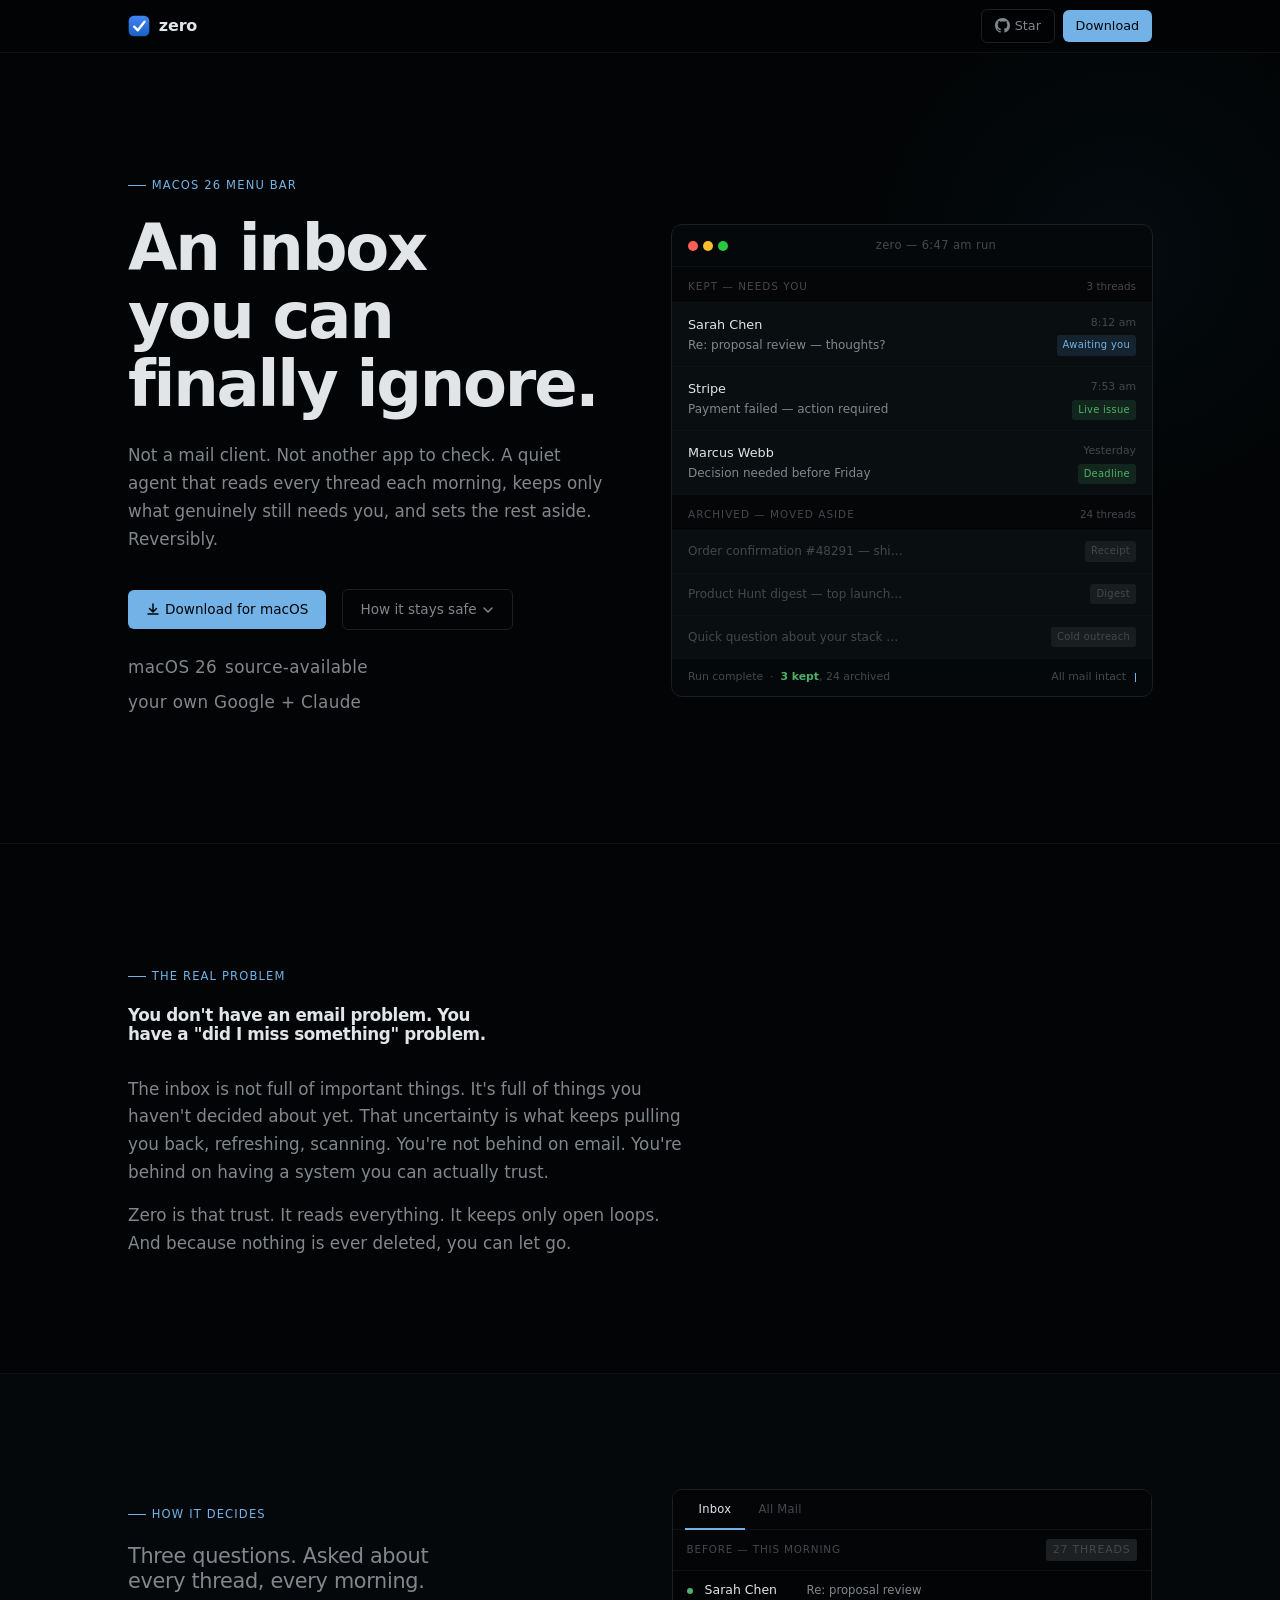
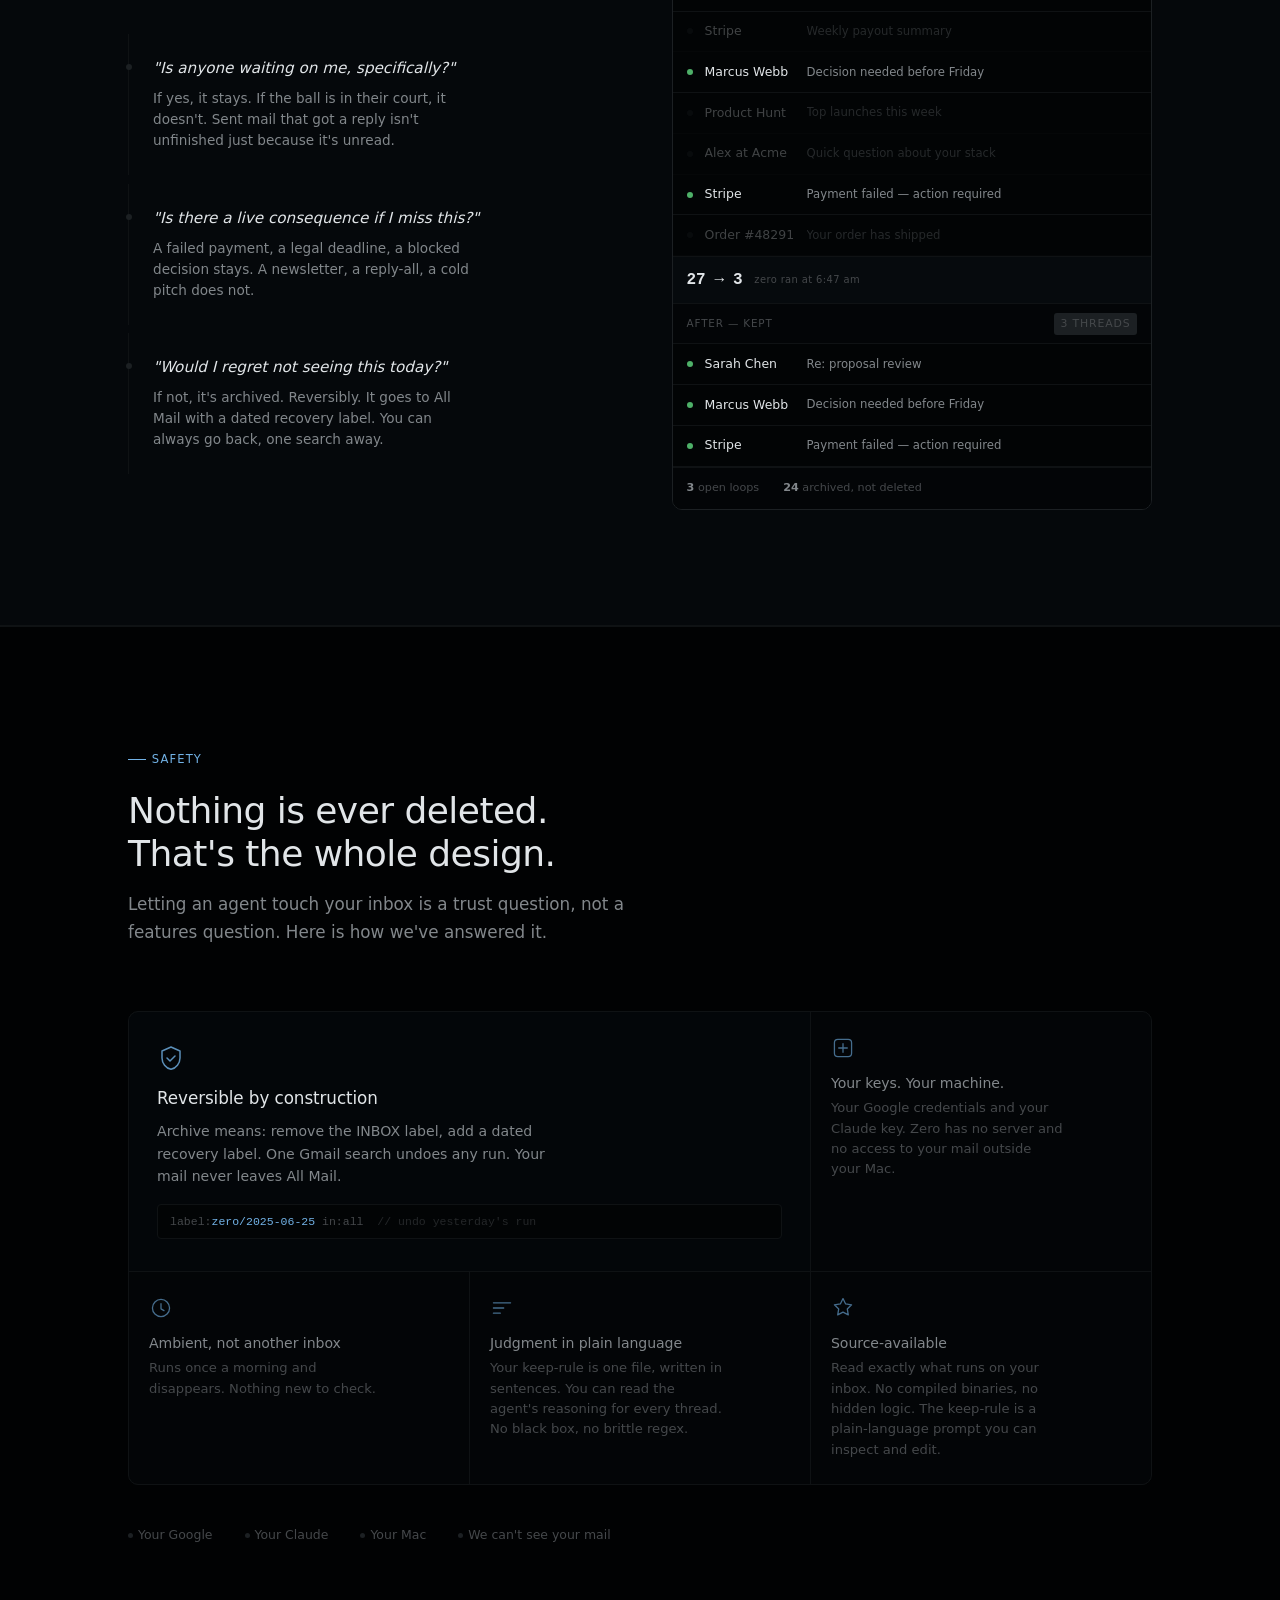
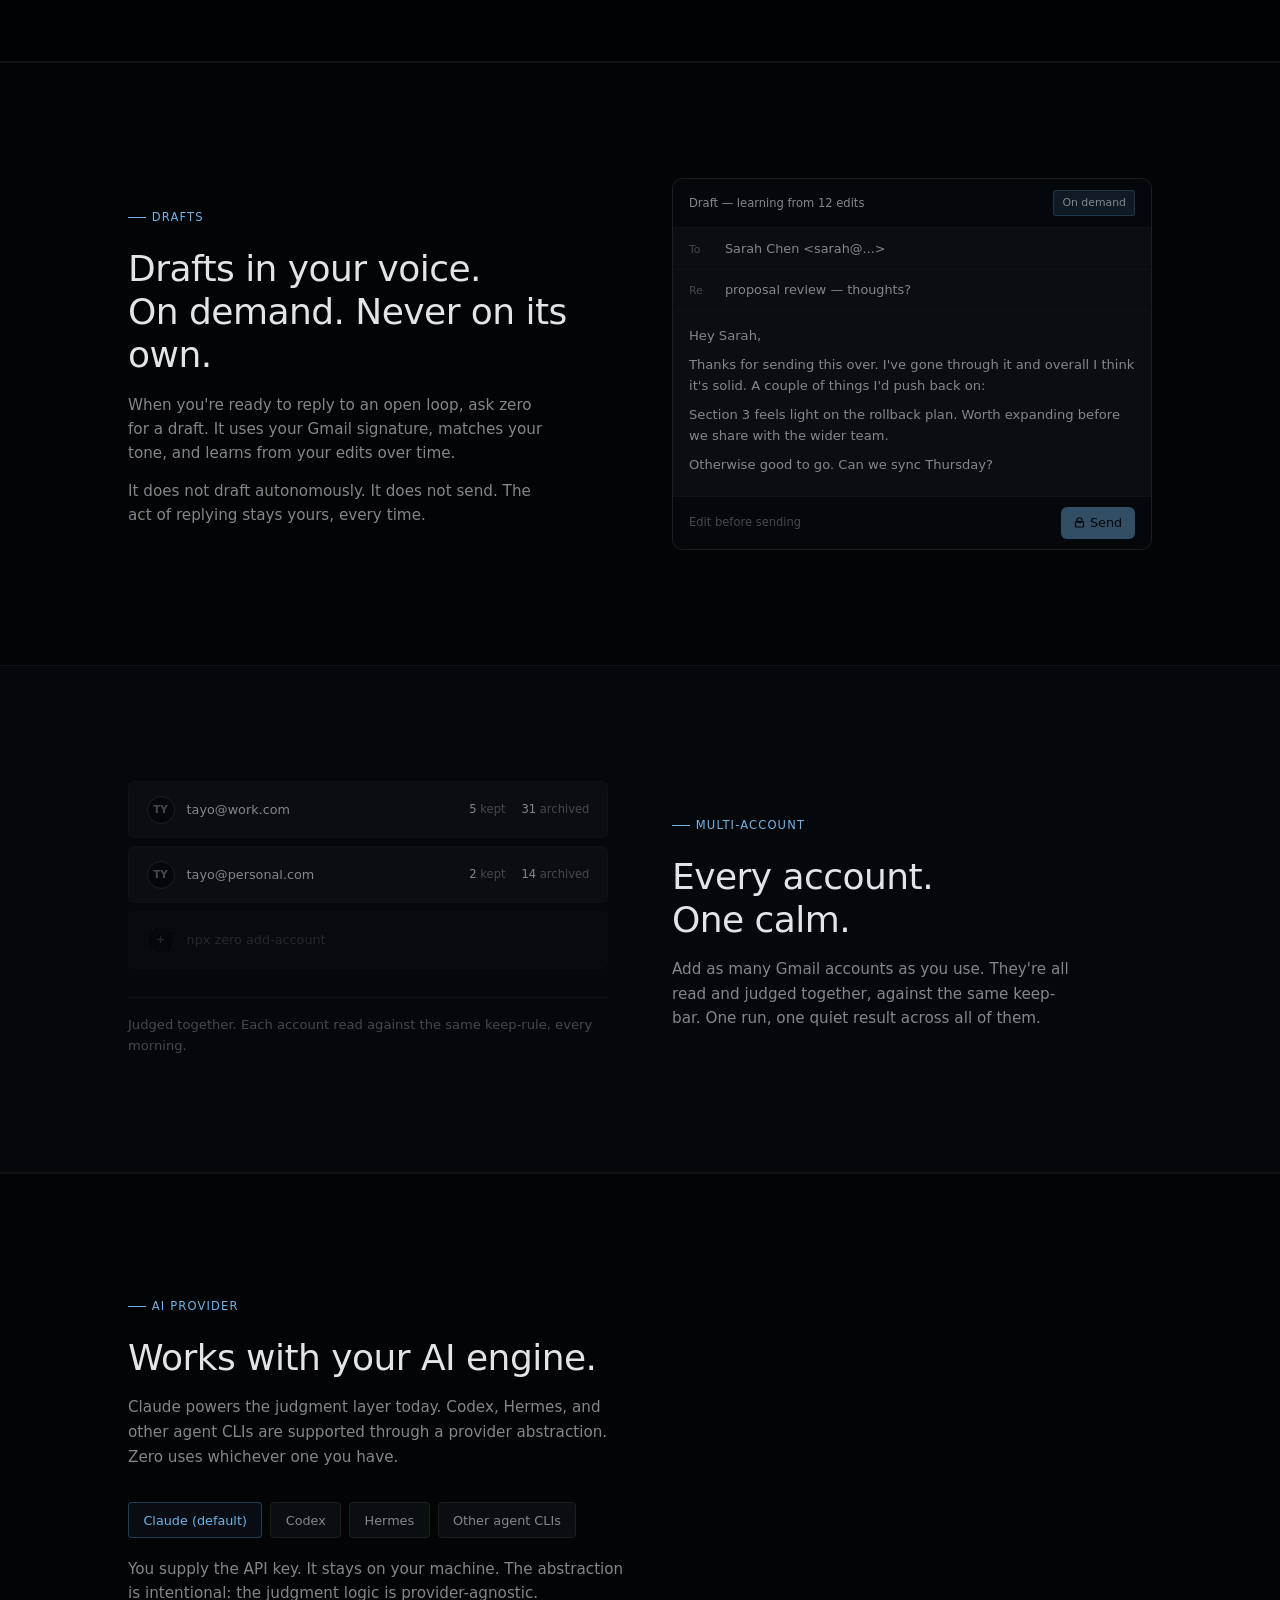
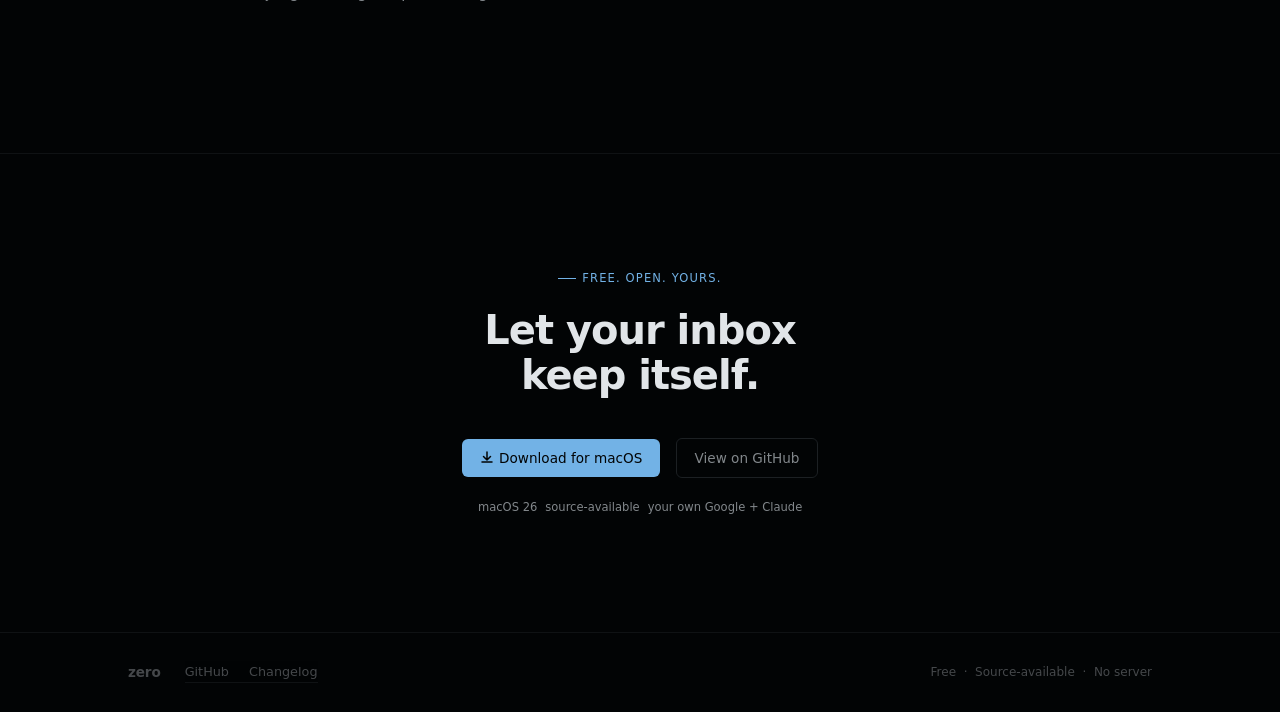
==== landing/index.html @ 578cdd52 "fix(landing): fold source-available into the trust grid" ====
<!DOCTYPE html>
<html lang="en">
<head>
<meta charset="UTF-8">
<meta name="viewport" content="width=device-width, initial-scale=1.0">
<title>zero - an inbox you can finally ignore</title>
<meta name="description" content="A quiet macOS menu-bar app that reads every Gmail thread, keeps only what still needs you, and archives the rest reversibly. Nothing is ever deleted. Runs locally on your own Google and Claude keys.">
<link rel="canonical" href="https://zero.headless.com/">
<meta name="theme-color" content="#0b0d0f">
<meta name="color-scheme" content="dark">
<meta property="og:type" content="website">
<meta property="og:site_name" content="zero">
<meta property="og:title" content="zero - an inbox you can finally ignore">
<meta property="og:description" content="Keep your inbox at only what still needs you, across every account. Reads every thread, archives the rest reversibly, never deletes. Private by design.">
<meta property="og:url" content="https://zero.headless.com/">
<meta property="og:image" content="https://zero.headless.com/og.png">
<meta property="og:image:width" content="1200">
<meta property="og:image:height" content="630">
<meta property="og:image:alt" content="zero - an inbox you can finally ignore">
<meta name="twitter:card" content="summary_large_image">
<meta name="twitter:title" content="zero - an inbox you can finally ignore">
<meta name="twitter:description" content="Keep your inbox at only what still needs you. A quiet macOS menu-bar app, private by design: runs on your own Google and Claude keys.">
<meta name="twitter:image" content="https://zero.headless.com/og.png">
<link rel="icon" href="data:image/svg+xml,%3Csvg xmlns='http://www.w3.org/2000/svg' viewBox='0 0 64 64'%3E%3Crect x='2' y='2' width='60' height='60' rx='15' fill='%234285F4'/%3E%3Cpath d='M18 34L28.5 44.5L48 19.5' fill='none' stroke='%23ffffff' stroke-width='7' stroke-linecap='round' stroke-linejoin='round'/%3E%3C/svg%3E">
<style>
/* ─── tokens ──────────────────────────────────────────────────────── */
:root {
  --bg:             oklch(10% 0.008 240);
  --bg-alt:         oklch(13% 0.010 242);
  --surface:        oklch(16% 0.010 240);
  --surface-hi:     oklch(19% 0.011 240);
  --border:         oklch(24% 0.009 240);
  --border-dim:     oklch(18% 0.007 240);
  --text:           oklch(92% 0.006 240);
  --text-sub:       oklch(62% 0.008 240);
  --text-muted:     oklch(40% 0.006 240);
  --accent:         oklch(74% 0.10 244);
  --accent-glow:    oklch(60% 0.09 244);
  --green:          oklch(68% 0.14 150);
  --amber:          oklch(74% 0.14 60);
  --red-dim:        oklch(55% 0.10 20);
  --radius:         6px;
  --radius-lg:      10px;
  --max:            1120px;
}

/* ─── reset ───────────────────────────────────────────────────────── */
*, *::before, *::after { box-sizing: border-box; margin: 0; padding: 0; }
html { font-size: 16px; scroll-behavior: smooth; }
body {
  background: var(--bg);
  color: var(--text);
  font-family: -apple-system, BlinkMacSystemFont, "Segoe UI", system-ui, sans-serif;
  font-size: 1rem;
  line-height: 1.65;
  -webkit-font-smoothing: antialiased;
  overflow-x: hidden;
}
img, svg { max-width: 100%; display: block; }
a { color: var(--accent); text-decoration: none; }
a:hover { text-decoration: underline; }
a:focus-visible { outline: 2px solid var(--accent); outline-offset: 3px; border-radius: 2px; }

/* ─── type scale ──────────────────────────────────────────────────── */
.display {
  font-family: -apple-system, BlinkMacSystemFont, "SF Pro Display", "Segoe UI", system-ui, sans-serif;
  font-weight: 600;
  font-size: clamp(2.4rem, 5.5vw, 4rem);
  line-height: 1.06;
  letter-spacing: -0.035em;
  text-wrap: balance;
  color: var(--text);
}
.display-sm {
  font-family: -apple-system, BlinkMacSystemFont, "SF Pro Display", "Segoe UI", system-ui, sans-serif;
  font-weight: 600;
  font-size: clamp(1.75rem, 3.5vw, 2.5rem);
  line-height: 1.12;
  letter-spacing: -0.025em;
  text-wrap: balance;
}
h2 {
  font-size: clamp(1.6rem, 3vw, 2.25rem);
  font-weight: 500;
  line-height: 1.2;
  text-wrap: balance;
  letter-spacing: -0.015em;
  color: var(--text);
}
h3 {
  font-size: 1.05rem;
  font-weight: 500;
  line-height: 1.3;
  letter-spacing: -0.005em;
}
.label {
  font-size: 0.72rem;
  font-weight: 500;
  letter-spacing: 0.10em;
  text-transform: uppercase;
  color: var(--text-muted);
}
.eyebrow {
  display: inline-flex;
  align-items: center;
  gap: 0.5em;
  font-size: 0.72rem;
  font-weight: 500;
  letter-spacing: 0.10em;
  text-transform: uppercase;
  color: var(--accent);
  margin-bottom: 1.25rem;
}
.eyebrow::before {
  content: '';
  display: inline-block;
  width: 18px;
  height: 1px;
  background: var(--accent);
}
code, .mono {
  font-family: ui-monospace, "SF Mono", Menlo, Consolas, monospace;
  font-size: 0.85em;
}

/* ─── layout primitives ───────────────────────────────────────────── */
.container {
  width: 100%;
  max-width: var(--max);
  margin: 0 auto;
  padding: 0 clamp(1.25rem, 4vw, 3rem);
}
section { padding: clamp(5rem, 9vw, 7.5rem) 0; }
.divider {
  width: 100%;
  height: 1px;
  background: var(--border-dim);
}

/* ─── animations ──────────────────────────────────────────────────── */
@keyframes fadeUp {
  from { opacity: 0; transform: translateY(18px); }
  to   { opacity: 1; transform: translateY(0); }
}
@keyframes blink {
  0%, 100% { opacity: 1; }
  50% { opacity: 0; }
}
.reveal { opacity: 1; }
.js-active .reveal {
  opacity: 0;
  transform: translate3d(0, 12px, 0);
  transition: opacity 0.8s cubic-bezier(0.22, 1, 0.36, 1),
              transform 0.8s cubic-bezier(0.22, 1, 0.36, 1);
  will-change: opacity, transform;
}
.js-active .reveal.visible {
  opacity: 1;
  transform: translate3d(0, 0, 0);
}
@media (prefers-reduced-motion: reduce) {
  .reveal, * { animation: none !important; transition: none !important; }
  .reveal { opacity: 1 !important; transform: none !important; }
}

/* ─── nav ─────────────────────────────────────────────────────────── */
nav {
  position: sticky;
  top: 0;
  z-index: 100;
  background: oklch(10% 0.008 240 / 0.85);
  backdrop-filter: blur(12px);
  -webkit-backdrop-filter: blur(12px);
  border-bottom: 1px solid var(--border-dim);
}
.nav-inner {
  display: flex;
  align-items: center;
  justify-content: space-between;
  gap: 1.5rem;
  height: 52px;
}
.wordmark {
  display: flex;
  align-items: center;
  gap: 0.55rem;
  font-size: 1rem;
  font-weight: 600;
  color: var(--text);
  letter-spacing: -0.01em;
  text-decoration: none;
}
.wordmark:hover { text-decoration: none; }
.wordmark-glyph {
  width: 22px;
  height: 22px;
  display: flex;
  align-items: center;
  justify-content: center;
}
.nav-links {
  display: flex;
  align-items: center;
  gap: 0.5rem;
}
.btn {
  display: inline-flex;
  align-items: center;
  gap: 0.4em;
  padding: 0.5rem 1.1rem;
  border-radius: var(--radius);
  font-size: 0.85rem;
  font-weight: 500;
  cursor: pointer;
  transition: background 0.15s, color 0.15s, border-color 0.15s;
  white-space: nowrap;
  text-decoration: none;
}
.btn:hover { text-decoration: none; }
.btn-primary {
  background: var(--accent);
  color: oklch(10% 0.008 240);
  border: none;
}
.btn-primary:hover { background: oklch(72% 0.09 244); }
.btn-ghost {
  background: transparent;
  color: var(--text-sub);
  border: 1px solid var(--border);
}
.btn-ghost:hover { border-color: var(--border); color: var(--text); background: var(--surface); }
.btn-sm { padding: 0.35rem 0.8rem; font-size: 0.8rem; }
.gh-star { gap: 0.4em; }
.gh-star svg { flex-shrink: 0; }
.gh-star .gh-count {
  font-variant-numeric: tabular-nums;
  font-weight: 600;
  color: var(--text);
  padding-left: 0.5em;
  border-left: 1px solid var(--border);
}

/* ─── hero ────────────────────────────────────────────────────────── */
#hero {
  padding: clamp(5rem, 9vw, 7.5rem) 0 clamp(4rem, 7vw, 6rem);
  position: relative;
  overflow: hidden;
}
#hero::before {
  content: '';
  position: absolute;
  top: -80px;
  right: -120px;
  width: 560px;
  height: 560px;
  background: radial-gradient(ellipse at center, oklch(35% 0.07 244 / 0.12) 0%, transparent 65%);
  pointer-events: none;
}
.hero-grid {
  display: grid;
  grid-template-columns: 1fr 1fr;
  gap: clamp(3rem, 5vw, 5rem);
  align-items: center;
}
@media (max-width: 780px) {
  .hero-grid { grid-template-columns: 1fr; }
  .hero-copy p, .hero-req { max-width: 100%; }
}
.hero-copy { max-width: 540px; }
.hero-copy .display { margin-bottom: 1.5rem; }
.hero-copy p {
  font-size: 1.05rem;
  color: var(--text-sub);
  max-width: 46ch;
  margin-bottom: 2.25rem;
}
.hero-cta-row {
  display: flex;
  align-items: center;
  gap: 1rem;
  flex-wrap: wrap;
  margin-bottom: 1.5rem;
}
.hero-req {
  display: flex;
  flex-wrap: wrap;
  gap: .5rem;
  font-size: 0.72rem;
  color: var(--text-muted);
  letter-spacing: 0.02em;
}
.hero-req span { color: var(--text-sub); }

/* ─── app panel mock ──────────────────────────────────────────────── */
.panel-wrap {
  position: relative;
}
.panel-wrap::after {
  content: '';
  position: absolute;
  inset: -1px;
  border-radius: calc(var(--radius-lg) + 1px);
  border: 1px solid var(--border);
  pointer-events: none;
}
.app-panel {
  background: var(--surface);
  border-radius: var(--radius-lg);
  overflow: hidden;
  font-size: 0.82rem;
}
.panel-titlebar {
  display: flex;
  align-items: center;
  gap: 0.5rem;
  padding: 0.7rem 1rem;
  border-bottom: 1px solid var(--border-dim);
  background: var(--bg-alt);
}
.traffic-lights {
  display: flex;
  gap: 5px;
}
.tl {
  width: 10px;
  height: 10px;
  border-radius: 50%;
  background: var(--border);
}
.tl-r { background: #FF5F57; }
.tl-y { background: #FFBD2E; }
.tl-g { background: #28C840; }
.panel-title {
  font-size: 0.72rem;
  color: var(--text-muted);
  margin: 0 auto;
  letter-spacing: 0.03em;
}
.panel-body { padding: 0; }
.panel-section-header {
  padding: 0.65rem 1rem 0.45rem;
  display: flex;
  justify-content: space-between;
  align-items: center;
  border-bottom: 1px solid var(--border-dim);
  background: oklch(12% 0.009 240);
}
.panel-section-header .label { color: var(--text-muted); font-size: 0.65rem; }
.panel-count {
  font-size: 0.65rem;
  color: var(--text-muted);
  font-variant-numeric: tabular-nums;
}
.thread-row {
  display: grid;
  grid-template-columns: 1fr auto;
  align-items: start;
  gap: 0.5rem;
  padding: 0.65rem 1rem;
  border-bottom: 1px solid var(--border-dim);
  transition: background 0.1s;
}
.thread-row:last-child { border-bottom: none; }
.thread-row:hover { background: var(--surface-hi); }
.thread-from {
  font-weight: 500;
  color: var(--text);
  font-size: 0.8rem;
  white-space: nowrap;
  overflow: hidden;
  text-overflow: ellipsis;
  max-width: 160px;
}
.thread-subject {
  font-size: 0.75rem;
  color: var(--text-sub);
  white-space: nowrap;
  overflow: hidden;
  text-overflow: ellipsis;
  max-width: 220px;
  margin-top: 1px;
}
.thread-meta {
  display: flex;
  flex-direction: column;
  align-items: flex-end;
  gap: 4px;
}
.thread-time {
  font-size: 0.68rem;
  color: var(--text-muted);
  font-variant-numeric: tabular-nums;
  white-space: nowrap;
}
.tag {
  display: inline-flex;
  align-items: center;
  padding: 2px 6px;
  border-radius: 3px;
  font-size: 0.62rem;
  font-weight: 500;
  letter-spacing: 0.03em;
  white-space: nowrap;
}
.tag-keep  { background: oklch(68% 0.14 150 / 0.15); color: var(--green); }
.tag-arch  { background: oklch(40% 0.006 240 / 0.25); color: var(--text-muted); }
.tag-reply { background: oklch(60% 0.09 244 / 0.18); color: var(--accent); }
.panel-footer {
  padding: 0.6rem 1rem;
  background: var(--bg-alt);
  border-top: 1px solid var(--border-dim);
  display: flex;
  align-items: center;
  justify-content: space-between;
}
.panel-footer-text {
  font-size: 0.68rem;
  color: var(--text-muted);
}
.panel-footer-text strong { color: var(--green); }
.cursor {
  display: inline-block;
  width: 1px;
  height: 0.85em;
  background: var(--accent);
  margin-left: 2px;
  animation: blink 1.1s step-end infinite;
  vertical-align: middle;
}

/* ─── problem section ─────────────────────────────────────────────── */
#problem {
  border-top: 1px solid var(--border-dim);
}
.problem-inner {
  max-width: 640px;
}
.problem-inner .display-sm {
  margin-bottom: 2rem;
  color: var(--text);
}
.problem-inner p {
  color: var(--text-sub);
  font-size: 1.05rem;
  max-width: 52ch;
}
.problem-inner p + p { margin-top: 1rem; }

/* ─── how it works ────────────────────────────────────────────────── */
#howitworks {
  background: var(--bg-alt);
  border-top: 1px solid var(--border-dim);
  border-bottom: 1px solid var(--border-dim);
}
.howitworks-grid {
  display: grid;
  grid-template-columns: 1fr 1fr;
  gap: clamp(3rem, 5vw, 5rem);
  align-items: start;
}
@media (max-width: 780px) {
  .howitworks-grid { grid-template-columns: 1fr; }
}
.questions-col { padding-top: 0.5rem; }
.questions-col h2 {
  font-size: clamp(1.1rem, 1.8vw, 1.3rem);
  margin-bottom: 2.5rem;
  color: var(--text-sub);
  font-weight: 400;
}
.question-item {
  position: relative;
  padding: 1.5rem 0 1.5rem 1.5rem;
  border-left: 1px solid var(--border-dim);
  margin-bottom: 0.5rem;
}
.question-item::before {
  content: '';
  position: absolute;
  left: -3.5px;
  top: 1.85rem;
  width: 6px;
  height: 6px;
  border-radius: 50%;
  background: var(--border);
  transition: background 0.2s;
}
.question-item:hover::before { background: var(--accent); }
.question-q {
  font-size: 0.95rem;
  font-weight: 500;
  color: var(--text);
  margin-bottom: 0.6rem;
  font-family: -apple-system, BlinkMacSystemFont, "SF Pro Display", "Segoe UI", system-ui, sans-serif;
  font-style: italic;
  line-height: 1.35;
}
.question-a {
  font-size: 0.85rem;
  color: var(--text-sub);
  max-width: 38ch;
  line-height: 1.55;
}
.inbox-col { position: sticky; top: 80px; }
.inbox-visual {
  background: var(--bg);
  border-radius: var(--radius-lg);
  border: 1px solid var(--border);
  overflow: hidden;
}
.inbox-tab-row {
  display: flex;
  border-bottom: 1px solid var(--border-dim);
  background: oklch(11% 0.009 240);
  padding: 0 0.75rem;
}
.inbox-tab {
  padding: 0.6rem 0.85rem;
  font-size: 0.72rem;
  font-weight: 500;
  color: var(--text-muted);
  border-bottom: 2px solid transparent;
  margin-bottom: -1px;
  letter-spacing: 0.02em;
}
.inbox-tab.active {
  color: var(--text);
  border-bottom-color: var(--accent);
}
.inbox-before, .inbox-after {
  padding: 0;
}
.inbox-state-label {
  padding: 0.55rem 0.85rem;
  font-size: 0.65rem;
  letter-spacing: 0.08em;
  text-transform: uppercase;
  color: var(--text-muted);
  border-bottom: 1px solid var(--border-dim);
  background: oklch(11% 0.009 240);
  display: flex;
  justify-content: space-between;
  align-items: center;
}
.inbox-row {
  display: flex;
  align-items: center;
  gap: 0.75rem;
  padding: 0.6rem 0.85rem;
  border-bottom: 1px solid var(--border-dim);
  font-size: 0.78rem;
}
.inbox-row:last-child { border-bottom: none; }
.inbox-row.dim { opacity: 0.28; }
.inbox-dot {
  width: 6px;
  height: 6px;
  border-radius: 50%;
  flex-shrink: 0;
}
.inbox-dot-keep  { background: var(--green); }
.inbox-dot-arch  { background: var(--border); }
.inbox-from {
  font-weight: 500;
  color: var(--text);
  min-width: 90px;
  white-space: nowrap;
  overflow: hidden;
  text-overflow: ellipsis;
}
.inbox-subj {
  color: var(--text-sub);
  font-size: 0.73rem;
  white-space: nowrap;
  overflow: hidden;
  text-overflow: ellipsis;
  flex: 1;
}
.inbox-row.arch-row { text-decoration: none; }
.inbox-row.arch-row .inbox-from,
.inbox-row.arch-row .inbox-subj { color: var(--text-muted); }
.inbox-stat-row {
  padding: 0.7rem 0.85rem;
  display: flex;
  gap: 1.5rem;
  border-top: 1px solid var(--border-dim);
  background: oklch(11% 0.009 240);
}
.inbox-stat { font-size: 0.7rem; color: var(--text-muted); }
.inbox-stat strong { color: var(--text-sub); font-variant-numeric: tabular-nums; }
.delta-label {
  font-size: 0.68rem;
  color: var(--text-muted);
  background: oklch(24% 0.009 240);
  padding: 2px 7px;
  border-radius: 3px;
  font-variant-numeric: tabular-nums;
}

/* ─── before/after transform band ───────────────────────────────── */
.transform-band {
  display: flex;
  align-items: center;
  gap: 0.75rem;
  padding: 0.6rem 0.85rem;
  background: oklch(14% 0.010 242);
  border-top: 1px solid var(--border-dim);
  border-bottom: 1px solid var(--border-dim);
}
.transform-delta {
  font-size: 1rem;
  font-weight: 600;
  font-variant-numeric: tabular-nums;
  color: var(--text);
  letter-spacing: -0.02em;
  font-family: ui-monospace, "SF Mono", Menlo, Consolas, monospace;
}
.transform-label {
  font-size: 0.62rem;
  color: var(--text-muted);
  letter-spacing: 0.04em;
}

/* ─── trust section ───────────────────────────────────────────────── */
#trust {
  background: oklch(8% 0.007 240);
  border-top: 1px solid var(--border-dim);
  border-bottom: 1px solid var(--border-dim);
}
.trust-lead {
  max-width: 640px;
  margin-bottom: clamp(3rem, 5vw, 4.5rem);
}
.trust-lead h2 { margin-bottom: 1rem; }
.trust-lead p { color: var(--text-sub); font-size: 1.05rem; max-width: 52ch; }
.trust-grid {
  display: grid;
  grid-template-columns: 1fr 1fr 1fr;
  grid-template-rows: auto auto;
  gap: 1px;
  background: var(--border-dim);
  border: 1px solid var(--border-dim);
  border-radius: var(--radius-lg);
  overflow: hidden;
}
@media (max-width: 780px) {
  .trust-grid { grid-template-columns: 1fr; }
  .trust-item, .trust-item-hero { grid-column: 1 / -1 !important; }
}
.trust-item {
  background: oklch(11% 0.009 240);
  padding: 1.5rem 1.25rem;
}
.trust-item-hero {
  background: oklch(12% 0.011 242);
  padding: 2rem 1.75rem;
  grid-column: span 2;
}
.trust-item .trust-icon {
  width: 24px;
  height: 24px;
  margin-bottom: 0.85rem;
  color: var(--accent);
  opacity: 0.6;
}
.trust-item-hero .trust-icon {
  width: 28px;
  height: 28px;
  margin-bottom: 1rem;
  color: var(--accent);
  opacity: 0.8;
}
.trust-item h3 { margin-bottom: 0.4rem; font-size: 0.88rem; color: var(--text-sub); }
.trust-item-hero h3 { margin-bottom: 0.65rem; font-size: 1.05rem; color: var(--text); font-weight: 500; }
.trust-item p { font-size: 0.82rem; color: var(--text-muted); line-height: 1.55; max-width: 28ch; }
.trust-item-hero p { font-size: 0.88rem; color: var(--text-sub); line-height: 1.6; max-width: 44ch; }
.trust-recovery-snippet {
  margin-top: 1rem;
  padding: 0.5rem 0.75rem;
  background: var(--bg);
  border: 1px solid var(--border-dim);
  border-radius: 4px;
  font-family: ui-monospace, "SF Mono", Menlo, Consolas, monospace;
  font-size: 0.72rem;
  color: var(--text-muted);
  line-height: 1.5;
}
.trust-recovery-snippet strong { color: var(--accent); font-weight: 400; }

/* ─── credential row ──────────────────────────────────────────────── */
.cred-row {
  margin-top: 2.5rem;
  display: flex;
  align-items: center;
  gap: 2rem;
  flex-wrap: wrap;
}
.cred-pill {
  font-size: 0.78rem;
  color: var(--text-muted);
  display: flex;
  align-items: center;
  gap: 0.4em;
}
.cred-pill .dot { width: 5px; height: 5px; border-radius: 50%; background: var(--border); flex-shrink: 0; }

/* ─── reply section ───────────────────────────────────────────────── */
#reply {
  border-top: 1px solid var(--border-dim);
}
.reply-grid {
  display: grid;
  grid-template-columns: 1fr 1fr;
  gap: clamp(3rem, 5vw, 5rem);
  align-items: center;
}
@media (max-width: 780px) {
  .reply-grid { grid-template-columns: 1fr; }
  .reply-visual { order: -1; }
}
.reply-copy h2 { margin-bottom: 1rem; }
.reply-copy p { color: var(--text-sub); font-size: 0.95rem; max-width: 44ch; line-height: 1.6; }
.reply-copy p + p { margin-top: 0.85rem; }
.draft-panel {
  background: var(--surface);
  border: 1px solid var(--border);
  border-radius: var(--radius-lg);
  overflow: hidden;
  font-size: 0.82rem;
}
.draft-header {
  padding: 0.7rem 1rem;
  border-bottom: 1px solid var(--border-dim);
  background: var(--bg-alt);
  font-size: 0.72rem;
  color: var(--text-muted);
  display: flex;
  justify-content: space-between;
  align-items: center;
}
.draft-header span { color: var(--text-sub); }
.draft-field {
  padding: 0.6rem 1rem;
  border-bottom: 1px solid var(--border-dim);
  display: flex;
  gap: 0.5rem;
  align-items: baseline;
}
.draft-field-label { font-size: 0.68rem; color: var(--text-muted); width: 28px; flex-shrink: 0; }
.draft-field-value { font-size: 0.8rem; color: var(--text-sub); }
.draft-body {
  padding: 0.85rem 1rem;
  font-size: 0.82rem;
  color: var(--text-sub);
  line-height: 1.6;
  min-height: 100px;
}
.draft-body p { margin-bottom: 0.5rem; }
.draft-footer {
  padding: 0.6rem 1rem;
  border-top: 1px solid var(--border-dim);
  background: var(--bg-alt);
  display: flex;
  align-items: center;
  justify-content: space-between;
}
.draft-demand-chip {
  font-size: 0.68rem;
  background: oklch(60% 0.09 244 / 0.15);
  color: var(--accent);
  padding: 3px 8px;
  border-radius: 3px;
  border: 1px solid oklch(60% 0.09 244 / 0.25);
}
.draft-send-held {
  cursor: default;
  opacity: 0.75;
  background: oklch(74% 0.10 244 / 0.55);
  position: relative;
}

/* ─── multi-account section ───────────────────────────────────────── */
#multiaccount {
  border-top: 1px solid var(--border-dim);
  background: var(--bg-alt);
  border-bottom: 1px solid var(--border-dim);
}
.multi-grid {
  display: grid;
  grid-template-columns: 1fr 1fr;
  gap: clamp(3rem, 5vw, 5rem);
  align-items: center;
}
@media (max-width: 780px) {
  .multi-grid { grid-template-columns: 1fr; }
}
.multi-copy h2 { margin-bottom: 1rem; }
.multi-copy p { color: var(--text-sub); font-size: 0.95rem; max-width: 42ch; line-height: 1.6; }
.account-list {
  display: flex;
  flex-direction: column;
  gap: 0.5rem;
}
.account-card {
  background: var(--surface);
  border: 1px solid var(--border-dim);
  border-radius: var(--radius);
  padding: 0.85rem 1.1rem;
  display: flex;
  align-items: center;
  justify-content: space-between;
  gap: 1rem;
}
.account-info { display: flex; align-items: center; gap: 0.75rem; }
.account-avatar {
  width: 28px;
  height: 28px;
  border-radius: 50%;
  background: var(--bg-alt);
  border: 1px solid var(--border);
  display: flex;
  align-items: center;
  justify-content: center;
  font-size: 0.65rem;
  font-weight: 600;
  color: var(--text-muted);
  flex-shrink: 0;
}
.account-email { font-size: 0.8rem; color: var(--text-sub); }
.account-stats { display: flex; gap: 1rem; }
.acct-stat { font-size: 0.72rem; color: var(--text-muted); font-variant-numeric: tabular-nums; }
.acct-stat .num { color: var(--text-sub); }
.multi-note {
  margin-top: 1.25rem;
  font-size: 0.82rem;
  color: var(--text-muted);
  padding-top: 1rem;
  border-top: 1px solid var(--border-dim);
}

/* ─── AI engine section ───────────────────────────────────────────── */
#aiengine {
  border-top: 1px solid var(--border-dim);
}
.aiengine-inner {
  max-width: 680px;
}
.aiengine-inner h2 { margin-bottom: 1rem; }
.aiengine-inner > p { color: var(--text-sub); font-size: 0.95rem; max-width: 52ch; margin-bottom: 2rem; }
.engine-chips {
  display: flex;
  flex-wrap: wrap;
  gap: 0.5rem;
}
.engine-chip {
  padding: 0.4rem 0.9rem;
  border-radius: 4px;
  font-size: 0.8rem;
  font-weight: 500;
  border: 1px solid var(--border);
  color: var(--text-sub);
  background: var(--surface);
}
.engine-chip.active {
  border-color: oklch(60% 0.09 244 / 0.4);
  color: var(--accent);
  background: oklch(60% 0.09 244 / 0.08);
}
.engine-note {
  margin-top: 1.25rem;
  font-size: 0.82rem;
  color: var(--text-muted);
  max-width: 48ch;
  line-height: 1.55;
}

/* ─── final CTA ───────────────────────────────────────────────────── */
#cta {
  border-top: 1px solid var(--border-dim);
  text-align: center;
}
.cta-inner {
  max-width: 560px;
  margin: 0 auto;
  display: flex;
  flex-direction: column;
  align-items: center;
  gap: 0;
}
.cta-inner .display-sm { margin-bottom: 2.5rem; }
.cta-actions {
  display: flex;
  align-items: center;
  gap: 1rem;
  flex-wrap: wrap;
  justify-content: center;
  margin-bottom: 1.25rem;
}
.cta-req {
  display: flex;
  flex-wrap: wrap;
  gap: .5rem;
  font-size: 0.72rem;
  color: var(--text-muted);
  justify-content: center;
}
.cta-req span { color: var(--text-sub); }

/* ─── footer ──────────────────────────────────────────────────────── */
footer {
  border-top: 1px solid var(--border-dim);
  padding: 1.75rem 0;
}
.footer-inner {
  display: flex;
  align-items: center;
  justify-content: space-between;
  flex-wrap: wrap;
  gap: 1rem;
}
.footer-left {
  display: flex;
  align-items: center;
  gap: 1.5rem;
}
.footer-wordmark {
  font-size: 0.85rem;
  font-weight: 600;
  color: var(--text-muted);
  letter-spacing: -0.01em;
}
.footer-links {
  display: flex;
  gap: 1.25rem;
}
.footer-links a {
  font-size: 0.8rem;
  color: var(--text-muted);
}
.footer-links a:hover { color: var(--text-sub); }
.footer-right {
  font-size: 0.75rem;
  color: var(--text-muted);
}

/* ─── no-JS fallback ─────────────────────────────────────────────── */
@media (scripting: none) {
  .reveal { opacity: 1 !important; animation: none !important; }
}
</style>
<script>document.documentElement.classList.add('js-active');</script>
</head>
<body>

<!-- ═══ NAV ═══════════════════════════════════════════════════════════ -->
<nav>
  <div class="container">
    <div class="nav-inner">
      <a href="#" class="wordmark">
        <span class="wordmark-glyph" aria-hidden="true">
          <svg width="22" height="22" viewBox="0 0 64 64" aria-hidden="true">
            <defs><linearGradient id="zmark" x1="0" y1="0" x2="0" y2="1">
              <stop offset="0" stop-color="#4285F4"/><stop offset="1" stop-color="#1761C2"/>
            </linearGradient></defs>
            <rect x="2" y="2" width="60" height="60" rx="15" fill="url(#zmark)"/>
            <path d="M18 34L28.5 44.5L48 19.5" fill="none" stroke="#ffffff" stroke-width="7" stroke-linecap="round" stroke-linejoin="round"/>
          </svg>
        </span>
        zero
      </a>
      <div class="nav-links">
        <a href="https://github.com/drewling/zero" target="_blank" rel="noopener" class="btn btn-ghost btn-sm gh-star" aria-label="Star zero on GitHub">
          <svg width="15" height="15" viewBox="0 0 16 16" fill="currentColor" aria-hidden="true"><path d="M8 0C3.58 0 0 3.58 0 8c0 3.54 2.29 6.53 5.47 7.59.4.07.55-.17.55-.38 0-.19-.01-.82-.01-1.49-2.01.37-2.53-.49-2.69-.94-.09-.23-.48-.94-.82-1.13-.28-.15-.68-.52-.01-.53.63-.01 1.08.58 1.23.82.72 1.21 1.87.87 2.33.66.07-.52.28-.87.51-1.07-1.78-.2-3.64-.89-3.64-3.95 0-.87.31-1.59.82-2.15-.08-.2-.36-1.02.08-2.12 0 0 .67-.21 2.2.82.64-.18 1.32-.27 2-.27.68 0 1.36.09 2 .27 1.53-1.04 2.2-.82 2.2-.82.44 1.1.16 1.92.08 2.12.51.56.82 1.27.82 2.15 0 3.07-1.87 3.75-3.65 3.95.29.25.54.73.54 1.48 0 1.07-.01 1.93-.01 2.2 0 .21.15.46.55.38A8.01 8.01 0 0016 8c0-4.42-3.58-8-8-8z"/></svg>
          <span>Star</span>
          <span class="gh-count" id="ghStars" hidden></span>
        </a>
        <a href="#cta" class="btn btn-primary btn-sm">Download</a>
      </div>
    </div>
  </div>
</nav>

<!-- ═══ HERO ════════════════════════════════════════════════════════════ -->
<section id="hero">
  <div class="container">
    <div class="hero-grid">
      <div class="hero-copy reveal" style="transition-delay:0.05s">
        <div class="eyebrow">macOS 26 menu bar</div>
        <h1 class="display">An inbox you can finally ignore.</h1>
        <p>Not a mail client. Not another app to check. A quiet agent that reads every thread each morning, keeps only what genuinely still needs you, and sets the rest aside. Reversibly.</p>
        <div class="hero-cta-row">
          <a href="https://github.com/drewling/zero/releases/latest" class="btn btn-primary">
            <svg width="14" height="14" viewBox="0 0 14 14" fill="none" aria-hidden="true"><path d="M7 1v8M3.5 5.5 7 9l3.5-3.5M2 11h10" stroke="currentColor" stroke-width="1.5" stroke-linecap="round" stroke-linejoin="round"/></svg>
            Download for macOS
          </a>
          <a href="#trust" class="btn btn-ghost">How it stays safe <svg width="12" height="12" viewBox="0 0 12 12" fill="none" aria-hidden="true" style="flex-shrink:0"><path d="M2 4l4 4 4-4" stroke="currentColor" stroke-width="1.5" stroke-linecap="round" stroke-linejoin="round"/></svg></a>
        </div>
        <p class="hero-req"><span>macOS 26</span><span>source-available</span><span>your own Google + Claude</span></p>
      </div>

      <div class="panel-wrap reveal" style="transition-delay:0.18s">
        <div class="app-panel">
          <div class="panel-titlebar">
            <div class="traffic-lights" aria-hidden="true">
              <div class="tl tl-r"></div>
              <div class="tl tl-y"></div>
              <div class="tl tl-g"></div>
            </div>
            <div class="panel-title">zero &mdash; 6:47 am run</div>
          </div>
          <div class="panel-body">
            <div class="panel-section-header">
              <span class="label">Kept &mdash; needs you</span>
              <span class="panel-count">3 threads</span>
            </div>
            <div class="thread-row">
              <div>
                <div class="thread-from">Sarah Chen</div>
                <div class="thread-subject">Re: proposal review &mdash; thoughts?</div>
              </div>
              <div class="thread-meta">
                <span class="thread-time">8:12 am</span>
                <span class="tag tag-reply">Awaiting you</span>
              </div>
            </div>
            <div class="thread-row">
              <div>
                <div class="thread-from">Stripe</div>
                <div class="thread-subject">Payment failed &mdash; action required</div>
              </div>
              <div class="thread-meta">
                <span class="thread-time">7:53 am</span>
                <span class="tag tag-keep">Live issue</span>
              </div>
            </div>
            <div class="thread-row">
              <div>
                <div class="thread-from">Marcus Webb</div>
                <div class="thread-subject">Decision needed before Friday</div>
              </div>
              <div class="thread-meta">
                <span class="thread-time">Yesterday</span>
                <span class="tag tag-keep">Deadline</span>
              </div>
            </div>
            <div class="panel-section-header" style="margin-top:0">
              <span class="label">Archived &mdash; moved aside</span>
              <span class="panel-count">24 threads</span>
            </div>
            <div class="thread-row">
              <div>
                <div class="thread-subject" style="color:var(--text-muted)">Order confirmation #48291 &mdash; shipped</div>
              </div>
              <div class="thread-meta">
                <span class="tag tag-arch">Receipt</span>
              </div>
            </div>
            <div class="thread-row">
              <div>
                <div class="thread-subject" style="color:var(--text-muted)">Product Hunt digest &mdash; top launches this week</div>
              </div>
              <div class="thread-meta">
                <span class="tag tag-arch">Digest</span>
              </div>
            </div>
            <div class="thread-row">
              <div>
                <div class="thread-subject" style="color:var(--text-muted)">Quick question about your stack &mdash; Alex at Acme</div>
              </div>
              <div class="thread-meta">
                <span class="tag tag-arch">Cold outreach</span>
              </div>
            </div>
          </div>
          <div class="panel-footer">
            <span class="panel-footer-text">Run complete &nbsp;&middot;&nbsp; <strong>3 kept</strong>, 24 archived</span>
            <span class="panel-footer-text">All mail intact &nbsp;<span class="cursor" aria-hidden="true"></span></span>
          </div>
        </div>
      </div>
    </div>
  </div>
</section>

<!-- ═══ PROBLEM ═════════════════════════════════════════════════════════ -->
<section id="problem">
  <div class="container">
    <div class="problem-inner reveal">
      <div class="eyebrow">The real problem</div>
      <p class="display-sm">You don't have an email problem. You have a "did I miss something" problem.</p>
      <p>The inbox is not full of important things. It's full of things you haven't decided about yet. That uncertainty is what keeps pulling you back, refreshing, scanning. You're not behind on email. You're behind on having a system you can actually trust.</p>
      <p>Zero is that trust. It reads everything. It keeps only open loops. And because nothing is ever deleted, you can let go.</p>
    </div>
  </div>
</section>

<!-- ═══ HOW IT WORKS ════════════════════════════════════════════════════ -->
<section id="howitworks">
  <div class="container">
    <div class="howitworks-grid">
      <div class="questions-col">
        <div class="eyebrow reveal">How it decides</div>
        <h2 class="reveal questions-col-h2">Three questions. Asked about every thread, every morning.</h2>

        <div class="question-item reveal" style="transition-delay:0.05s">
          <div class="question-q">"Is anyone waiting on me, specifically?"</div>
          <div class="question-a">If yes, it stays. If the ball is in their court, it doesn't. Sent mail that got a reply isn't unfinished just because it's unread.</div>
        </div>
        <div class="question-item reveal" style="transition-delay:0.10s">
          <div class="question-q">"Is there a live consequence if I miss this?"</div>
          <div class="question-a">A failed payment, a legal deadline, a blocked decision stays. A newsletter, a reply-all, a cold pitch does not.</div>
        </div>
        <div class="question-item reveal" style="transition-delay:0.15s">
          <div class="question-q">"Would I regret not seeing this today?"</div>
          <div class="question-a">If not, it's archived. Reversibly. It goes to All Mail with a dated recovery label. You can always go back, one search away.</div>
        </div>
      </div>

      <div class="inbox-col reveal" style="transition-delay:0.1s">
        <div class="inbox-visual">
          <div class="inbox-tab-row">
            <div class="inbox-tab active">Inbox</div>
            <div class="inbox-tab">All Mail</div>
          </div>

          <div class="inbox-state-label">
            <span>Before &mdash; this morning</span>
            <span class="delta-label">27 threads</span>
          </div>
          <div class="inbox-row">
            <div class="inbox-dot inbox-dot-keep"></div>
            <span class="inbox-from">Sarah Chen</span>
            <span class="inbox-subj">Re: proposal review</span>
          </div>
          <div class="inbox-row dim">
            <div class="inbox-dot inbox-dot-arch"></div>
            <span class="inbox-from">Stripe</span>
            <span class="inbox-subj">Weekly payout summary</span>
          </div>
          <div class="inbox-row">
            <div class="inbox-dot inbox-dot-keep"></div>
            <span class="inbox-from">Marcus Webb</span>
            <span class="inbox-subj">Decision needed before Friday</span>
          </div>
          <div class="inbox-row dim">
            <div class="inbox-dot inbox-dot-arch"></div>
            <span class="inbox-from">Product Hunt</span>
            <span class="inbox-subj">Top launches this week</span>
          </div>
          <div class="inbox-row dim">
            <div class="inbox-dot inbox-dot-arch"></div>
            <span class="inbox-from">Alex at Acme</span>
            <span class="inbox-subj">Quick question about your stack</span>
          </div>
          <div class="inbox-row">
            <div class="inbox-dot inbox-dot-keep"></div>
            <span class="inbox-from">Stripe</span>
            <span class="inbox-subj">Payment failed &mdash; action required</span>
          </div>
          <div class="inbox-row dim">
            <div class="inbox-dot inbox-dot-arch"></div>
            <span class="inbox-from">Order #48291</span>
            <span class="inbox-subj">Your order has shipped</span>
          </div>

          <div class="transform-band">
            <span class="transform-delta">27 &rarr; 3</span>
            <span class="transform-label">zero ran at 6:47 am</span>
          </div>

          <div class="inbox-state-label">
            <span>After &mdash; kept</span>
            <span class="delta-label">3 threads</span>
          </div>
          <div class="inbox-row">
            <div class="inbox-dot inbox-dot-keep"></div>
            <span class="inbox-from">Sarah Chen</span>
            <span class="inbox-subj">Re: proposal review</span>
          </div>
          <div class="inbox-row">
            <div class="inbox-dot inbox-dot-keep"></div>
            <span class="inbox-from">Marcus Webb</span>
            <span class="inbox-subj">Decision needed before Friday</span>
          </div>
          <div class="inbox-row">
            <div class="inbox-dot inbox-dot-keep"></div>
            <span class="inbox-from">Stripe</span>
            <span class="inbox-subj">Payment failed &mdash; action required</span>
          </div>
          <div class="inbox-stat-row">
            <div class="inbox-stat"><strong>3</strong> open loops</div>
            <div class="inbox-stat"><strong>24</strong> archived, not deleted</div>
          </div>
        </div>
      </div>
    </div>
  </div>
</section>

<!-- ═══ TRUST ════════════════════════════════════════════════════════════ -->
<section id="trust">
  <div class="container">
    <div class="trust-lead reveal">
      <div class="eyebrow">Safety</div>
      <h2>Nothing is ever deleted.<br>That's the whole design.</h2>
      <p>Letting an agent touch your inbox is a trust question, not a features question. Here is how we've answered it.</p>
    </div>

    <div class="trust-grid reveal" style="transition-delay:0.1s">
      <div class="trust-item trust-item-hero">
        <svg class="trust-icon" viewBox="0 0 28 28" fill="none" aria-hidden="true">
          <path d="M14 3L5 7v7c0 5.25 3.85 10.15 9 11.35C19.15 24.15 23 19.25 23 14V7l-9-4z" stroke="currentColor" stroke-width="1.5" stroke-linejoin="round"/>
          <path d="M10 14l3 3 5-5" stroke="currentColor" stroke-width="1.5" stroke-linecap="round" stroke-linejoin="round"/>
        </svg>
        <h3>Reversible by construction</h3>
        <p>Archive means: remove the INBOX label, add a dated recovery label. One Gmail search undoes any run. Your mail never leaves All Mail.</p>
        <div class="trust-recovery-snippet">label:<strong>zero/2025-06-25</strong> in:all&nbsp;&nbsp;<span style="opacity:0.5">// undo yesterday's run</span></div>
      </div>
      <div class="trust-item">
        <svg class="trust-icon" viewBox="0 0 28 28" fill="none" aria-hidden="true">
          <rect x="4" y="4" width="20" height="20" rx="4" stroke="currentColor" stroke-width="1.5"/>
          <path d="M9 14h10M14 9v10" stroke="currentColor" stroke-width="1.5" stroke-linecap="round"/>
        </svg>
        <h3>Your keys. Your machine.</h3>
        <p>Your Google credentials and your Claude key. Zero has no server and no access to your mail outside your Mac.</p>
      </div>
      <div class="trust-item">
        <svg class="trust-icon" viewBox="0 0 28 28" fill="none" aria-hidden="true">
          <circle cx="14" cy="14" r="10" stroke="currentColor" stroke-width="1.5"/>
          <path d="M14 9v6l3.5 2" stroke="currentColor" stroke-width="1.5" stroke-linecap="round" stroke-linejoin="round"/>
        </svg>
        <h3>Ambient, not another inbox</h3>
        <p>Runs once a morning and disappears. Nothing new to check.</p>
      </div>
      <div class="trust-item">
        <svg class="trust-icon" viewBox="0 0 28 28" fill="none" aria-hidden="true">
          <path d="M4 8h20M4 14h12M4 20h8" stroke="currentColor" stroke-width="1.5" stroke-linecap="round"/>
        </svg>
        <h3>Judgment in plain language</h3>
        <p>Your keep-rule is one file, written in sentences. You can read the agent's reasoning for every thread. No black box, no brittle regex.</p>
      </div>
      <div class="trust-item">
        <svg class="trust-icon" viewBox="0 0 28 28" fill="none" aria-hidden="true">
          <path d="M14 3l3.09 6.26L24 10.27l-5 4.87 1.18 6.88L14 18.77l-6.18 3.25L9 15.14l-5-4.87 6.91-1.01L14 3z" stroke="currentColor" stroke-width="1.5" stroke-linejoin="round"/>
        </svg>
        <h3>Source-available</h3>
        <p>Read exactly what runs on your inbox. No compiled binaries, no hidden logic. The keep-rule is a plain-language prompt you can inspect and edit.</p>
      </div>
    </div>

    <div class="cred-row reveal" style="transition-delay:0.2s">
      <span class="cred-pill"><span class="dot"></span>Your Google</span>
      <span class="cred-pill"><span class="dot"></span>Your Claude</span>
      <span class="cred-pill"><span class="dot"></span>Your Mac</span>
      <span class="cred-pill"><span class="dot"></span>We can't see your mail</span>
    </div>
  </div>
</section>

<!-- ═══ REPLY ════════════════════════════════════════════════════════════ -->
<section id="reply">
  <div class="container">
    <div class="reply-grid">
      <div class="reply-copy reveal">
        <div class="eyebrow">Drafts</div>
        <h2>Drafts in your voice.<br>On demand. Never on its own.</h2>
        <p>When you're ready to reply to an open loop, ask zero for a draft. It uses your Gmail signature, matches your tone, and learns from your edits over time.</p>
        <p>It does not draft autonomously. It does not send. The act of replying stays yours, every time.</p>
      </div>
      <div class="reply-visual reveal" style="transition-delay:0.1s">
        <div class="draft-panel">
          <div class="draft-header">
            <span>Draft &mdash; learning from 12 edits</span>
            <span class="draft-demand-chip">On demand</span>
          </div>
          <div class="draft-field">
            <span class="draft-field-label">To</span>
            <span class="draft-field-value">Sarah Chen &lt;sarah@...&gt;</span>
          </div>
          <div class="draft-field">
            <span class="draft-field-label">Re</span>
            <span class="draft-field-value">proposal review &mdash; thoughts?</span>
          </div>
          <div class="draft-body">
            <p>Hey Sarah,</p>
            <p>Thanks for sending this over. I've gone through it and overall I think it's solid. A couple of things I'd push back on:</p>
            <p>Section 3 feels light on the rollback plan. Worth expanding before we share with the wider team.</p>
            <p>Otherwise good to go. Can we sync Thursday?</p>
          </div>
          <div class="draft-footer">
            <span style="font-size:0.72rem;color:var(--text-muted)">Edit before sending</span>
            <span class="btn btn-primary btn-sm draft-send-held" aria-label="Ready to send after your review">
              <svg width="11" height="11" viewBox="0 0 11 11" fill="none" aria-hidden="true"><rect x="3" y="1" width="5" height="4.5" rx="1.5" stroke="currentColor" stroke-width="1.2"/><rect x="1.5" y="4.5" width="8" height="5.5" rx="1" stroke="currentColor" stroke-width="1.2"/></svg>
              Send
            </span>
          </div>
        </div>
      </div>
    </div>
  </div>
</section>

<!-- ═══ MULTI-ACCOUNT ════════════════════════════════════════════════════ -->
<section id="multiaccount">
  <div class="container">
    <div class="multi-grid">
      <div>
        <div class="account-list reveal">
          <div class="account-card">
            <div class="account-info">
              <div class="account-avatar">TY</div>
              <span class="account-email">tayo@work.com</span>
            </div>
            <div class="account-stats">
              <span class="acct-stat"><span class="num">5</span> kept</span>
              <span class="acct-stat"><span class="num">31</span> archived</span>
            </div>
          </div>
          <div class="account-card">
            <div class="account-info">
              <div class="account-avatar">TY</div>
              <span class="account-email">tayo@personal.com</span>
            </div>
            <div class="account-stats">
              <span class="acct-stat"><span class="num">2</span> kept</span>
              <span class="acct-stat"><span class="num">14</span> archived</span>
            </div>
          </div>
          <div class="account-card" style="border-style:dashed;opacity:0.5">
            <div class="account-info">
              <div class="account-avatar" style="border-style:dashed">+</div>
              <span class="account-email" style="color:var(--text-muted)">npx zero add-account</span>
            </div>
          </div>
          <div class="multi-note">Judged together. Each account read against the same keep-rule, every morning.</div>
        </div>
      </div>
      <div class="multi-copy reveal" style="transition-delay:0.1s">
        <div class="eyebrow">Multi-account</div>
        <h2>Every account.<br>One calm.</h2>
        <p>Add as many Gmail accounts as you use. They're all read and judged together, against the same keep-bar. One run, one quiet result across all of them.</p>
      </div>
    </div>
  </div>
</section>

<!-- ═══ AI ENGINE ════════════════════════════════════════════════════════ -->
<section id="aiengine">
  <div class="container">
    <div class="aiengine-inner reveal">
      <div class="eyebrow">AI provider</div>
      <h2>Works with your AI engine.</h2>
      <p>Claude powers the judgment layer today. Codex, Hermes, and other agent CLIs are supported through a provider abstraction. Zero uses whichever one you have.</p>
      <div class="engine-chips">
        <div class="engine-chip active">Claude (default)</div>
        <div class="engine-chip">Codex</div>
        <div class="engine-chip">Hermes</div>
        <div class="engine-chip">Other agent CLIs</div>
      </div>
      <p class="engine-note">You supply the API key. It stays on your machine. The abstraction is intentional: the judgment logic is provider-agnostic.</p>
    </div>
  </div>
</section>

<!-- ═══ FINAL CTA ════════════════════════════════════════════════════════ -->
<section id="cta">
  <div class="container">
    <div class="cta-inner">
      <div class="eyebrow" style="justify-content:center">Free. Open. Yours.</div>
      <p class="display-sm reveal">Let your inbox keep itself.</p>
      <div class="cta-actions reveal" style="transition-delay:0.05s">
        <a href="https://github.com/drewling/zero/releases/latest" class="btn btn-primary">
          <svg width="14" height="14" viewBox="0 0 14 14" fill="none" aria-hidden="true"><path d="M7 1v8M3.5 5.5 7 9l3.5-3.5M2 11h10" stroke="currentColor" stroke-width="1.5" stroke-linecap="round" stroke-linejoin="round"/></svg>
          Download for macOS
        </a>
        <a href="https://github.com/drewling/zero" class="btn btn-ghost">View on GitHub</a>
      </div>
      <p class="cta-req reveal" style="transition-delay:0.1s"><span>macOS 26</span><span>source-available</span><span>your own Google + Claude</span></p>
    </div>
  </div>
</section>

<!-- ═══ FOOTER ═══════════════════════════════════════════════════════════ -->
<footer>
  <div class="container">
    <div class="footer-inner">
      <div class="footer-left">
        <span class="footer-wordmark">zero</span>
        <nav class="footer-links" aria-label="Footer links">
          <a href="https://github.com/drewling/zero">GitHub</a>
          <a href="https://github.com/drewling/zero/blob/master/CHANGELOG.md">Changelog</a>
        </nav>
      </div>
      <span class="footer-right">Free &nbsp;&middot;&nbsp; Source-available &nbsp;&middot;&nbsp; No server</span>
    </div>
  </div>
</footer>

<script>
// Scroll-triggered reveal -- no library, no bounce
(function () {
  const els = document.querySelectorAll('.reveal');
  if (!window.IntersectionObserver) {
    els.forEach(el => el.classList.add('visible'));
    return;
  }
  const obs = new IntersectionObserver(
    (entries) => {
      entries.forEach(entry => {
        if (entry.isIntersecting) {
          entry.target.classList.add('visible');
          obs.unobserve(entry.target);   // reveal once; never re-trigger
        }
      });
    },
    // Trigger as the element begins to enter from the bottom, so it eases in
    // smoothly while scrolling rather than popping after it's already on screen.
    { threshold: 0, rootMargin: '0px 0px -12% 0px' }
  );
  els.forEach(el => obs.observe(el));
})();

// Live GitHub star count — populate the nav button if the API answers; the button
// still works (and just reads "Star") if the request is rate-limited or fails.
(function () {
  const el = document.getElementById('ghStars');
  if (!el || !window.fetch) return;
  fetch('https://api.github.com/repos/drewling/zero', { headers: { Accept: 'application/vnd.github+json' } })
    .then(r => r.ok ? r.json() : null)
    .then(d => {
      const n = d && d.stargazers_count;
      if (typeof n !== 'number' || n < 1) return;   // hide a lonely "0" at launch
      el.textContent = n >= 1000 ? (n / 1000).toFixed(n >= 10000 ? 0 : 1).replace(/\.0$/, '') + 'k' : String(n);
      el.hidden = false;
    })
    .catch(() => {});
})();
</script>
</body>
</html>
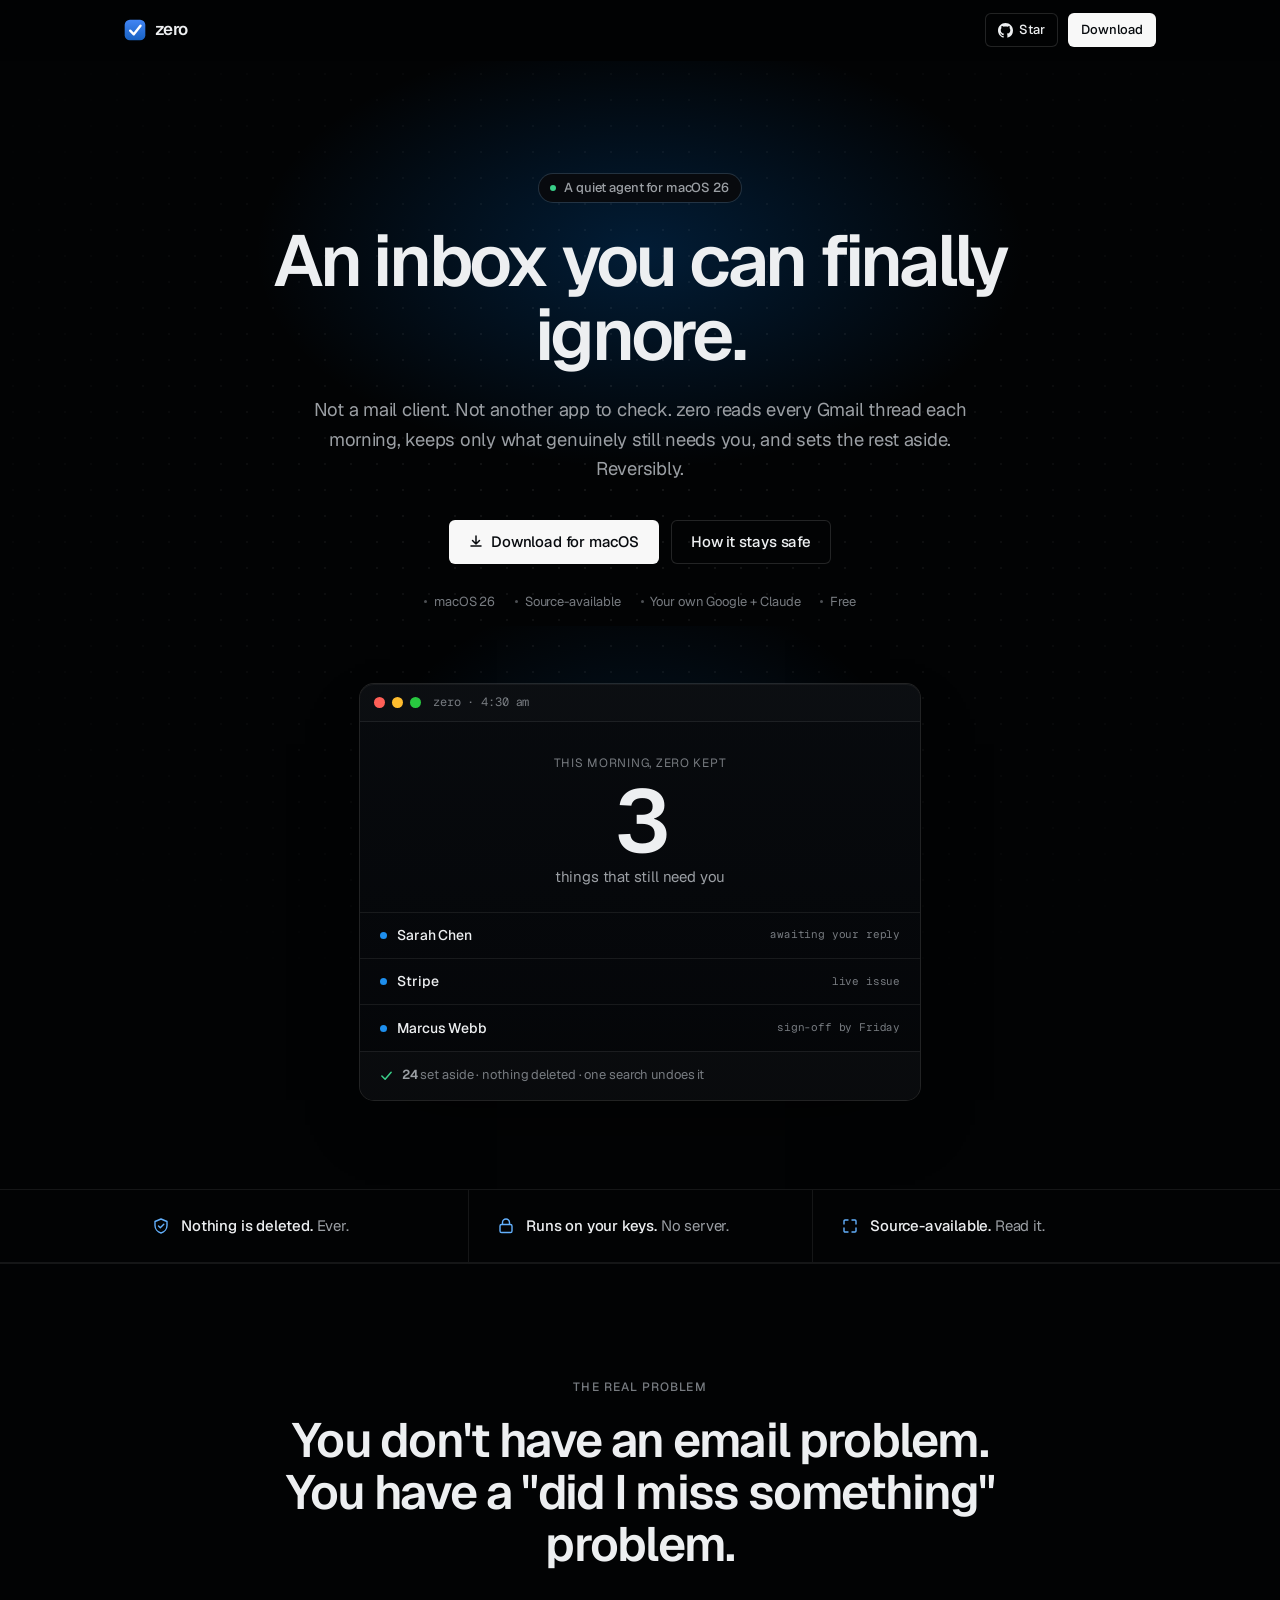
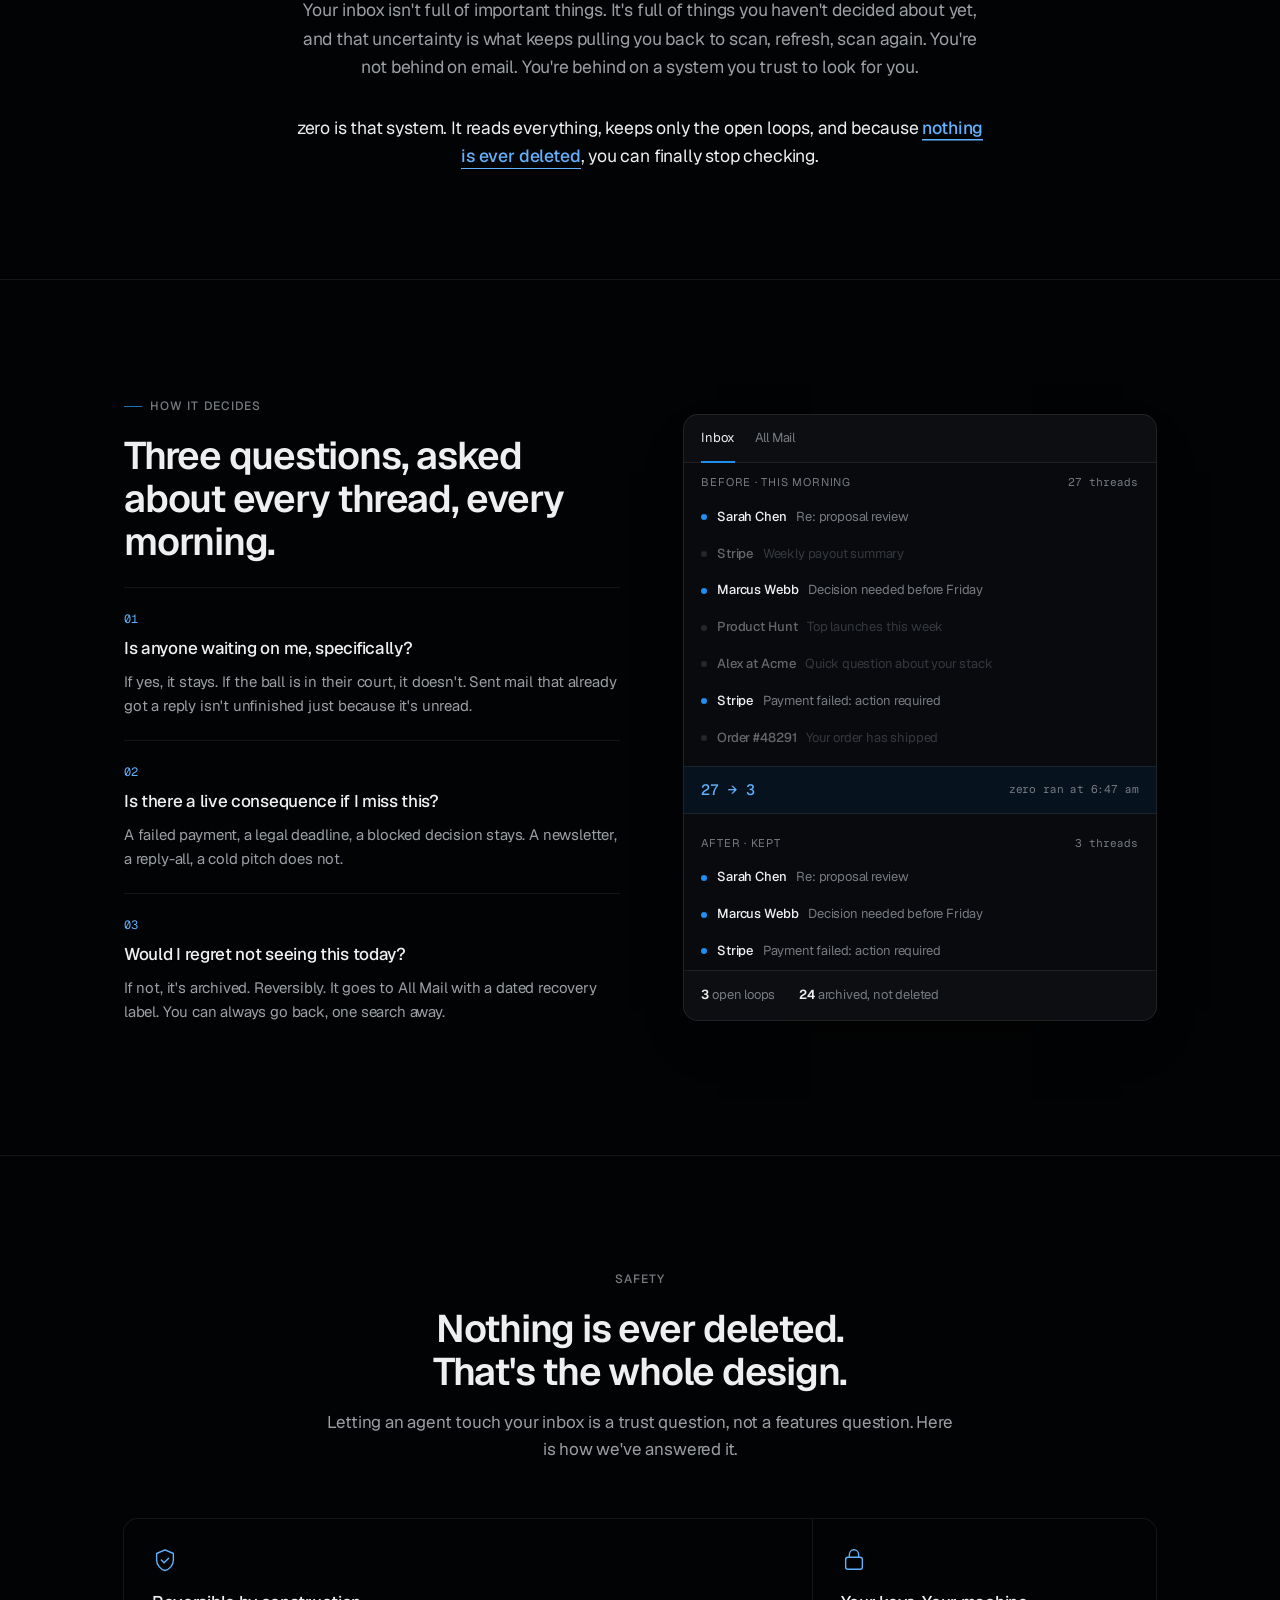
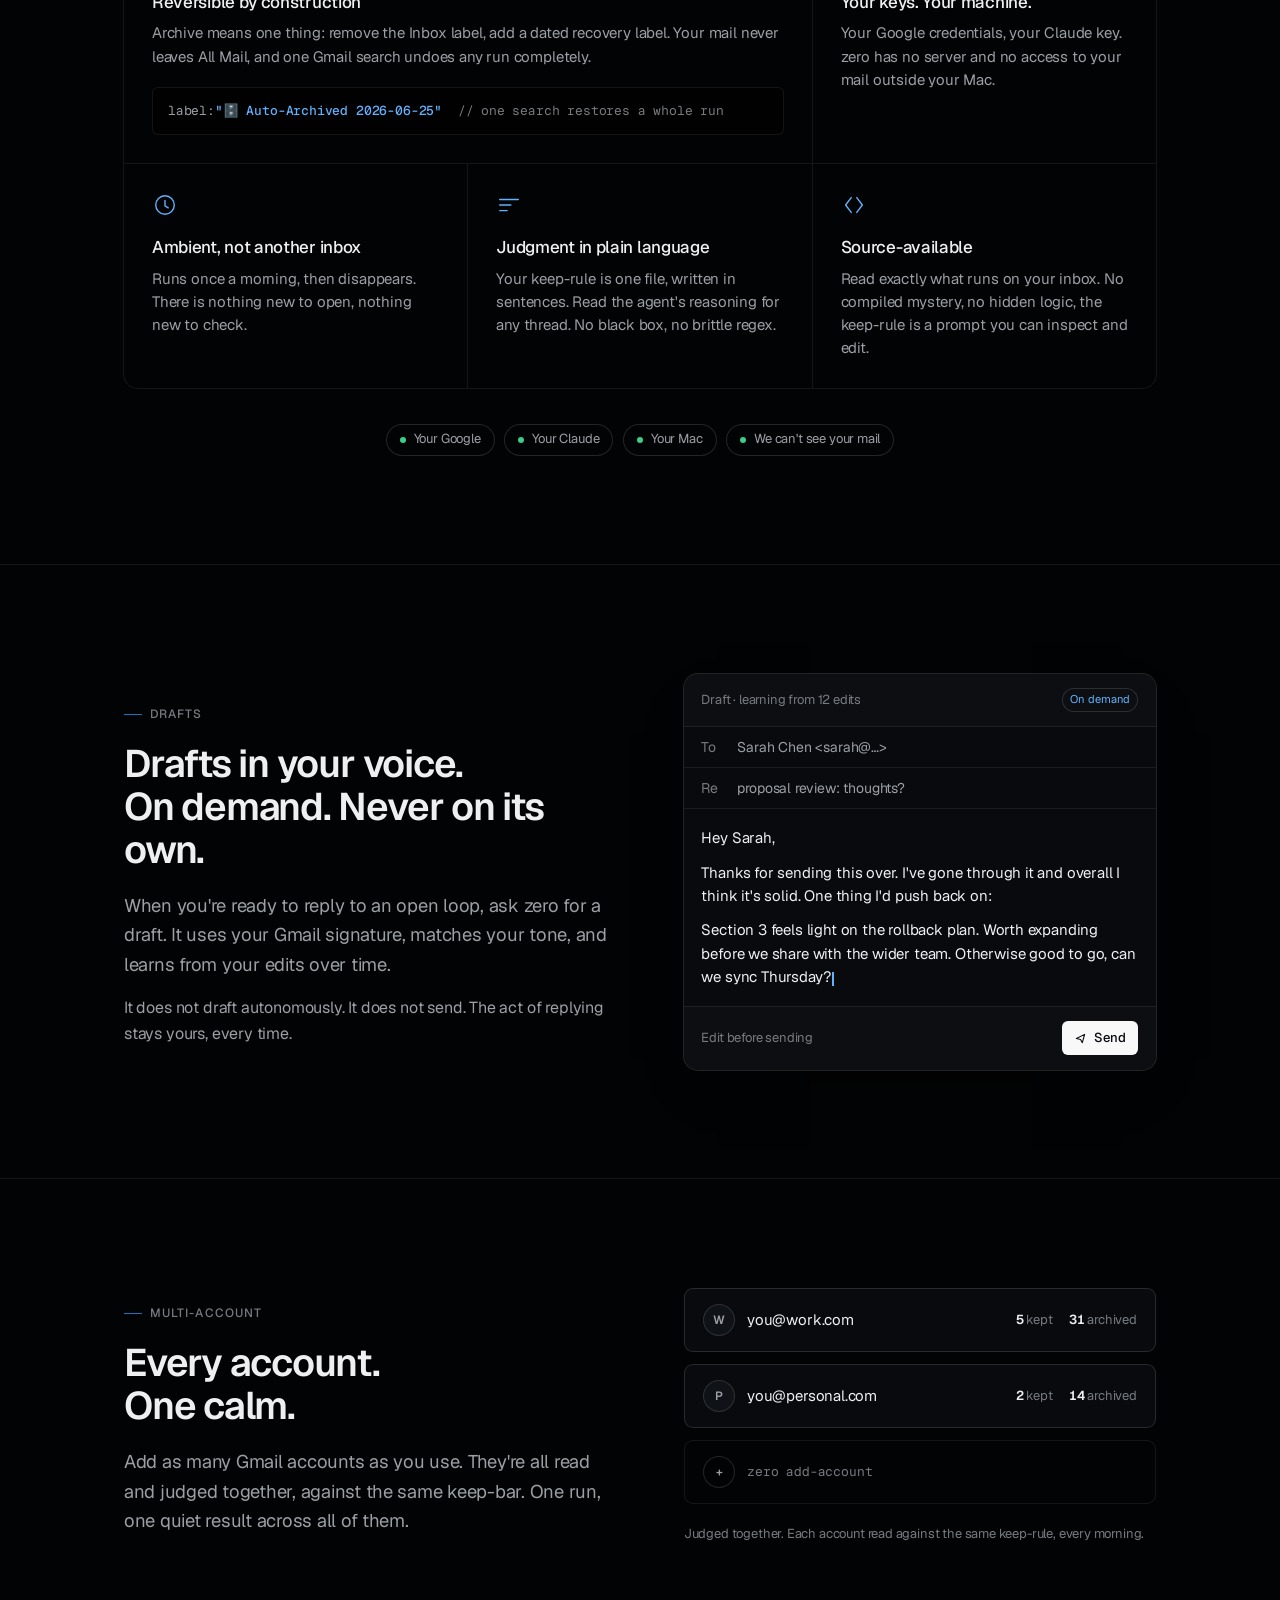
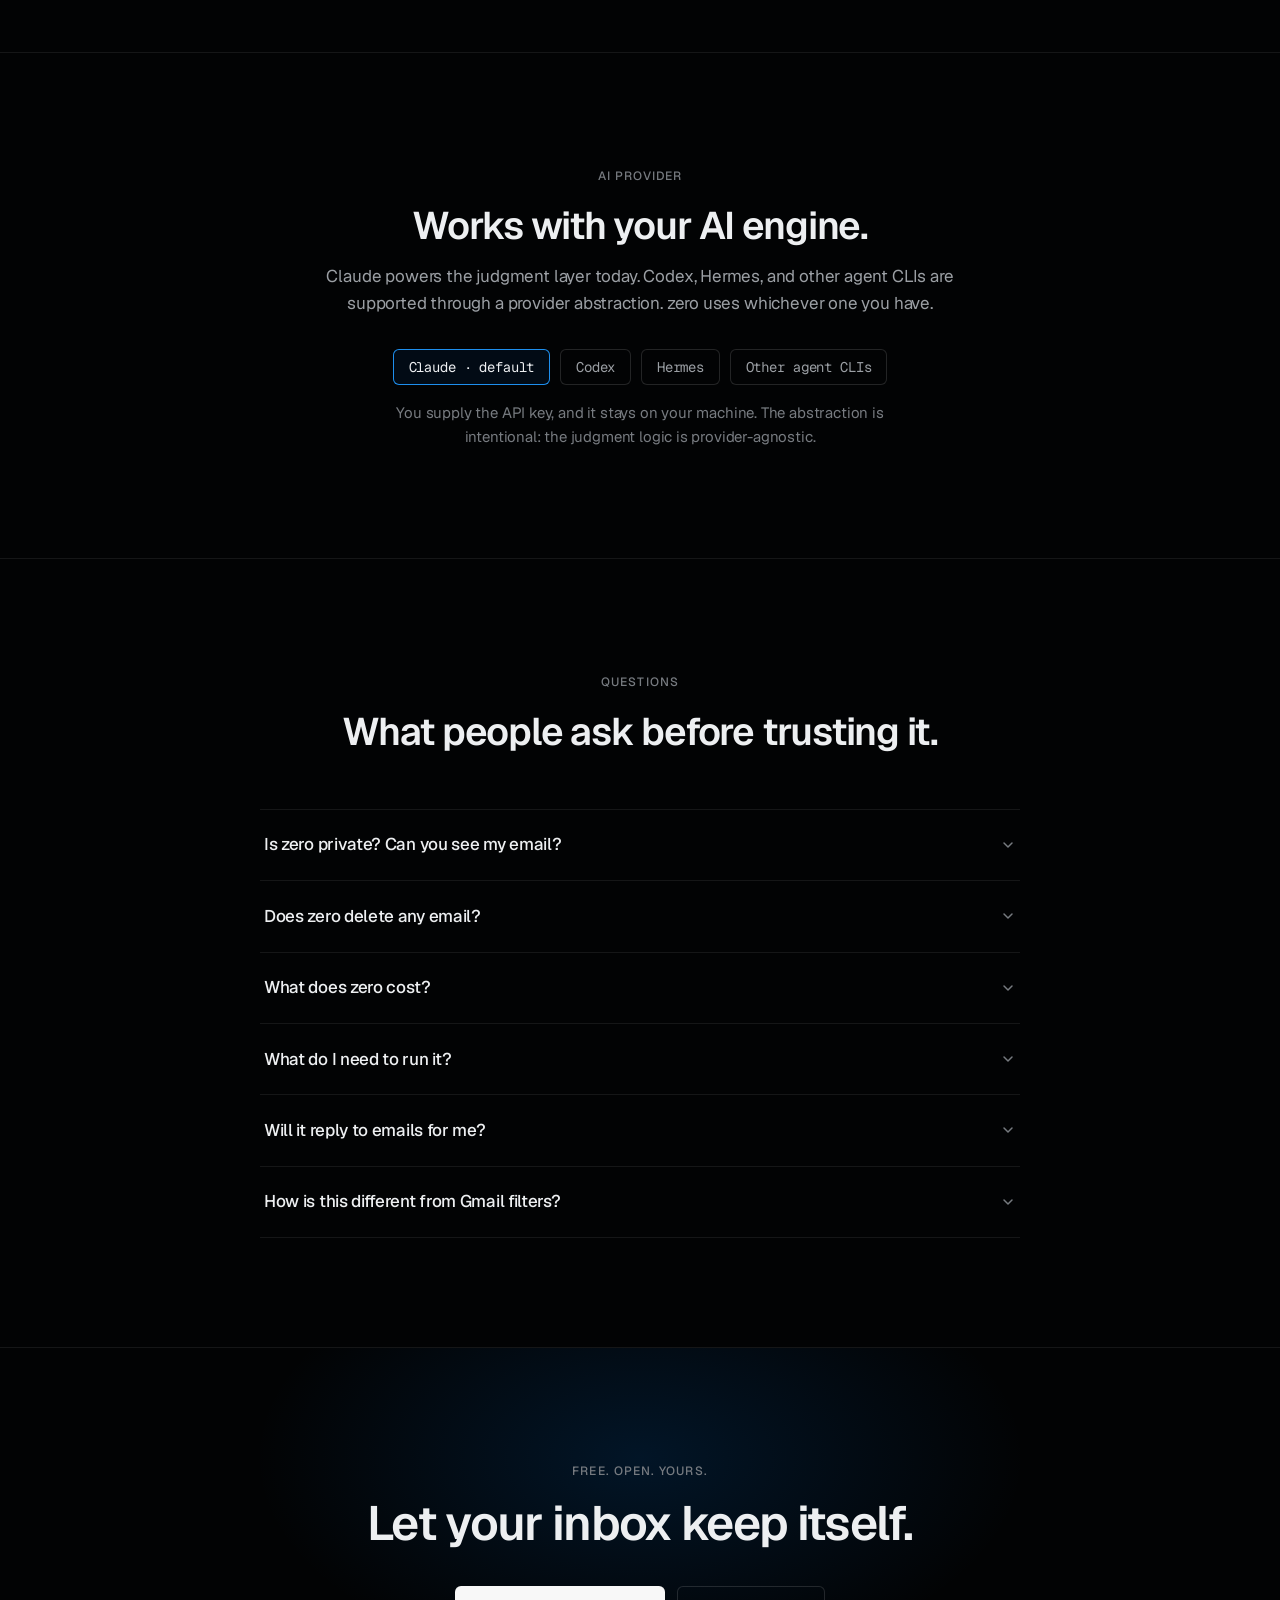
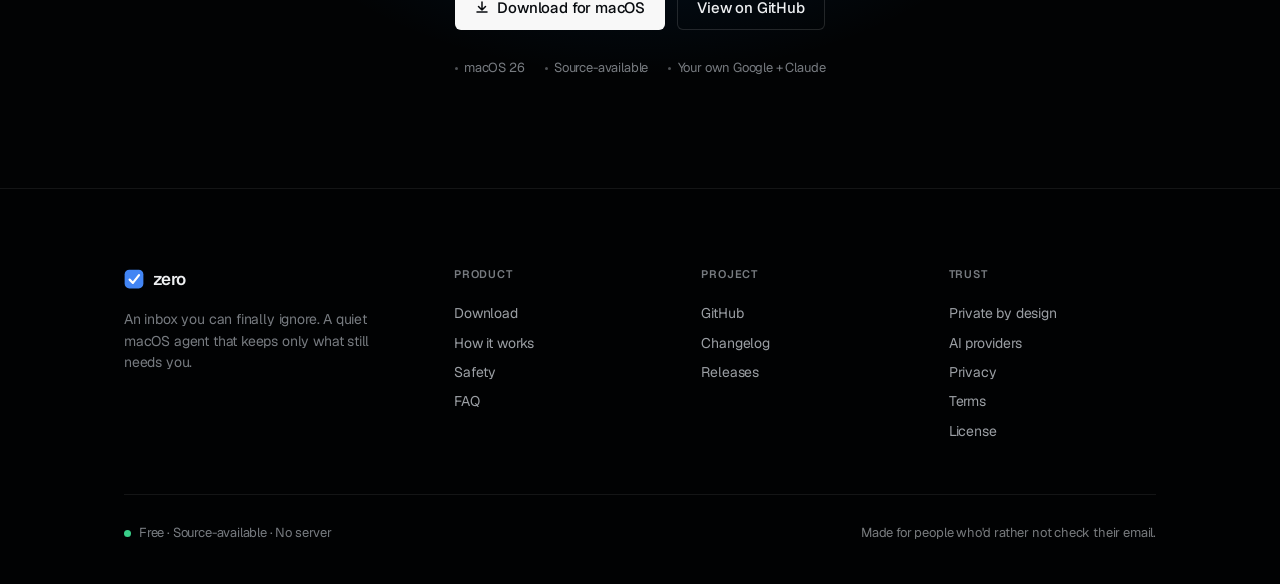
==== commit 3af6b3b1: "feat(landing): add privacy policy + terms pages (Google OAuth verification)" ====
--- a/landing/index.html
+++ b/landing/index.html
@@ -3,949 +3,729 @@
 <head>
 <meta charset="UTF-8">
 <meta name="viewport" content="width=device-width, initial-scale=1.0">
-<title>zero - an inbox you can finally ignore</title>
-<meta name="description" content="A quiet macOS menu-bar app that reads every Gmail thread, keeps only what still needs you, and archives the rest reversibly. Nothing is ever deleted. Runs locally on your own Google and Claude keys.">
+<title>zero — an inbox you can finally ignore</title>
+<meta name="description" content="zero is a quiet macOS menu-bar app that reads every Gmail thread each morning, keeps only what still needs you, and archives the rest reversibly. Nothing is ever deleted. Runs locally on your own Google and Claude keys.">
 <link rel="canonical" href="https://zero.headless.com/">
-<meta name="theme-color" content="#0b0d0f">
+<meta name="theme-color" content="#0a0b0d">
 <meta name="color-scheme" content="dark">
+<link rel="sitemap" type="application/xml" href="/sitemap.xml">
+
+<!-- Open Graph -->
 <meta property="og:type" content="website">
 <meta property="og:site_name" content="zero">
-<meta property="og:title" content="zero - an inbox you can finally ignore">
+<meta property="og:title" content="zero — an inbox you can finally ignore">
 <meta property="og:description" content="Keep your inbox at only what still needs you, across every account. Reads every thread, archives the rest reversibly, never deletes. Private by design.">
 <meta property="og:url" content="https://zero.headless.com/">
 <meta property="og:image" content="https://zero.headless.com/og.png">
 <meta property="og:image:width" content="1200">
 <meta property="og:image:height" content="630">
-<meta property="og:image:alt" content="zero - an inbox you can finally ignore">
+<meta property="og:image:alt" content="zero — an inbox you can finally ignore">
+
+<!-- Twitter -->
 <meta name="twitter:card" content="summary_large_image">
-<meta name="twitter:title" content="zero - an inbox you can finally ignore">
+<meta name="twitter:title" content="zero — an inbox you can finally ignore">
 <meta name="twitter:description" content="Keep your inbox at only what still needs you. A quiet macOS menu-bar app, private by design: runs on your own Google and Claude keys.">
 <meta name="twitter:image" content="https://zero.headless.com/og.png">
+
+<!-- Favicon (inline SVG, the macOS app mark) -->
 <link rel="icon" href="data:image/svg+xml,%3Csvg xmlns='http://www.w3.org/2000/svg' viewBox='0 0 64 64'%3E%3Crect x='2' y='2' width='60' height='60' rx='15' fill='%234285F4'/%3E%3Cpath d='M18 34L28.5 44.5L48 19.5' fill='none' stroke='%23ffffff' stroke-width='7' stroke-linecap='round' stroke-linejoin='round'/%3E%3C/svg%3E">
+
+<!-- Structured data: what the product IS, in machine-readable form (SEO + AI answer-engines) -->
+<script type="application/ld+json">
+{
+  "@context": "https://schema.org",
+  "@graph": [
+    {
+      "@type": "SoftwareApplication",
+      "@id": "https://zero.headless.com/#app",
+      "name": "zero",
+      "applicationCategory": "ProductivityApplication",
+      "applicationSubCategory": "Email",
+      "operatingSystem": "macOS 26",
+      "description": "A quiet macOS menu-bar app that reads every Gmail thread each morning, keeps only what still needs you, and archives the rest reversibly. Nothing is ever deleted. Runs locally on your own Google and Claude credentials.",
+      "url": "https://zero.headless.com/",
+      "downloadUrl": "https://github.com/drewling/zero/releases/latest",
+      "softwareHelp": "https://github.com/drewling/zero",
+      "isAccessibleForFree": true,
+      "offers": {
+        "@type": "Offer",
+        "price": "0",
+        "priceCurrency": "USD"
+      },
+      "featureList": [
+        "Reads every Gmail thread and judges it the way you would",
+        "Keeps only threads that still need you, archives the rest reversibly",
+        "Never deletes mail; every run is undone with one Gmail search",
+        "Runs locally on your own Google and Claude API keys",
+        "Drafts replies in your voice on demand, never sends on its own",
+        "Works across multiple Gmail accounts against one keep-rule"
+      ],
+      "publisher": { "@id": "https://zero.headless.com/#org" }
+    },
+    {
+      "@type": "Organization",
+      "@id": "https://zero.headless.com/#org",
+      "name": "drewling",
+      "url": "https://zero.headless.com/",
+      "sameAs": ["https://github.com/drewling/zero"]
+    },
+    {
+      "@type": "WebSite",
+      "@id": "https://zero.headless.com/#website",
+      "url": "https://zero.headless.com/",
+      "name": "zero",
+      "publisher": { "@id": "https://zero.headless.com/#org" }
+    },
+    {
+      "@type": "FAQPage",
+      "@id": "https://zero.headless.com/#faq",
+      "mainEntity": [
+        {
+          "@type": "Question",
+          "name": "Is zero private? Can you see my email?",
+          "acceptedAnswer": {
+            "@type": "Answer",
+            "text": "No. zero runs entirely on your own Mac using your own Google and Claude credentials. There is no zero server and no account to create, so your mail is never sent to us."
+          }
+        },
+        {
+          "@type": "Question",
+          "name": "Does zero delete any email?",
+          "acceptedAnswer": {
+            "@type": "Answer",
+            "text": "Never. Archiving removes the Inbox label and adds a dated recovery label; every message stays in All Mail. One Gmail search restores an entire run."
+          }
+        },
+        {
+          "@type": "Question",
+          "name": "What does zero cost?",
+          "acceptedAnswer": {
+            "@type": "Answer",
+            "text": "zero is free and source-available. You pay only for your own Claude API usage, which for a typical inbox is a few cents a day."
+          }
+        },
+        {
+          "@type": "Question",
+          "name": "What do I need to run it?",
+          "acceptedAnswer": {
+            "@type": "Answer",
+            "text": "macOS 26, a Google account with your own API credentials, and a Claude API key. Other agent CLIs such as Codex and Hermes are also supported."
+          }
+        },
+        {
+          "@type": "Question",
+          "name": "Will it reply to emails for me?",
+          "acceptedAnswer": {
+            "@type": "Answer",
+            "text": "Only when you ask. zero drafts in your voice on demand and never sends on its own. The act of replying always stays your decision."
+          }
+        },
+        {
+          "@type": "Question",
+          "name": "How is this different from Gmail filters?",
+          "acceptedAnswer": {
+            "@type": "Answer",
+            "text": "Filters match keywords. zero reads each thread and judges it the way you would: is anyone waiting on you, is there a live consequence, would you regret missing it today. The keep-rule is written in plain language, not regex."
+          }
+        }
+      ]
+    }
+  ]
+}
+</script>
+
 <style>
-/* ─── tokens ──────────────────────────────────────────────────────── */
+/* Geist typeface — SIL Open Font License 1.1.
+   Copyright (c) 2023 Vercel, Inc. — github.com/vercel/geist-font */
+/*
+ * Geist — Vercel's typeface
+ * License: SIL Open Font License 1.1 (OFL-1.1)
+ * Source: https://github.com/vercel/geist-font
+ * Subsetted to Latin + common symbols (U+0000-00FF, punctuation, arrows, checkmarks)
+ * Variable font — use font-weight: 100 900 for the full range
+ *
+ * Attribution: This Font Software is licensed under the SIL Open Font License,
+ * Version 1.1. Copyright (c) 2023 Vercel, Inc. (support@vercel.com).
+ */
+
+/* Geist Sans — variable, upright */
+@font-face {
+  font-family: 'Geist';
+  src: url([data-uri]) format('woff2');
+  font-weight: 100 900;
+  font-style: normal;
+  font-display: swap;
+}
+
+/* Geist Mono — variable, upright */
+@font-face {
+  font-family: 'Geist Mono';
+  src: url([data-uri]) format('woff2');
+  font-weight: 100 900;
+  font-style: normal;
+  font-display: swap;
+}
+
+/* ─── Reset ─────────────────────────────────────────────────────────── */
+*, *::before, *::after { box-sizing: border-box; margin: 0; padding: 0; }
+html {
+  -webkit-text-size-adjust: 100%;
+  scroll-behavior: smooth;
+  scroll-padding-top: 80px;
+}
+@media (prefers-reduced-motion: reduce) { html { scroll-behavior: auto; } }
+img, svg { display: block; max-width: 100%; }
+a { color: inherit; text-decoration: none; }
+button { font: inherit; color: inherit; cursor: pointer; background: none; border: none; }
+:where(a, button, summary, [tabindex]):focus-visible {
+  outline: 2px solid var(--accent-2);
+  outline-offset: 2px;
+  border-radius: var(--r);
+}
+.faq-q:focus-visible { outline-offset: -2px; }
+
+/* ─── Tokens ────────────────────────────────────────────────────────── */
 :root {
-  --bg:             oklch(10% 0.008 240);
-  --bg-alt:         oklch(13% 0.010 242);
-  --surface:        oklch(16% 0.010 240);
-  --surface-hi:     oklch(19% 0.011 240);
-  --border:         oklch(24% 0.009 240);
-  --border-dim:     oklch(18% 0.007 240);
-  --text:           oklch(92% 0.006 240);
-  --text-sub:       oklch(62% 0.008 240);
-  --text-muted:     oklch(40% 0.006 240);
-  --accent:         oklch(74% 0.10 244);
-  --accent-glow:    oklch(60% 0.09 244);
-  --green:          oklch(68% 0.14 150);
-  --amber:          oklch(74% 0.14 60);
-  --red-dim:        oklch(55% 0.10 20);
-  --radius:         6px;
-  --radius-lg:      10px;
-  --max:            1120px;
-}
-
-/* ─── reset ───────────────────────────────────────────────────────── */
-*, *::before, *::after { box-sizing: border-box; margin: 0; padding: 0; }
-html { font-size: 16px; scroll-behavior: smooth; }
+  /* graphite canvas, faintly cooled toward blue — coherent with the app */
+  --bg:           oklch(9.5%  0.006 255);
+  --bg-2:         oklch(12%   0.008 255);
+  --surface:      oklch(14.5% 0.009 255);
+  --surface-2:    oklch(18%   0.010 255);
+  --hairline:     oklch(100% 0 0 / 0.075);
+  --hairline-2:   oklch(100% 0 0 / 0.13);
+  --text:         oklch(95%   0.004 255);
+  --text-2:       oklch(70%   0.009 255);
+  --text-3:       oklch(58%   0.009 255);   /* >=4.5:1 on --bg (WCAG AA) */
+  --text-caption: oklch(58%   0.007 255);   /* AA-safe caption text */
+  --text-4:       oklch(43%   0.007 255);   /* decorative only: dots, dividers */
+  --accent:       oklch(64%   0.17  250);
+  --accent-2:     oklch(74%   0.135 250);
+  --accent-glow:  oklch(58%   0.19  255);
+  --green:        oklch(76%   0.16  158);
+  --amber:        oklch(80%   0.13  72);
+  --white:        oklch(98%   0     0);
+  --white-dim:    oklch(90%   0     0);
+
+  --r:    6px;
+  --r-md: 9px;
+  --r-lg: 14px;
+  --r-xl: 18px;
+  --max:  1080px;
+  --ease: cubic-bezier(0.16, 1, 0.3, 1);
+
+  --font: 'Geist', -apple-system, BlinkMacSystemFont, 'Segoe UI', system-ui, sans-serif;
+  --mono: 'Geist Mono', ui-monospace, 'SF Mono', Menlo, monospace;
+}
+
+/* ─── Base ──────────────────────────────────────────────────────────── */
 body {
+  font-family: var(--font);
   background: var(--bg);
   color: var(--text);
-  font-family: -apple-system, BlinkMacSystemFont, "Segoe UI", system-ui, sans-serif;
-  font-size: 1rem;
-  line-height: 1.65;
+  font-size: 16px;
+  line-height: 1.6;
+  font-weight: 400;
+  letter-spacing: -0.011em;
   -webkit-font-smoothing: antialiased;
+  -moz-osx-font-smoothing: grayscale;
+  font-feature-settings: 'ss01', 'cv01', 'cv03';
+  text-rendering: optimizeLegibility;
   overflow-x: hidden;
 }
-img, svg { max-width: 100%; display: block; }
-a { color: var(--accent); text-decoration: none; }
-a:hover { text-decoration: underline; }
-a:focus-visible { outline: 2px solid var(--accent); outline-offset: 3px; border-radius: 2px; }
-
-/* ─── type scale ──────────────────────────────────────────────────── */
+
+/* ─── Layout primitives ─────────────────────────────────────────────── */
+.container { width: 100%; max-width: var(--max); margin-inline: auto; padding-inline: 24px; }
+section { position: relative; padding: clamp(4.5rem, 8.5vw, 7.5rem) 0; }
+.section-divider { border-top: 1px solid var(--hairline); }
+
+/* ─── Typography ────────────────────────────────────────────────────── */
 .display {
-  font-family: -apple-system, BlinkMacSystemFont, "SF Pro Display", "Segoe UI", system-ui, sans-serif;
+  font-size: clamp(2.7rem, 6.4vw, 4.5rem);
   font-weight: 600;
-  font-size: clamp(2.4rem, 5.5vw, 4rem);
-  line-height: 1.06;
+  line-height: 1.02;
+  letter-spacing: -0.045em;
+  color: var(--text);
+}
+.display-sm {
+  font-size: clamp(2rem, 4.4vw, 3rem);
+  font-weight: 600;
+  line-height: 1.08;
   letter-spacing: -0.035em;
-  text-wrap: balance;
   color: var(--text);
 }
-.display-sm {
-  font-family: -apple-system, BlinkMacSystemFont, "SF Pro Display", "Segoe UI", system-ui, sans-serif;
+h2 {
+  font-size: clamp(1.7rem, 3.4vw, 2.4rem);
   font-weight: 600;
-  font-size: clamp(1.75rem, 3.5vw, 2.5rem);
   line-height: 1.12;
-  letter-spacing: -0.025em;
-  text-wrap: balance;
-}
-h2 {
-  font-size: clamp(1.6rem, 3vw, 2.25rem);
+  letter-spacing: -0.032em;
+  color: var(--text);
+}
+h3 {
+  font-size: 1.0625rem;
   font-weight: 500;
-  line-height: 1.2;
-  text-wrap: balance;
-  letter-spacing: -0.015em;
+  line-height: 1.35;
+  letter-spacing: -0.018em;
   color: var(--text);
 }
-h3 {
-  font-size: 1.05rem;
-  font-weight: 500;
-  line-height: 1.3;
-  letter-spacing: -0.005em;
-}
-.label {
-  font-size: 0.72rem;
-  font-weight: 500;
-  letter-spacing: 0.10em;
-  text-transform: uppercase;
-  color: var(--text-muted);
-}
+p { color: var(--text-2); }
+.lead { font-size: 1.15rem; line-height: 1.6; color: var(--text-2); letter-spacing: -0.014em; }
+
 .eyebrow {
   display: inline-flex;
   align-items: center;
-  gap: 0.5em;
-  font-size: 0.72rem;
+  gap: 0.5rem;
+  font-size: 0.75rem;
   font-weight: 500;
-  letter-spacing: 0.10em;
+  letter-spacing: 0.09em;
   text-transform: uppercase;
-  color: var(--accent);
-  margin-bottom: 1.25rem;
+  color: var(--text-3);
+  margin-bottom: 1.1rem;
 }
 .eyebrow::before {
-  content: '';
-  display: inline-block;
+  content: "";
   width: 18px;
   height: 1px;
   background: var(--accent);
-}
-code, .mono {
-  font-family: ui-monospace, "SF Mono", Menlo, Consolas, monospace;
-  font-size: 0.85em;
-}
-
-/* ─── layout primitives ───────────────────────────────────────────── */
-.container {
-  width: 100%;
-  max-width: var(--max);
-  margin: 0 auto;
-  padding: 0 clamp(1.25rem, 4vw, 3rem);
-}
-section { padding: clamp(5rem, 9vw, 7.5rem) 0; }
-.divider {
-  width: 100%;
-  height: 1px;
-  background: var(--border-dim);
-}
-
-/* ─── animations ──────────────────────────────────────────────────── */
-@keyframes fadeUp {
-  from { opacity: 0; transform: translateY(18px); }
-  to   { opacity: 1; transform: translateY(0); }
-}
-@keyframes blink {
-  0%, 100% { opacity: 1; }
-  50% { opacity: 0; }
-}
-.reveal { opacity: 1; }
-.js-active .reveal {
-  opacity: 0;
-  transform: translate3d(0, 12px, 0);
-  transition: opacity 0.8s cubic-bezier(0.22, 1, 0.36, 1),
-              transform 0.8s cubic-bezier(0.22, 1, 0.36, 1);
-  will-change: opacity, transform;
-}
-.js-active .reveal.visible {
-  opacity: 1;
-  transform: translate3d(0, 0, 0);
-}
-@media (prefers-reduced-motion: reduce) {
-  .reveal, * { animation: none !important; transition: none !important; }
-  .reveal { opacity: 1 !important; transform: none !important; }
-}
-
-/* ─── nav ─────────────────────────────────────────────────────────── */
-nav {
-  position: sticky;
-  top: 0;
-  z-index: 100;
-  background: oklch(10% 0.008 240 / 0.85);
-  backdrop-filter: blur(12px);
-  -webkit-backdrop-filter: blur(12px);
-  border-bottom: 1px solid var(--border-dim);
-}
-.nav-inner {
-  display: flex;
-  align-items: center;
-  justify-content: space-between;
-  gap: 1.5rem;
-  height: 52px;
-}
-.wordmark {
-  display: flex;
-  align-items: center;
-  gap: 0.55rem;
-  font-size: 1rem;
-  font-weight: 600;
-  color: var(--text);
-  letter-spacing: -0.01em;
-  text-decoration: none;
-}
-.wordmark:hover { text-decoration: none; }
-.wordmark-glyph {
-  width: 22px;
-  height: 22px;
-  display: flex;
-  align-items: center;
-  justify-content: center;
-}
-.nav-links {
-  display: flex;
+  opacity: 0.8;
+}
+.eyebrow.center { justify-content: center; }
+.eyebrow.center::before { display: none; }
+
+/* New-style status pill */
+.pill {
+  display: inline-flex;
   align-items: center;
   gap: 0.5rem;
-}
+  height: 28px;
+  padding: 0 12px 0 11px;
+  border-radius: 999px;
+  background: var(--surface);
+  box-shadow: 0 0 0 1px var(--hairline-2);
+  font-size: 0.8125rem;
+  font-weight: 500;
+  letter-spacing: -0.01em;
+  color: var(--text-2);
+}
+.pill .pill-dot {
+  width: 6px; height: 6px; border-radius: 50%;
+  background: var(--green);
+  box-shadow: 0 0 0 0 oklch(76% 0.16 158 / 0.5);
+  animation: pulse 3s var(--ease) infinite;
+}
+.pill strong { color: var(--text); font-weight: 600; }
+
+/* ─── Buttons ───────────────────────────────────────────────────────── */
 .btn {
-  display: inline-flex;
-  align-items: center;
-  gap: 0.4em;
-  padding: 0.5rem 1.1rem;
-  border-radius: var(--radius);
-  font-size: 0.85rem;
-  font-weight: 500;
-  cursor: pointer;
-  transition: background 0.15s, color 0.15s, border-color 0.15s;
+  display: inline-flex; align-items: center; justify-content: center; gap: 0.5rem;
+  height: 44px; padding: 0 20px;
+  border-radius: var(--r);
+  font-size: 0.9375rem; font-weight: 500; letter-spacing: -0.012em;
   white-space: nowrap;
-  text-decoration: none;
-}
-.btn:hover { text-decoration: none; }
-.btn-primary {
-  background: var(--accent);
-  color: oklch(10% 0.008 240);
-  border: none;
-}
-.btn-primary:hover { background: oklch(72% 0.09 244); }
-.btn-ghost {
-  background: transparent;
-  color: var(--text-sub);
-  border: 1px solid var(--border);
-}
-.btn-ghost:hover { border-color: var(--border); color: var(--text); background: var(--surface); }
-.btn-sm { padding: 0.35rem 0.8rem; font-size: 0.8rem; }
-.gh-star { gap: 0.4em; }
-.gh-star svg { flex-shrink: 0; }
-.gh-star .gh-count {
-  font-variant-numeric: tabular-nums;
-  font-weight: 600;
-  color: var(--text);
-  padding-left: 0.5em;
-  border-left: 1px solid var(--border);
-}
-
-/* ─── hero ────────────────────────────────────────────────────────── */
-#hero {
-  padding: clamp(5rem, 9vw, 7.5rem) 0 clamp(4rem, 7vw, 6rem);
+  transition: background .15s var(--ease), box-shadow .15s var(--ease), transform .15s var(--ease), color .15s var(--ease), opacity .15s var(--ease);
+}
+.btn:active { transform: translateY(0.5px) scale(0.992); }
+.btn-primary { background: var(--white); color: oklch(15% 0.01 255); }
+.btn-primary:hover { background: var(--white-dim); }
+.btn-secondary { background: transparent; color: var(--text); box-shadow: inset 0 0 0 1px var(--hairline-2); }
+.btn-secondary:hover { background: var(--surface); box-shadow: inset 0 0 0 1px var(--hairline-2), 0 0 0 1px var(--hairline); }
+.btn-sm { height: 34px; padding: 0 13px; font-size: 0.8125rem; border-radius: var(--r); }
+.btn svg { flex-shrink: 0; }
+
+/* ─── Nav ───────────────────────────────────────────────────────────── */
+nav {
+  position: sticky; top: 0; z-index: 100;
+  background: oklch(9.5% 0.006 255 / 0.72);
+  backdrop-filter: saturate(160%) blur(14px);
+  -webkit-backdrop-filter: saturate(160%) blur(14px);
+  border-bottom: 1px solid transparent;
+  transition: border-color .25s var(--ease), background .25s var(--ease);
+}
+nav.scrolled { border-bottom-color: var(--hairline); }
+.nav-inner { display: flex; align-items: center; justify-content: space-between; height: 60px; }
+.wordmark { display: inline-flex; align-items: center; gap: 0.55rem; font-size: 1.0625rem; font-weight: 600; letter-spacing: -0.03em; color: var(--text); }
+.wordmark-glyph { display: inline-flex; }
+.nav-links { display: flex; align-items: center; gap: 0.65rem; }
+.gh-star { gap: 0.4rem; }
+.gh-count { padding-left: 0.45rem; margin-left: 0.1rem; border-left: 1px solid var(--hairline-2); color: var(--text-2); font-variant-numeric: tabular-nums; font-weight: 500; }
+
+/* ─── Background devices (Vercel grid + glow) ───────────────────────── */
+.grid-bg {
+  position: absolute; inset: 0; z-index: 0; pointer-events: none;
+  background-image: radial-gradient(circle at center, var(--hairline-2) 1px, transparent 1px);
+  background-size: 26px 26px;
+  -webkit-mask-image: radial-gradient(ellipse 80% 70% at 50% 35%, #000 0%, transparent 78%);
+          mask-image: radial-gradient(ellipse 80% 70% at 50% 35%, #000 0%, transparent 78%);
+  opacity: 0.6;
+}
+.glow {
+  position: absolute; left: 50%; top: -120px; transform: translateX(-50%);
+  width: min(1100px, 120vw); height: 620px; z-index: 0; pointer-events: none;
+  background: radial-gradient(ellipse 50% 50% at 50% 50%, oklch(58% 0.19 255 / 0.22) 0%, transparent 70%);
+}
+section > .container { position: relative; z-index: 1; }
+
+/* ─── Hero ──────────────────────────────────────────────────────────── */
+#hero { padding-top: clamp(4rem, 9vw, 7rem); padding-bottom: clamp(3.5rem, 7vw, 6rem); text-align: center; overflow: hidden; }
+.hero-inner { max-width: 860px; margin-inline: auto; }
+#hero .display { margin: 1.4rem auto 0; max-width: 16ch; }
+#hero .lead { margin: 1.5rem auto 0; max-width: 56ch; }
+.hero-cta-row { display: flex; flex-wrap: wrap; gap: 0.75rem; justify-content: center; margin-top: 2.25rem; }
+.hero-req {
+  display: flex; flex-wrap: wrap; gap: 1.25rem; justify-content: center;
+  margin-top: 1.75rem; font-size: 0.8125rem; color: var(--text-3); letter-spacing: -0.005em;
+}
+.hero-req span { display: inline-flex; align-items: center; gap: 0.4rem; }
+.hero-req span::before { content: ""; width: 3px; height: 3px; border-radius: 50%; background: var(--text-4); }
+
+/* Hero product panel — "the few that remain" */
+.panel-stage { position: relative; margin: clamp(3rem, 6vw, 4.5rem) auto 0; max-width: 560px; }
+.panel-stage::before {
+  content: ""; position: absolute; inset: -14% -8% -40%; z-index: 0;
+  background: radial-gradient(ellipse 60% 50% at 50% 30%, oklch(58% 0.19 255 / 0.16) 0%, transparent 72%);
+  pointer-events: none;
+}
+.app-panel {
+  position: relative; z-index: 1;
+  background: linear-gradient(180deg, var(--surface) 0%, var(--bg-2) 100%);
+  border-radius: var(--r-lg);
+  box-shadow: 0 0 0 1px var(--hairline-2), 0 30px 70px -30px oklch(0% 0 0 / 0.8), inset 0 1px 0 oklch(100% 0 0 / 0.05);
+  overflow: hidden;
+  text-align: left;
+}
+.panel-titlebar {
+  display: flex; align-items: center; gap: 0.75rem;
+  height: 38px; padding: 0 14px;
+  border-bottom: 1px solid var(--hairline);
+  background: oklch(100% 0 0 / 0.015);
+}
+.traffic-lights { display: flex; gap: 7px; }
+.tl { width: 11px; height: 11px; border-radius: 50%; }
+.tl-r { background: #ff5f57; } .tl-y { background: #febc2e; } .tl-g { background: #28c840; }
+.panel-title { font-family: var(--mono); font-size: 0.75rem; color: var(--text-3); letter-spacing: -0.01em; }
+.kept-headline { padding: 2rem 1.5rem 1.4rem; text-align: center; }
+.kept-eyebrow { font-size: 0.75rem; letter-spacing: 0.06em; text-transform: uppercase; color: var(--text-3); }
+.kept-num {
+  font-size: clamp(4rem, 12vw, 5.5rem); font-weight: 600; line-height: 0.95;
+  letter-spacing: -0.05em; color: var(--text); font-variant-numeric: tabular-nums;
+  margin: 0.4rem 0 0.1rem;
+}
+.kept-num-sub { font-size: 0.9375rem; color: var(--text-2); letter-spacing: -0.012em; }
+.kept-list { border-top: 1px solid var(--hairline); }
+.kept-row {
+  display: grid; grid-template-columns: auto 1fr auto; align-items: center; gap: 0.65rem;
+  padding: 0.72rem 1.25rem;
+  border-bottom: 1px solid var(--hairline);
+}
+.kept-row:last-child { border-bottom: none; }
+.kept-dot { width: 7px; height: 7px; border-radius: 50%; background: var(--accent); }
+.kept-from { font-weight: 500; font-size: 0.875rem; color: var(--text); letter-spacing: -0.012em; }
+.kept-subj { font-size: 0.875rem; color: var(--text-3); overflow: hidden; text-overflow: ellipsis; white-space: nowrap; }
+.kept-reason { font-family: var(--mono); font-size: 0.6875rem; color: var(--text-3); white-space: nowrap; }
+.kept-footer {
+  display: flex; align-items: center; gap: 0.55rem;
+  padding: 0.85rem 1.25rem; background: oklch(100% 0 0 / 0.02);
+  border-top: 1px solid var(--hairline);
+  font-size: 0.8125rem; color: var(--text-3); letter-spacing: -0.008em;
+}
+.kept-footer svg { color: var(--green); }
+.kept-footer strong { color: var(--text-2); font-weight: 600; }
+
+/* ─── Trust strip ───────────────────────────────────────────────────── */
+.trust-strip { border-top: 1px solid var(--hairline); border-bottom: 1px solid var(--hairline); }
+.trust-strip .container { padding-block: 0; }
+.strip-grid { display: grid; grid-template-columns: repeat(3, 1fr); }
+.strip-cell { padding: 1.5rem 1.75rem; display: flex; align-items: center; gap: 0.7rem; font-size: 0.9375rem; color: var(--text-2); letter-spacing: -0.012em; }
+.strip-cell + .strip-cell { border-left: 1px solid var(--hairline); }
+.strip-cell svg { flex-shrink: 0; color: var(--accent-2); }
+.strip-cell strong { color: var(--text); font-weight: 500; }
+
+/* ─── Problem ───────────────────────────────────────────────────────── */
+#problem { text-align: center; }
+.problem-inner { max-width: 760px; margin-inline: auto; }
+#problem .display-sm { margin-bottom: 1.6rem; }
+#problem p { font-size: 1.1rem; line-height: 1.62; max-width: 58ch; margin-inline: auto; }
+.problem-kicker { margin-top: 2rem; font-size: 1.15rem; color: var(--text); max-width: 48ch; }
+.problem-kicker strong { color: var(--accent-2); font-weight: 500; }
+
+/* ─── How it works ──────────────────────────────────────────────────── */
+.section-head { max-width: 640px; margin-bottom: clamp(2.5rem, 5vw, 3.5rem); }
+.section-head.center { margin-inline: auto; text-align: center; }
+.section-head p { margin-top: 1rem; font-size: 1.0625rem; }
+.split { display: grid; grid-template-columns: 1.05fr 1fr; gap: clamp(2rem, 5vw, 4.5rem); align-items: center; }
+.split.reverse > :first-child { order: 2; }
+
+.question-item { padding: 1.4rem 0; border-top: 1px solid var(--hairline); }
+.question-item:first-of-type { border-top: none; }
+.question-n { font-family: var(--mono); font-size: 0.75rem; color: var(--accent-2); letter-spacing: 0; }
+.question-q { font-size: 1.0625rem; font-weight: 500; color: var(--text); letter-spacing: -0.018em; margin: 0.35rem 0 0.5rem; }
+.question-a { font-size: 0.9375rem; color: var(--text-2); line-height: 1.58; }
+
+/* Inbox before/after visual */
+.inbox-visual {
+  background: var(--surface); border-radius: var(--r-lg);
+  box-shadow: 0 0 0 1px var(--hairline-2), 0 24px 60px -34px oklch(0% 0 0 / 0.7);
+  overflow: hidden;
+}
+.inbox-tab-row { display: flex; gap: 1.25rem; padding: 0 1.1rem; border-bottom: 1px solid var(--hairline); background: oklch(100% 0 0 / 0.015); }
+.inbox-tab { padding: 0.8rem 0; font-size: 0.8125rem; color: var(--text-3); border-bottom: 2px solid transparent; margin-bottom: -1px; }
+.inbox-tab.active { color: var(--text); border-bottom-color: var(--accent); }
+.inbox-state-label { display: flex; justify-content: space-between; align-items: center; padding: 0.7rem 1.1rem 0.4rem; font-size: 0.7rem; text-transform: uppercase; letter-spacing: 0.07em; color: var(--text-3); }
+.delta-label { font-family: var(--mono); text-transform: none; letter-spacing: 0; color: var(--text-3); }
+.inbox-row { display: grid; grid-template-columns: auto auto 1fr; align-items: center; gap: 0.6rem; padding: 0.5rem 1.1rem; }
+.inbox-row.dim { opacity: 0.4; }
+.inbox-dot { width: 6px; height: 6px; border-radius: 50%; }
+.inbox-dot-keep { background: var(--accent); }
+.inbox-dot-arch { background: var(--text-4); }
+.inbox-from { font-size: 0.8125rem; font-weight: 500; color: var(--text); letter-spacing: -0.01em; }
+.inbox-subj { font-size: 0.8125rem; color: var(--text-3); overflow: hidden; text-overflow: ellipsis; white-space: nowrap; }
+.transform-band {
+  display: flex; align-items: center; justify-content: space-between;
+  margin: 0.6rem 0; padding: 0.7rem 1.1rem;
+  background: oklch(58% 0.19 255 / 0.08); border-block: 1px solid var(--hairline);
+}
+.transform-delta { font-family: var(--mono); font-size: 0.9375rem; font-weight: 500; color: var(--accent-2); letter-spacing: 0; }
+.transform-label { font-size: 0.7rem; color: var(--text-3); font-family: var(--mono); }
+.inbox-stat-row { display: flex; gap: 1.5rem; padding: 0.9rem 1.1rem; border-top: 1px solid var(--hairline); background: oklch(100% 0 0 / 0.015); }
+.inbox-stat { font-size: 0.8125rem; color: var(--text-3); }
+.inbox-stat strong { color: var(--text); font-weight: 600; font-variant-numeric: tabular-nums; }
+
+/* ─── Trust bento ───────────────────────────────────────────────────── */
+.bento {
+  display: grid; grid-template-columns: repeat(3, 1fr); gap: 1px;
+  background: var(--hairline); border-radius: var(--r-lg);
+  box-shadow: 0 0 0 1px var(--hairline); overflow: hidden;
+}
+.bento-cell { background: var(--bg); padding: 1.75rem; display: flex; flex-direction: column; }
+.bento-cell.span-2 { grid-column: span 2; }
+.bento-icon { color: var(--accent-2); margin-bottom: 1.1rem; }
+.bento-cell h3 { margin-bottom: 0.5rem; }
+.bento-cell p { font-size: 0.9375rem; line-height: 1.55; color: var(--text-2); }
+.code-snippet {
+  margin-top: 1.2rem; padding: 0.85rem 1rem;
+  background: oklch(7% 0.006 255); border-radius: var(--r);
+  box-shadow: inset 0 0 0 1px var(--hairline);
+  font-family: var(--mono); font-size: 0.8125rem; color: var(--text-2); line-height: 1.6;
+  overflow-x: auto; white-space: nowrap;
+}
+.code-snippet strong { color: var(--accent-2); font-weight: 500; }
+.code-snippet .comment { color: var(--text-caption); }
+.cred-row { display: flex; flex-wrap: wrap; gap: 0.6rem; justify-content: center; margin-top: 2.25rem; }
+.cred-pill { display: inline-flex; align-items: center; gap: 0.5rem; height: 32px; padding: 0 14px; border-radius: 999px; box-shadow: inset 0 0 0 1px var(--hairline-2); font-size: 0.8125rem; color: var(--text-2); }
+.cred-pill .dot { width: 6px; height: 6px; border-radius: 50%; background: var(--green); }
+
+/* ─── Reply / Draft panel ───────────────────────────────────────────── */
+.draft-panel { background: var(--surface); border-radius: var(--r-lg); box-shadow: 0 0 0 1px var(--hairline-2), 0 24px 60px -34px oklch(0% 0 0 / 0.7); overflow: hidden; }
+.draft-header { display: flex; align-items: center; justify-content: space-between; padding: 0.85rem 1.1rem; border-bottom: 1px solid var(--hairline); font-size: 0.8125rem; color: var(--text-3); background: oklch(100% 0 0 / 0.015); }
+.draft-demand-chip { font-size: 0.7rem; padding: 0.2rem 0.5rem; border-radius: 999px; box-shadow: inset 0 0 0 1px var(--hairline-2); color: var(--accent-2); letter-spacing: -0.005em; }
+.draft-field { display: flex; gap: 0.75rem; padding: 0.55rem 1.1rem; border-bottom: 1px solid var(--hairline); font-size: 0.875rem; }
+.draft-field-label { color: var(--text-caption); width: 1.5rem; flex-shrink: 0; }
+.draft-field-value { color: var(--text-2); }
+.draft-body { padding: 1.1rem; display: flex; flex-direction: column; gap: 0.7rem; }
+.draft-body p { font-size: 0.9375rem; color: var(--text); line-height: 1.55; }
+.draft-footer { display: flex; align-items: center; justify-content: space-between; padding: 0.9rem 1.1rem; border-top: 1px solid var(--hairline); background: oklch(100% 0 0 / 0.015); }
+
+/* ─── Multi-account ─────────────────────────────────────────────────── */
+.account-list { display: flex; flex-direction: column; gap: 0.75rem; }
+.account-card { display: flex; align-items: center; justify-content: space-between; gap: 1rem; padding: 1rem 1.2rem; background: var(--surface); border-radius: var(--r-md); box-shadow: inset 0 0 0 1px var(--hairline-2); }
+.account-info { display: flex; align-items: center; gap: 0.75rem; }
+.account-avatar { width: 32px; height: 32px; border-radius: 50%; display: grid; place-items: center; font-size: 0.75rem; font-weight: 600; color: var(--text-2); box-shadow: inset 0 0 0 1px var(--hairline-2); background: var(--surface-2); }
+.account-email { font-size: 0.9375rem; color: var(--text); letter-spacing: -0.012em; }
+.account-stats { display: flex; gap: 1rem; }
+.acct-stat { font-size: 0.8125rem; color: var(--text-3); }
+.acct-stat .num { color: var(--text); font-weight: 600; font-variant-numeric: tabular-nums; }
+.account-card.add { box-shadow: inset 0 0 0 1px var(--hairline); background: transparent; }
+.account-card.add .account-avatar { background: transparent; }
+.account-card.add .account-email { font-family: var(--mono); font-size: 0.8125rem; color: var(--text-3); }
+.multi-note { margin-top: 0.5rem; font-size: 0.8125rem; color: var(--text-3); line-height: 1.5; }
+
+/* ─── AI engine ─────────────────────────────────────────────────────── */
+#aiengine { text-align: center; }
+.aiengine-inner { max-width: 640px; margin-inline: auto; }
+#aiengine p { margin-top: 1rem; font-size: 1.0625rem; }
+.engine-chips { display: flex; flex-wrap: wrap; gap: 0.6rem; justify-content: center; margin-top: 2rem; }
+.engine-chip { height: 36px; padding: 0 16px; display: inline-flex; align-items: center; border-radius: var(--r); box-shadow: inset 0 0 0 1px var(--hairline-2); font-size: 0.875rem; color: var(--text-2); font-family: var(--mono); letter-spacing: -0.01em; }
+.engine-chip.active { color: var(--text); box-shadow: inset 0 0 0 1px var(--accent); background: oklch(58% 0.19 255 / 0.07); }
+.engine-note { margin-top: 1.75rem; font-size: 0.9375rem !important; color: var(--text-3) !important; max-width: 50ch; margin-inline: auto; }
+
+/* ─── FAQ ───────────────────────────────────────────────────────────── */
+.faq-list { max-width: 760px; margin-inline: auto; border-top: 1px solid var(--hairline); }
+.faq-item { border-bottom: 1px solid var(--hairline); }
+.faq-q { width: 100%; display: flex; align-items: center; justify-content: space-between; gap: 1rem; padding: 1.35rem 0.25rem; text-align: left; font-size: 1.0625rem; font-weight: 500; color: var(--text); letter-spacing: -0.018em; }
+.faq-q .chev { flex-shrink: 0; color: var(--text-3); transition: transform .25s var(--ease); }
+.faq-item[open] .faq-q .chev { transform: rotate(180deg); }
+.faq-q::-webkit-details-marker { display: none; }
+.faq-a { padding: 0 2.5rem 1.5rem 0.25rem; font-size: 0.9688rem; color: var(--text-2); line-height: 1.62; max-width: 64ch; }
+.faq-item summary { list-style: none; cursor: pointer; }
+.faq-item summary::marker { content: ""; }
+
+/* ─── Final CTA ─────────────────────────────────────────────────────── */
+#cta { text-align: center; overflow: hidden; }
+.cta-inner { max-width: 720px; margin-inline: auto; }
+.cta-actions { display: flex; flex-wrap: wrap; gap: 0.75rem; justify-content: center; margin-top: 2.25rem; }
+.cta-req { display: flex; flex-wrap: wrap; gap: 1.25rem; justify-content: center; margin-top: 1.75rem; font-size: 0.8125rem; color: var(--text-3); }
+.cta-req span { display: inline-flex; align-items: center; gap: 0.4rem; }
+.cta-req span::before { content: ""; width: 3px; height: 3px; border-radius: 50%; background: var(--text-4); }
+
+/* ─── Footer ────────────────────────────────────────────────────────── */
+footer { border-top: 1px solid var(--hairline); background: oklch(8% 0.006 255); padding: clamp(3.5rem, 6vw, 5rem) 0 2.5rem; }
+.footer-top { display: grid; grid-template-columns: 1.4fr repeat(3, 1fr); gap: 2.5rem; margin-bottom: 3rem; }
+.footer-brand .wordmark { margin-bottom: 1rem; }
+.footer-brand p { font-size: 0.875rem; color: var(--text-3); max-width: 30ch; line-height: 1.55; }
+.footer-col h4 { font-size: 0.6875rem; text-transform: uppercase; letter-spacing: 0.07em; color: var(--text-3); font-weight: 600; margin-bottom: 1rem; }
+.footer-col a { display: block; font-size: 0.875rem; color: var(--text-2); line-height: 2.1; transition: color .15s var(--ease); }
+.footer-col a:hover { color: var(--text); }
+.footer-bottom { display: flex; align-items: center; justify-content: space-between; gap: 1rem; padding-top: 1.75rem; border-top: 1px solid var(--hairline); flex-wrap: wrap; }
+.footer-status { display: flex; align-items: center; gap: 0.5rem; font-size: 0.8125rem; color: var(--text-3); }
+.footer-status .dot { width: 7px; height: 7px; border-radius: 50%; background: var(--green); box-shadow: 0 0 0 0 oklch(76% 0.16 158 / 0.5); animation: pulse 3s var(--ease) infinite; }
+.footer-meta { font-size: 0.8125rem; color: var(--text-caption); }
+
+/* ─── Motion ────────────────────────────────────────────────────────── */
+@keyframes pulse {
+  0%   { box-shadow: 0 0 0 0 oklch(76% 0.16 158 / 0.5); }
+  60%, 100% { box-shadow: 0 0 0 6px oklch(76% 0.16 158 / 0); }
+}
+.js-active .reveal { opacity: 0; transform: translateY(16px); }
+.js-active .reveal.visible { opacity: 1; transform: none; transition: opacity .5s var(--ease), transform .5s var(--ease); }
+
+@media (prefers-reduced-motion: reduce) {
+  .js-active .reveal, .js-active .reveal.visible { opacity: 1 !important; transform: none !important; transition: none !important; }
+  .pill .pill-dot, .footer-status .dot { animation: none !important; }
+}
+@media (scripting: none) { .reveal { opacity: 1 !important; transform: none !important; } }
+
+/* ─── Responsive ────────────────────────────────────────────────────── */
+@media (max-width: 860px) {
+  .split { grid-template-columns: 1fr; gap: 2.25rem; }
+  .split.reverse > :first-child { order: 0; }
+  .bento { grid-template-columns: 1fr 1fr; }
+  .bento-cell.span-2 { grid-column: span 2; }
+  .footer-top { grid-template-columns: 1fr 1fr; gap: 2rem; }
+  .footer-brand { grid-column: span 2; }
+}
+@media (max-width: 560px) {
+  .container { padding-inline: 18px; }
+  .strip-grid { grid-template-columns: 1fr; }
+  .strip-cell + .strip-cell { border-left: none; border-top: 1px solid var(--hairline); }
+  .bento { grid-template-columns: 1fr; }
+  .bento-cell.span-2 { grid-column: span 1; }
+  .footer-top { grid-template-columns: 1fr 1fr; }
+  .nav-links .gh-star span:not(.gh-count) { display: none; }
+  .kept-reason { display: none; }
+}
+
+/* ─── Delight ───────────────────────────────────────────────────────── */
+
+/* macOS traffic lights reveal their glyphs on hover */
+.tl { position: relative; }
+.tl::after {
+  content: ""; position: absolute; inset: 0; display: grid; place-items: center;
+  font-size: 9px; font-weight: 700; line-height: 1;
+  color: oklch(0% 0 0 / 0.5); opacity: 0; transition: opacity .18s var(--ease);
+}
+.tl-r::after { content: "\00d7"; }
+.tl-y::after { content: "\2212"; }
+.tl-g::after { content: "+"; }
+.panel-titlebar:hover .tl::after { opacity: 1; }
+
+/* Hero kept-rows populate one at a time, like the morning summary filling in */
+.js-active .kept-row { opacity: 0; transform: translateY(6px); }
+.js-active .kept-row.kept-in { opacity: 1; transform: none; transition: opacity .45s var(--ease), transform .45s var(--ease); }
+
+/* Wordmark checkmark re-draws on hover */
+.wordmark-glyph .zcheck { stroke-dasharray: 48; }
+.wordmark:hover .zcheck { animation: retick .55s var(--ease); }
+@keyframes retick { 0% { stroke-dashoffset: 0; } 42% { stroke-dashoffset: 48; } 100% { stroke-dashoffset: 0; } }
+
+/* Primary button: specular sheen sweep + download-arrow bob on hover */
+.btn-primary { position: relative; overflow: hidden; }
+.btn-primary::after {
+  content: ""; position: absolute; top: 0; bottom: 0; left: -60%; width: 38%;
+  background: linear-gradient(100deg, transparent, oklch(100% 0 0 / 0.55), transparent);
+  transform: skewX(-18deg); opacity: 0; pointer-events: none;
+}
+.btn-primary:hover::after { animation: sheen .6s var(--ease); }
+@keyframes sheen { 0% { left: -60%; opacity: 0; } 14% { opacity: 1; } 100% { left: 132%; opacity: 0; } }
+.btn-primary:hover svg { animation: arrow-bob .5s var(--ease); }
+@keyframes arrow-bob { 0%, 100% { transform: translateY(0); } 45% { transform: translateY(2px); } }
+
+/* "nothing is ever deleted" — underline draws in when the section arrives */
+.problem-kicker strong {
+  background-image: linear-gradient(var(--accent-2), var(--accent-2));
+  background-repeat: no-repeat; background-position: 0 100%; background-size: 0% 1.5px;
+  padding-bottom: 2px; transition: background-size .6s var(--ease) .35s;
+}
+.problem-inner.visible .problem-kicker strong { background-size: 100% 1.5px; }
+
+/* Inbox: archived rows visibly settle (get set aside) when the panel arrives */
+.js-active .inbox-col.visible .inbox-row.dim { animation: settle 1.1s var(--ease) both; }
+@keyframes settle { 0% { opacity: 0.85; } 100% { opacity: 0.4; } }
+
+/* Bento cells lift their tint and brighten the icon on hover */
+.bento-cell { transition: background .25s var(--ease); }
+.bento-cell:hover { background: var(--bg-2); }
+.bento-icon { transition: color .25s var(--ease), transform .35s var(--ease); }
+.bento-cell:hover .bento-icon { color: var(--accent); transform: translateY(-1px); }
+
+/* Add-account card invites the click */
+.account-card.add { transition: box-shadow .25s var(--ease), background .25s var(--ease); }
+.account-card.add:hover { box-shadow: inset 0 0 0 1px var(--hairline-2); background: var(--surface); }
+.account-card.add .account-avatar { transition: transform .35s var(--ease), color .25s var(--ease); }
+.account-card.add:hover .account-avatar { transform: scale(1.12); color: var(--accent-2); }
+.account-card.add:hover .account-email { color: var(--text-2); }
+
+/* Engine chips are pickable */
+.engine-chip { cursor: pointer; border: 0; appearance: none; -webkit-appearance: none; background: transparent; transition: color .2s var(--ease), box-shadow .25s var(--ease), background .25s var(--ease), transform .12s var(--ease); }
+.engine-chip:active { transform: scale(0.96); }
+
+/* FAQ answers ease in when opened (native <details> keeps a11y + no-JS support) */
+.faq-item[open] .faq-a { animation: faq-in .32s var(--ease); }
+@keyframes faq-in { from { opacity: 0; transform: translateY(-6px); } to { opacity: 1; transform: none; } }
+
+/* GitHub star count pops in when the API answers */
+#ghStars.pop { display: inline-block; animation: star-pop .42s var(--ease); }
+@keyframes star-pop { 0% { opacity: 0; transform: scale(0.6); } 60% { transform: scale(1.06); } 100% { opacity: 1; transform: scale(1); } }
+
+/* Draft composes itself, word by word, under a blinking caret */
+.draft-body .w { opacity: 0; }
+.draft-body.typed .w { opacity: 1; transition: opacity .26s var(--ease); }
+.draft-caret { display: inline-block; width: 2px; height: 0.95em; margin-left: 2px; vertical-align: text-bottom; background: var(--accent-2); animation: caret 1.05s steps(1) infinite; }
+@keyframes caret { 50% { opacity: 0; } }
+
+/* Visual mock panels come alive: a soft spotlight tracks the cursor (tilt added in JS) */
+.app-panel, .inbox-visual, .draft-panel {
   position: relative;
-  overflow: hidden;
-}
-#hero::before {
-  content: '';
-  position: absolute;
-  top: -80px;
-  right: -120px;
-  width: 560px;
-  height: 560px;
-  background: radial-gradient(ellipse at center, oklch(35% 0.07 244 / 0.12) 0%, transparent 65%);
-  pointer-events: none;
-}
-.hero-grid {
-  display: grid;
-  grid-template-columns: 1fr 1fr;
-  gap: clamp(3rem, 5vw, 5rem);
-  align-items: center;
-}
-@media (max-width: 780px) {
-  .hero-grid { grid-template-columns: 1fr; }
-  .hero-copy p, .hero-req { max-width: 100%; }
-}
-.hero-copy { max-width: 540px; }
-.hero-copy .display { margin-bottom: 1.5rem; }
-.hero-copy p {
-  font-size: 1.05rem;
-  color: var(--text-sub);
-  max-width: 46ch;
-  margin-bottom: 2.25rem;
-}
-.hero-cta-row {
-  display: flex;
-  align-items: center;
-  gap: 1rem;
-  flex-wrap: wrap;
-  margin-bottom: 1.5rem;
-}
-.hero-req {
-  display: flex;
-  flex-wrap: wrap;
-  gap: .5rem;
-  font-size: 0.72rem;
-  color: var(--text-muted);
-  letter-spacing: 0.02em;
-}
-.hero-req span { color: var(--text-sub); }
-
-/* ─── app panel mock ──────────────────────────────────────────────── */
-.panel-wrap {
-  position: relative;
-}
-.panel-wrap::after {
-  content: '';
-  position: absolute;
-  inset: -1px;
-  border-radius: calc(var(--radius-lg) + 1px);
-  border: 1px solid var(--border);
-  pointer-events: none;
-}
-.app-panel {
-  background: var(--surface);
-  border-radius: var(--radius-lg);
-  overflow: hidden;
-  font-size: 0.82rem;
-}
-.panel-titlebar {
-  display: flex;
-  align-items: center;
-  gap: 0.5rem;
-  padding: 0.7rem 1rem;
-  border-bottom: 1px solid var(--border-dim);
-  background: var(--bg-alt);
-}
-.traffic-lights {
-  display: flex;
-  gap: 5px;
-}
-.tl {
-  width: 10px;
-  height: 10px;
-  border-radius: 50%;
-  background: var(--border);
-}
-.tl-r { background: #FF5F57; }
-.tl-y { background: #FFBD2E; }
-.tl-g { background: #28C840; }
-.panel-title {
-  font-size: 0.72rem;
-  color: var(--text-muted);
-  margin: 0 auto;
-  letter-spacing: 0.03em;
-}
-.panel-body { padding: 0; }
-.panel-section-header {
-  padding: 0.65rem 1rem 0.45rem;
-  display: flex;
-  justify-content: space-between;
-  align-items: center;
-  border-bottom: 1px solid var(--border-dim);
-  background: oklch(12% 0.009 240);
-}
-.panel-section-header .label { color: var(--text-muted); font-size: 0.65rem; }
-.panel-count {
-  font-size: 0.65rem;
-  color: var(--text-muted);
-  font-variant-numeric: tabular-nums;
-}
-.thread-row {
-  display: grid;
-  grid-template-columns: 1fr auto;
-  align-items: start;
-  gap: 0.5rem;
-  padding: 0.65rem 1rem;
-  border-bottom: 1px solid var(--border-dim);
-  transition: background 0.1s;
-}
-.thread-row:last-child { border-bottom: none; }
-.thread-row:hover { background: var(--surface-hi); }
-.thread-from {
-  font-weight: 500;
-  color: var(--text);
-  font-size: 0.8rem;
-  white-space: nowrap;
-  overflow: hidden;
-  text-overflow: ellipsis;
-  max-width: 160px;
-}
-.thread-subject {
-  font-size: 0.75rem;
-  color: var(--text-sub);
-  white-space: nowrap;
-  overflow: hidden;
-  text-overflow: ellipsis;
-  max-width: 220px;
-  margin-top: 1px;
-}
-.thread-meta {
-  display: flex;
-  flex-direction: column;
-  align-items: flex-end;
-  gap: 4px;
-}
-.thread-time {
-  font-size: 0.68rem;
-  color: var(--text-muted);
-  font-variant-numeric: tabular-nums;
-  white-space: nowrap;
-}
-.tag {
-  display: inline-flex;
-  align-items: center;
-  padding: 2px 6px;
-  border-radius: 3px;
-  font-size: 0.62rem;
-  font-weight: 500;
-  letter-spacing: 0.03em;
-  white-space: nowrap;
-}
-.tag-keep  { background: oklch(68% 0.14 150 / 0.15); color: var(--green); }
-.tag-arch  { background: oklch(40% 0.006 240 / 0.25); color: var(--text-muted); }
-.tag-reply { background: oklch(60% 0.09 244 / 0.18); color: var(--accent); }
-.panel-footer {
-  padding: 0.6rem 1rem;
-  background: var(--bg-alt);
-  border-top: 1px solid var(--border-dim);
-  display: flex;
-  align-items: center;
-  justify-content: space-between;
-}
-.panel-footer-text {
-  font-size: 0.68rem;
-  color: var(--text-muted);
-}
-.panel-footer-text strong { color: var(--green); }
-.cursor {
-  display: inline-block;
-  width: 1px;
-  height: 0.85em;
-  background: var(--accent);
-  margin-left: 2px;
-  animation: blink 1.1s step-end infinite;
-  vertical-align: middle;
-}
-
-/* ─── problem section ─────────────────────────────────────────────── */
-#problem {
-  border-top: 1px solid var(--border-dim);
-}
-.problem-inner {
-  max-width: 640px;
-}
-.problem-inner .display-sm {
-  margin-bottom: 2rem;
-  color: var(--text);
-}
-.problem-inner p {
-  color: var(--text-sub);
-  font-size: 1.05rem;
-  max-width: 52ch;
-}
-.problem-inner p + p { margin-top: 1rem; }
-
-/* ─── how it works ────────────────────────────────────────────────── */
-#howitworks {
-  background: var(--bg-alt);
-  border-top: 1px solid var(--border-dim);
-  border-bottom: 1px solid var(--border-dim);
-}
-.howitworks-grid {
-  display: grid;
-  grid-template-columns: 1fr 1fr;
-  gap: clamp(3rem, 5vw, 5rem);
-  align-items: start;
-}
-@media (max-width: 780px) {
-  .howitworks-grid { grid-template-columns: 1fr; }
-}
-.questions-col { padding-top: 0.5rem; }
-.questions-col h2 {
-  font-size: clamp(1.1rem, 1.8vw, 1.3rem);
-  margin-bottom: 2.5rem;
-  color: var(--text-sub);
-  font-weight: 400;
-}
-.question-item {
-  position: relative;
-  padding: 1.5rem 0 1.5rem 1.5rem;
-  border-left: 1px solid var(--border-dim);
-  margin-bottom: 0.5rem;
-}
-.question-item::before {
-  content: '';
-  position: absolute;
-  left: -3.5px;
-  top: 1.85rem;
-  width: 6px;
-  height: 6px;
-  border-radius: 50%;
-  background: var(--border);
-  transition: background 0.2s;
-}
-.question-item:hover::before { background: var(--accent); }
-.question-q {
-  font-size: 0.95rem;
-  font-weight: 500;
-  color: var(--text);
-  margin-bottom: 0.6rem;
-  font-family: -apple-system, BlinkMacSystemFont, "SF Pro Display", "Segoe UI", system-ui, sans-serif;
-  font-style: italic;
-  line-height: 1.35;
-}
-.question-a {
-  font-size: 0.85rem;
-  color: var(--text-sub);
-  max-width: 38ch;
-  line-height: 1.55;
-}
-.inbox-col { position: sticky; top: 80px; }
-.inbox-visual {
-  background: var(--bg);
-  border-radius: var(--radius-lg);
-  border: 1px solid var(--border);
-  overflow: hidden;
-}
-.inbox-tab-row {
-  display: flex;
-  border-bottom: 1px solid var(--border-dim);
-  background: oklch(11% 0.009 240);
-  padding: 0 0.75rem;
-}
-.inbox-tab {
-  padding: 0.6rem 0.85rem;
-  font-size: 0.72rem;
-  font-weight: 500;
-  color: var(--text-muted);
-  border-bottom: 2px solid transparent;
-  margin-bottom: -1px;
-  letter-spacing: 0.02em;
-}
-.inbox-tab.active {
-  color: var(--text);
-  border-bottom-color: var(--accent);
-}
-.inbox-before, .inbox-after {
-  padding: 0;
-}
-.inbox-state-label {
-  padding: 0.55rem 0.85rem;
-  font-size: 0.65rem;
-  letter-spacing: 0.08em;
-  text-transform: uppercase;
-  color: var(--text-muted);
-  border-bottom: 1px solid var(--border-dim);
-  background: oklch(11% 0.009 240);
-  display: flex;
-  justify-content: space-between;
-  align-items: center;
-}
-.inbox-row {
-  display: flex;
-  align-items: center;
-  gap: 0.75rem;
-  padding: 0.6rem 0.85rem;
-  border-bottom: 1px solid var(--border-dim);
-  font-size: 0.78rem;
-}
-.inbox-row:last-child { border-bottom: none; }
-.inbox-row.dim { opacity: 0.28; }
-.inbox-dot {
-  width: 6px;
-  height: 6px;
-  border-radius: 50%;
-  flex-shrink: 0;
-}
-.inbox-dot-keep  { background: var(--green); }
-.inbox-dot-arch  { background: var(--border); }
-.inbox-from {
-  font-weight: 500;
-  color: var(--text);
-  min-width: 90px;
-  white-space: nowrap;
-  overflow: hidden;
-  text-overflow: ellipsis;
-}
-.inbox-subj {
-  color: var(--text-sub);
-  font-size: 0.73rem;
-  white-space: nowrap;
-  overflow: hidden;
-  text-overflow: ellipsis;
-  flex: 1;
-}
-.inbox-row.arch-row { text-decoration: none; }
-.inbox-row.arch-row .inbox-from,
-.inbox-row.arch-row .inbox-subj { color: var(--text-muted); }
-.inbox-stat-row {
-  padding: 0.7rem 0.85rem;
-  display: flex;
-  gap: 1.5rem;
-  border-top: 1px solid var(--border-dim);
-  background: oklch(11% 0.009 240);
-}
-.inbox-stat { font-size: 0.7rem; color: var(--text-muted); }
-.inbox-stat strong { color: var(--text-sub); font-variant-numeric: tabular-nums; }
-.delta-label {
-  font-size: 0.68rem;
-  color: var(--text-muted);
-  background: oklch(24% 0.009 240);
-  padding: 2px 7px;
-  border-radius: 3px;
-  font-variant-numeric: tabular-nums;
-}
-
-/* ─── before/after transform band ───────────────────────────────── */
-.transform-band {
-  display: flex;
-  align-items: center;
-  gap: 0.75rem;
-  padding: 0.6rem 0.85rem;
-  background: oklch(14% 0.010 242);
-  border-top: 1px solid var(--border-dim);
-  border-bottom: 1px solid var(--border-dim);
-}
-.transform-delta {
-  font-size: 1rem;
-  font-weight: 600;
-  font-variant-numeric: tabular-nums;
-  color: var(--text);
-  letter-spacing: -0.02em;
-  font-family: ui-monospace, "SF Mono", Menlo, Consolas, monospace;
-}
-.transform-label {
-  font-size: 0.62rem;
-  color: var(--text-muted);
-  letter-spacing: 0.04em;
-}
-
-/* ─── trust section ───────────────────────────────────────────────── */
-#trust {
-  background: oklch(8% 0.007 240);
-  border-top: 1px solid var(--border-dim);
-  border-bottom: 1px solid var(--border-dim);
-}
-.trust-lead {
-  max-width: 640px;
-  margin-bottom: clamp(3rem, 5vw, 4.5rem);
-}
-.trust-lead h2 { margin-bottom: 1rem; }
-.trust-lead p { color: var(--text-sub); font-size: 1.05rem; max-width: 52ch; }
-.trust-grid {
-  display: grid;
-  grid-template-columns: 1fr 1fr 1fr;
-  grid-template-rows: auto auto;
-  gap: 1px;
-  background: var(--border-dim);
-  border: 1px solid var(--border-dim);
-  border-radius: var(--radius-lg);
-  overflow: hidden;
-}
-@media (max-width: 780px) {
-  .trust-grid { grid-template-columns: 1fr; }
-  .trust-item, .trust-item-hero { grid-column: 1 / -1 !important; }
-}
-.trust-item {
-  background: oklch(11% 0.009 240);
-  padding: 1.5rem 1.25rem;
-}
-.trust-item-hero {
-  background: oklch(12% 0.011 242);
-  padding: 2rem 1.75rem;
-  grid-column: span 2;
-}
-.trust-item .trust-icon {
-  width: 24px;
-  height: 24px;
-  margin-bottom: 0.85rem;
-  color: var(--accent);
-  opacity: 0.6;
-}
-.trust-item-hero .trust-icon {
-  width: 28px;
-  height: 28px;
-  margin-bottom: 1rem;
-  color: var(--accent);
-  opacity: 0.8;
-}
-.trust-item h3 { margin-bottom: 0.4rem; font-size: 0.88rem; color: var(--text-sub); }
-.trust-item-hero h3 { margin-bottom: 0.65rem; font-size: 1.05rem; color: var(--text); font-weight: 500; }
-.trust-item p { font-size: 0.82rem; color: var(--text-muted); line-height: 1.55; max-width: 28ch; }
-.trust-item-hero p { font-size: 0.88rem; color: var(--text-sub); line-height: 1.6; max-width: 44ch; }
-.trust-recovery-snippet {
-  margin-top: 1rem;
-  padding: 0.5rem 0.75rem;
-  background: var(--bg);
-  border: 1px solid var(--border-dim);
-  border-radius: 4px;
-  font-family: ui-monospace, "SF Mono", Menlo, Consolas, monospace;
-  font-size: 0.72rem;
-  color: var(--text-muted);
-  line-height: 1.5;
-}
-.trust-recovery-snippet strong { color: var(--accent); font-weight: 400; }
-
-/* ─── credential row ──────────────────────────────────────────────── */
-.cred-row {
-  margin-top: 2.5rem;
-  display: flex;
-  align-items: center;
-  gap: 2rem;
-  flex-wrap: wrap;
-}
-.cred-pill {
-  font-size: 0.78rem;
-  color: var(--text-muted);
-  display: flex;
-  align-items: center;
-  gap: 0.4em;
-}
-.cred-pill .dot { width: 5px; height: 5px; border-radius: 50%; background: var(--border); flex-shrink: 0; }
-
-/* ─── reply section ───────────────────────────────────────────────── */
-#reply {
-  border-top: 1px solid var(--border-dim);
-}
-.reply-grid {
-  display: grid;
-  grid-template-columns: 1fr 1fr;
-  gap: clamp(3rem, 5vw, 5rem);
-  align-items: center;
-}
-@media (max-width: 780px) {
-  .reply-grid { grid-template-columns: 1fr; }
-  .reply-visual { order: -1; }
-}
-.reply-copy h2 { margin-bottom: 1rem; }
-.reply-copy p { color: var(--text-sub); font-size: 0.95rem; max-width: 44ch; line-height: 1.6; }
-.reply-copy p + p { margin-top: 0.85rem; }
-.draft-panel {
-  background: var(--surface);
-  border: 1px solid var(--border);
-  border-radius: var(--radius-lg);
-  overflow: hidden;
-  font-size: 0.82rem;
-}
-.draft-header {
-  padding: 0.7rem 1rem;
-  border-bottom: 1px solid var(--border-dim);
-  background: var(--bg-alt);
-  font-size: 0.72rem;
-  color: var(--text-muted);
-  display: flex;
-  justify-content: space-between;
-  align-items: center;
-}
-.draft-header span { color: var(--text-sub); }
-.draft-field {
-  padding: 0.6rem 1rem;
-  border-bottom: 1px solid var(--border-dim);
-  display: flex;
-  gap: 0.5rem;
-  align-items: baseline;
-}
-.draft-field-label { font-size: 0.68rem; color: var(--text-muted); width: 28px; flex-shrink: 0; }
-.draft-field-value { font-size: 0.8rem; color: var(--text-sub); }
-.draft-body {
-  padding: 0.85rem 1rem;
-  font-size: 0.82rem;
-  color: var(--text-sub);
-  line-height: 1.6;
-  min-height: 100px;
-}
-.draft-body p { margin-bottom: 0.5rem; }
-.draft-footer {
-  padding: 0.6rem 1rem;
-  border-top: 1px solid var(--border-dim);
-  background: var(--bg-alt);
-  display: flex;
-  align-items: center;
-  justify-content: space-between;
-}
-.draft-demand-chip {
-  font-size: 0.68rem;
-  background: oklch(60% 0.09 244 / 0.15);
-  color: var(--accent);
-  padding: 3px 8px;
-  border-radius: 3px;
-  border: 1px solid oklch(60% 0.09 244 / 0.25);
-}
-.draft-send-held {
-  cursor: default;
-  opacity: 0.75;
-  background: oklch(74% 0.10 244 / 0.55);
-  position: relative;
-}
-
-/* ─── multi-account section ───────────────────────────────────────── */
-#multiaccount {
-  border-top: 1px solid var(--border-dim);
-  background: var(--bg-alt);
-  border-bottom: 1px solid var(--border-dim);
-}
-.multi-grid {
-  display: grid;
-  grid-template-columns: 1fr 1fr;
-  gap: clamp(3rem, 5vw, 5rem);
-  align-items: center;
-}
-@media (max-width: 780px) {
-  .multi-grid { grid-template-columns: 1fr; }
-}
-.multi-copy h2 { margin-bottom: 1rem; }
-.multi-copy p { color: var(--text-sub); font-size: 0.95rem; max-width: 42ch; line-height: 1.6; }
-.account-list {
-  display: flex;
-  flex-direction: column;
-  gap: 0.5rem;
-}
-.account-card {
-  background: var(--surface);
-  border: 1px solid var(--border-dim);
-  border-radius: var(--radius);
-  padding: 0.85rem 1.1rem;
-  display: flex;
-  align-items: center;
-  justify-content: space-between;
-  gap: 1rem;
-}
-.account-info { display: flex; align-items: center; gap: 0.75rem; }
-.account-avatar {
-  width: 28px;
-  height: 28px;
-  border-radius: 50%;
-  background: var(--bg-alt);
-  border: 1px solid var(--border);
-  display: flex;
-  align-items: center;
-  justify-content: center;
-  font-size: 0.65rem;
-  font-weight: 600;
-  color: var(--text-muted);
-  flex-shrink: 0;
-}
-.account-email { font-size: 0.8rem; color: var(--text-sub); }
-.account-stats { display: flex; gap: 1rem; }
-.acct-stat { font-size: 0.72rem; color: var(--text-muted); font-variant-numeric: tabular-nums; }
-.acct-stat .num { color: var(--text-sub); }
-.multi-note {
-  margin-top: 1.25rem;
-  font-size: 0.82rem;
-  color: var(--text-muted);
-  padding-top: 1rem;
-  border-top: 1px solid var(--border-dim);
-}
-
-/* ─── AI engine section ───────────────────────────────────────────── */
-#aiengine {
-  border-top: 1px solid var(--border-dim);
-}
-.aiengine-inner {
-  max-width: 680px;
-}
-.aiengine-inner h2 { margin-bottom: 1rem; }
-.aiengine-inner > p { color: var(--text-sub); font-size: 0.95rem; max-width: 52ch; margin-bottom: 2rem; }
-.engine-chips {
-  display: flex;
-  flex-wrap: wrap;
-  gap: 0.5rem;
-}
-.engine-chip {
-  padding: 0.4rem 0.9rem;
-  border-radius: 4px;
-  font-size: 0.8rem;
-  font-weight: 500;
-  border: 1px solid var(--border);
-  color: var(--text-sub);
-  background: var(--surface);
-}
-.engine-chip.active {
-  border-color: oklch(60% 0.09 244 / 0.4);
-  color: var(--accent);
-  background: oklch(60% 0.09 244 / 0.08);
-}
-.engine-note {
-  margin-top: 1.25rem;
-  font-size: 0.82rem;
-  color: var(--text-muted);
-  max-width: 48ch;
-  line-height: 1.55;
-}
-
-/* ─── final CTA ───────────────────────────────────────────────────── */
-#cta {
-  border-top: 1px solid var(--border-dim);
-  text-align: center;
-}
-.cta-inner {
-  max-width: 560px;
-  margin: 0 auto;
-  display: flex;
-  flex-direction: column;
-  align-items: center;
-  gap: 0;
-}
-.cta-inner .display-sm { margin-bottom: 2.5rem; }
-.cta-actions {
-  display: flex;
-  align-items: center;
-  gap: 1rem;
-  flex-wrap: wrap;
-  justify-content: center;
-  margin-bottom: 1.25rem;
-}
-.cta-req {
-  display: flex;
-  flex-wrap: wrap;
-  gap: .5rem;
-  font-size: 0.72rem;
-  color: var(--text-muted);
-  justify-content: center;
-}
-.cta-req span { color: var(--text-sub); }
-
-/* ─── footer ──────────────────────────────────────────────────────── */
-footer {
-  border-top: 1px solid var(--border-dim);
-  padding: 1.75rem 0;
-}
-.footer-inner {
-  display: flex;
-  align-items: center;
-  justify-content: space-between;
-  flex-wrap: wrap;
-  gap: 1rem;
-}
-.footer-left {
-  display: flex;
-  align-items: center;
-  gap: 1.5rem;
-}
-.footer-wordmark {
-  font-size: 0.85rem;
-  font-weight: 600;
-  color: var(--text-muted);
-  letter-spacing: -0.01em;
-}
-.footer-links {
-  display: flex;
-  gap: 1.25rem;
-}
-.footer-links a {
-  font-size: 0.8rem;
-  color: var(--text-muted);
-}
-.footer-links a:hover { color: var(--text-sub); }
-.footer-right {
-  font-size: 0.75rem;
-  color: var(--text-muted);
-}
-
-/* ─── no-JS fallback ─────────────────────────────────────────────── */
-@media (scripting: none) {
-  .reveal { opacity: 1 !important; animation: none !important; }
+  transition: transform .45s var(--ease), box-shadow .45s var(--ease);
+}
+.app-panel::after, .inbox-visual::after, .draft-panel::after {
+  content: ""; position: absolute; inset: 0; border-radius: inherit; z-index: 3;
+  pointer-events: none; opacity: 0; transition: opacity .35s var(--ease);
+  background: radial-gradient(420px circle at var(--mx, 50%) var(--my, 50%), oklch(72% 0.14 255 / 0.13), transparent 62%);
+}
+.app-panel:hover::after, .inbox-visual:hover::after, .draft-panel:hover::after { opacity: 1; }
+
+/* Tactile row + card hovers inside the visuals */
+.kept-row, .inbox-row { transition: background .2s var(--ease); }
+.kept-row:hover { background: oklch(100% 0 0 / 0.025); }
+.inbox-row:hover { background: oklch(100% 0 0 / 0.03); }
+.account-card:not(.add) { transition: box-shadow .25s var(--ease), transform .25s var(--ease); }
+.account-card:not(.add):hover { box-shadow: inset 0 0 0 1px var(--hairline-2), 0 0 0 1px var(--hairline); transform: translateY(-1px); }
+
+/* Hero glow eases toward the cursor; CTA glow breathes on its own */
+.glow { transition: transform .25s var(--ease); }
+#cta .glow { animation: breathe 7s ease-in-out infinite; }
+@keyframes breathe {
+  0%, 100% { opacity: 0.55; transform: translateX(-50%) scale(1); }
+  50%      { opacity: 0.8;  transform: translateX(-50%) scale(1.06); }
+}
+
+@media (prefers-reduced-motion: reduce) {
+  .js-active .kept-row { opacity: 1 !important; transform: none !important; }
+  .wordmark:hover .zcheck, .btn-primary:hover svg, #cta .glow, #ghStars.pop, .draft-caret, .faq-item[open] .faq-a { animation: none !important; }
+  .btn-primary::after { display: none !important; }
+  .js-active .inbox-col.visible .inbox-row.dim { animation: none !important; }
+  .problem-kicker strong { background-size: 100% 1.5px !important; transition: none !important; }
+  .draft-body .w { opacity: 1 !important; }
+  .glow { transition: none !important; }
 }
 </style>
 <script>document.documentElement.classList.add('js-active');</script>
@@ -953,7 +733,7 @@
 <body>
 
 <!-- ═══ NAV ═══════════════════════════════════════════════════════════ -->
-<nav>
+<nav id="nav">
   <div class="container">
     <div class="nav-inner">
       <a href="#" class="wordmark">
@@ -963,234 +743,161 @@
               <stop offset="0" stop-color="#4285F4"/><stop offset="1" stop-color="#1761C2"/>
             </linearGradient></defs>
             <rect x="2" y="2" width="60" height="60" rx="15" fill="url(#zmark)"/>
-            <path d="M18 34L28.5 44.5L48 19.5" fill="none" stroke="#ffffff" stroke-width="7" stroke-linecap="round" stroke-linejoin="round"/>
+            <path class="zcheck" d="M18 34L28.5 44.5L48 19.5" fill="none" stroke="#ffffff" stroke-width="7" stroke-linecap="round" stroke-linejoin="round"/>
           </svg>
         </span>
         zero
       </a>
       <div class="nav-links">
-        <a href="https://github.com/drewling/zero" target="_blank" rel="noopener" class="btn btn-ghost btn-sm gh-star" aria-label="Star zero on GitHub">
+        <a href="https://github.com/drewling/zero" target="_blank" rel="noopener" class="btn btn-secondary btn-sm gh-star" aria-label="Star zero on GitHub">
           <svg width="15" height="15" viewBox="0 0 16 16" fill="currentColor" aria-hidden="true"><path d="M8 0C3.58 0 0 3.58 0 8c0 3.54 2.29 6.53 5.47 7.59.4.07.55-.17.55-.38 0-.19-.01-.82-.01-1.49-2.01.37-2.53-.49-2.69-.94-.09-.23-.48-.94-.82-1.13-.28-.15-.68-.52-.01-.53.63-.01 1.08.58 1.23.82.72 1.21 1.87.87 2.33.66.07-.52.28-.87.51-1.07-1.78-.2-3.64-.89-3.64-3.95 0-.87.31-1.59.82-2.15-.08-.2-.36-1.02.08-2.12 0 0 .67-.21 2.2.82.64-.18 1.32-.27 2-.27.68 0 1.36.09 2 .27 1.53-1.04 2.2-.82 2.2-.82.44 1.1.16 1.92.08 2.12.51.56.82 1.27.82 2.15 0 3.07-1.87 3.75-3.65 3.95.29.25.54.73.54 1.48 0 1.07-.01 1.93-.01 2.2 0 .21.15.46.55.38A8.01 8.01 0 0016 8c0-4.42-3.58-8-8-8z"/></svg>
           <span>Star</span>
           <span class="gh-count" id="ghStars" hidden></span>
         </a>
-        <a href="#cta" class="btn btn-primary btn-sm">Download</a>
+        <a href="https://github.com/drewling/zero/releases/latest" class="btn btn-primary btn-sm">Download</a>
       </div>
     </div>
   </div>
 </nav>
 
+<main>
+
 <!-- ═══ HERO ════════════════════════════════════════════════════════════ -->
-<section id="hero">
+<section id="hero" aria-label="zero, an inbox you can finally ignore">
+  <div class="glow" aria-hidden="true"></div>
+  <div class="grid-bg" aria-hidden="true"></div>
   <div class="container">
-    <div class="hero-grid">
-      <div class="hero-copy reveal" style="transition-delay:0.05s">
-        <div class="eyebrow">macOS 26 menu bar</div>
-        <h1 class="display">An inbox you can finally ignore.</h1>
-        <p>Not a mail client. Not another app to check. A quiet agent that reads every thread each morning, keeps only what genuinely still needs you, and sets the rest aside. Reversibly.</p>
-        <div class="hero-cta-row">
-          <a href="https://github.com/drewling/zero/releases/latest" class="btn btn-primary">
-            <svg width="14" height="14" viewBox="0 0 14 14" fill="none" aria-hidden="true"><path d="M7 1v8M3.5 5.5 7 9l3.5-3.5M2 11h10" stroke="currentColor" stroke-width="1.5" stroke-linecap="round" stroke-linejoin="round"/></svg>
-            Download for macOS
-          </a>
-          <a href="#trust" class="btn btn-ghost">How it stays safe <svg width="12" height="12" viewBox="0 0 12 12" fill="none" aria-hidden="true" style="flex-shrink:0"><path d="M2 4l4 4 4-4" stroke="currentColor" stroke-width="1.5" stroke-linecap="round" stroke-linejoin="round"/></svg></a>
+    <div class="hero-inner">
+      <span class="pill reveal"><span class="pill-dot" aria-hidden="true"></span>A quiet agent for macOS&nbsp;26</span>
+      <h1 class="display reveal" style="transition-delay:.05s">An inbox you can finally ignore.</h1>
+      <p class="lead reveal" style="transition-delay:.1s">Not a mail client. Not another app to check. zero reads every Gmail thread each morning, keeps only what genuinely still needs you, and sets the rest aside. Reversibly.</p>
+      <div class="hero-cta-row reveal" style="transition-delay:.15s">
+        <a href="https://github.com/drewling/zero/releases/latest" class="btn btn-primary">
+          <svg width="14" height="14" viewBox="0 0 14 14" fill="none" aria-hidden="true"><path d="M7 1v8M3.5 5.5 7 9l3.5-3.5M2 11h10" stroke="currentColor" stroke-width="1.5" stroke-linecap="round" stroke-linejoin="round"/></svg>
+          Download for macOS
+        </a>
+        <a href="#trust" class="btn btn-secondary">How it stays safe</a>
+      </div>
+      <p class="hero-req reveal" style="transition-delay:.2s"><span>macOS 26</span><span>Source-available</span><span>Your own Google + Claude</span><span>Free</span></p>
+    </div>
+
+    <div class="panel-stage reveal" style="transition-delay:.25s">
+      <div class="app-panel">
+        <div class="panel-titlebar">
+          <div class="traffic-lights" aria-hidden="true">
+            <div class="tl tl-r"></div><div class="tl tl-y"></div><div class="tl tl-g"></div>
+          </div>
+          <div class="panel-title" id="panelClock">zero · 6:47 am</div>
         </div>
-        <p class="hero-req"><span>macOS 26</span><span>source-available</span><span>your own Google + Claude</span></p>
-      </div>
-
-      <div class="panel-wrap reveal" style="transition-delay:0.18s">
-        <div class="app-panel">
-          <div class="panel-titlebar">
-            <div class="traffic-lights" aria-hidden="true">
-              <div class="tl tl-r"></div>
-              <div class="tl tl-y"></div>
-              <div class="tl tl-g"></div>
-            </div>
-            <div class="panel-title">zero &mdash; 6:47 am run</div>
+        <div class="kept-headline">
+          <div class="kept-eyebrow">This morning, zero kept</div>
+          <div class="kept-num" data-countup="3">3</div>
+          <div class="kept-num-sub">things that still need you</div>
+        </div>
+        <div class="kept-list">
+          <div class="kept-row">
+            <span class="kept-dot" aria-hidden="true"></span>
+            <span class="kept-from">Sarah Chen</span>
+            <span class="kept-reason">awaiting your reply</span>
           </div>
-          <div class="panel-body">
-            <div class="panel-section-header">
-              <span class="label">Kept &mdash; needs you</span>
-              <span class="panel-count">3 threads</span>
-            </div>
-            <div class="thread-row">
-              <div>
-                <div class="thread-from">Sarah Chen</div>
-                <div class="thread-subject">Re: proposal review &mdash; thoughts?</div>
-              </div>
-              <div class="thread-meta">
-                <span class="thread-time">8:12 am</span>
-                <span class="tag tag-reply">Awaiting you</span>
-              </div>
-            </div>
-            <div class="thread-row">
-              <div>
-                <div class="thread-from">Stripe</div>
-                <div class="thread-subject">Payment failed &mdash; action required</div>
-              </div>
-              <div class="thread-meta">
-                <span class="thread-time">7:53 am</span>
-                <span class="tag tag-keep">Live issue</span>
-              </div>
-            </div>
-            <div class="thread-row">
-              <div>
-                <div class="thread-from">Marcus Webb</div>
-                <div class="thread-subject">Decision needed before Friday</div>
-              </div>
-              <div class="thread-meta">
-                <span class="thread-time">Yesterday</span>
-                <span class="tag tag-keep">Deadline</span>
-              </div>
-            </div>
-            <div class="panel-section-header" style="margin-top:0">
-              <span class="label">Archived &mdash; moved aside</span>
-              <span class="panel-count">24 threads</span>
-            </div>
-            <div class="thread-row">
-              <div>
-                <div class="thread-subject" style="color:var(--text-muted)">Order confirmation #48291 &mdash; shipped</div>
-              </div>
-              <div class="thread-meta">
-                <span class="tag tag-arch">Receipt</span>
-              </div>
-            </div>
-            <div class="thread-row">
-              <div>
-                <div class="thread-subject" style="color:var(--text-muted)">Product Hunt digest &mdash; top launches this week</div>
-              </div>
-              <div class="thread-meta">
-                <span class="tag tag-arch">Digest</span>
-              </div>
-            </div>
-            <div class="thread-row">
-              <div>
-                <div class="thread-subject" style="color:var(--text-muted)">Quick question about your stack &mdash; Alex at Acme</div>
-              </div>
-              <div class="thread-meta">
-                <span class="tag tag-arch">Cold outreach</span>
-              </div>
-            </div>
+          <div class="kept-row">
+            <span class="kept-dot" aria-hidden="true"></span>
+            <span class="kept-from">Stripe</span>
+            <span class="kept-reason">live issue</span>
           </div>
-          <div class="panel-footer">
-            <span class="panel-footer-text">Run complete &nbsp;&middot;&nbsp; <strong>3 kept</strong>, 24 archived</span>
-            <span class="panel-footer-text">All mail intact &nbsp;<span class="cursor" aria-hidden="true"></span></span>
+          <div class="kept-row">
+            <span class="kept-dot" aria-hidden="true"></span>
+            <span class="kept-from">Marcus Webb</span>
+            <span class="kept-reason">sign-off by Friday</span>
           </div>
         </div>
+        <div class="kept-footer">
+          <svg width="13" height="13" viewBox="0 0 14 14" fill="none" aria-hidden="true"><path d="M2 7.5 5.5 11 12 3.5" stroke="currentColor" stroke-width="1.6" stroke-linecap="round" stroke-linejoin="round"/></svg>
+          <span><strong data-countup="24">24</strong> set aside · nothing deleted · one search undoes it</span>
+        </div>
       </div>
     </div>
   </div>
 </section>
 
+<!-- ═══ TRUST STRIP ═════════════════════════════════════════════════════ -->
+<section class="trust-strip" style="padding:0">
+  <div class="container">
+    <div class="strip-grid">
+      <div class="strip-cell">
+        <svg width="18" height="18" viewBox="0 0 18 18" fill="none" aria-hidden="true"><path d="M9 2 3 4.5v4c0 3.4 2.5 6.6 6 7.5 3.5-.9 6-4.1 6-7.5v-4L9 2Z" stroke="currentColor" stroke-width="1.4" stroke-linejoin="round"/><path d="M6.5 9 8.3 10.8 11.8 7.2" stroke="currentColor" stroke-width="1.4" stroke-linecap="round" stroke-linejoin="round"/></svg>
+        <span><strong>Nothing is deleted.</strong> Ever.</span>
+      </div>
+      <div class="strip-cell">
+        <svg width="18" height="18" viewBox="0 0 18 18" fill="none" aria-hidden="true"><rect x="3" y="7.5" width="12" height="8" rx="1.6" stroke="currentColor" stroke-width="1.4"/><path d="M5.5 7.5V5.5a3.5 3.5 0 0 1 7 0v2" stroke="currentColor" stroke-width="1.4"/></svg>
+        <span><strong>Runs on your keys.</strong> No server.</span>
+      </div>
+      <div class="strip-cell">
+        <svg width="18" height="18" viewBox="0 0 18 18" fill="none" aria-hidden="true"><path d="M7 3H4a1 1 0 0 0-1 1v3M11 3h3a1 1 0 0 1 1 1v3M7 15H4a1 1 0 0 1-1-1v-3M11 15h3a1 1 0 0 0 1-1v-3" stroke="currentColor" stroke-width="1.4" stroke-linecap="round"/></svg>
+        <span><strong>Source-available.</strong> Read it.</span>
+      </div>
+    </div>
+  </div>
+</section>
+
 <!-- ═══ PROBLEM ═════════════════════════════════════════════════════════ -->
-<section id="problem">
+<section id="problem" class="section-divider">
   <div class="container">
     <div class="problem-inner reveal">
-      <div class="eyebrow">The real problem</div>
-      <p class="display-sm">You don't have an email problem. You have a "did I miss something" problem.</p>
-      <p>The inbox is not full of important things. It's full of things you haven't decided about yet. That uncertainty is what keeps pulling you back, refreshing, scanning. You're not behind on email. You're behind on having a system you can actually trust.</p>
-      <p>Zero is that trust. It reads everything. It keeps only open loops. And because nothing is ever deleted, you can let go.</p>
+      <div class="eyebrow center">The real problem</div>
+      <h2 class="display-sm">You don't have an email problem. You have a "did I miss something" problem.</h2>
+      <p>Your inbox isn't full of important things. It's full of things you haven't decided about yet, and that uncertainty is what keeps pulling you back to scan, refresh, scan again. You're not behind on email. You're behind on a system you trust to look for you.</p>
+      <p class="problem-kicker">zero is that system. It reads everything, keeps only the open loops, and because <strong>nothing is ever deleted</strong>, you can finally stop checking.</p>
     </div>
   </div>
 </section>
 
 <!-- ═══ HOW IT WORKS ════════════════════════════════════════════════════ -->
-<section id="howitworks">
+<section id="howitworks" class="section-divider">
   <div class="container">
-    <div class="howitworks-grid">
-      <div class="questions-col">
-        <div class="eyebrow reveal">How it decides</div>
-        <h2 class="reveal questions-col-h2">Three questions. Asked about every thread, every morning.</h2>
-
-        <div class="question-item reveal" style="transition-delay:0.05s">
-          <div class="question-q">"Is anyone waiting on me, specifically?"</div>
-          <div class="question-a">If yes, it stays. If the ball is in their court, it doesn't. Sent mail that got a reply isn't unfinished just because it's unread.</div>
+    <div class="split">
+      <div>
+        <div class="section-head" style="margin-bottom:1.5rem">
+          <div class="eyebrow reveal">How it decides</div>
+          <h2 class="reveal">Three questions, asked about every thread, every morning.</h2>
         </div>
-        <div class="question-item reveal" style="transition-delay:0.10s">
-          <div class="question-q">"Is there a live consequence if I miss this?"</div>
+        <div class="question-item reveal" style="transition-delay:.05s">
+          <div class="question-n">01</div>
+          <div class="question-q">Is anyone waiting on me, specifically?</div>
+          <div class="question-a">If yes, it stays. If the ball is in their court, it doesn't. Sent mail that already got a reply isn't unfinished just because it's unread.</div>
+        </div>
+        <div class="question-item reveal" style="transition-delay:.1s">
+          <div class="question-n">02</div>
+          <div class="question-q">Is there a live consequence if I miss this?</div>
           <div class="question-a">A failed payment, a legal deadline, a blocked decision stays. A newsletter, a reply-all, a cold pitch does not.</div>
         </div>
-        <div class="question-item reveal" style="transition-delay:0.15s">
-          <div class="question-q">"Would I regret not seeing this today?"</div>
+        <div class="question-item reveal" style="transition-delay:.15s">
+          <div class="question-n">03</div>
+          <div class="question-q">Would I regret not seeing this today?</div>
           <div class="question-a">If not, it's archived. Reversibly. It goes to All Mail with a dated recovery label. You can always go back, one search away.</div>
         </div>
       </div>
 
-      <div class="inbox-col reveal" style="transition-delay:0.1s">
+      <div class="inbox-col reveal" style="transition-delay:.1s">
         <div class="inbox-visual">
           <div class="inbox-tab-row">
             <div class="inbox-tab active">Inbox</div>
             <div class="inbox-tab">All Mail</div>
           </div>
-
-          <div class="inbox-state-label">
-            <span>Before &mdash; this morning</span>
-            <span class="delta-label">27 threads</span>
-          </div>
-          <div class="inbox-row">
-            <div class="inbox-dot inbox-dot-keep"></div>
-            <span class="inbox-from">Sarah Chen</span>
-            <span class="inbox-subj">Re: proposal review</span>
-          </div>
-          <div class="inbox-row dim">
-            <div class="inbox-dot inbox-dot-arch"></div>
-            <span class="inbox-from">Stripe</span>
-            <span class="inbox-subj">Weekly payout summary</span>
-          </div>
-          <div class="inbox-row">
-            <div class="inbox-dot inbox-dot-keep"></div>
-            <span class="inbox-from">Marcus Webb</span>
-            <span class="inbox-subj">Decision needed before Friday</span>
-          </div>
-          <div class="inbox-row dim">
-            <div class="inbox-dot inbox-dot-arch"></div>
-            <span class="inbox-from">Product Hunt</span>
-            <span class="inbox-subj">Top launches this week</span>
-          </div>
-          <div class="inbox-row dim">
-            <div class="inbox-dot inbox-dot-arch"></div>
-            <span class="inbox-from">Alex at Acme</span>
-            <span class="inbox-subj">Quick question about your stack</span>
-          </div>
-          <div class="inbox-row">
-            <div class="inbox-dot inbox-dot-keep"></div>
-            <span class="inbox-from">Stripe</span>
-            <span class="inbox-subj">Payment failed &mdash; action required</span>
-          </div>
-          <div class="inbox-row dim">
-            <div class="inbox-dot inbox-dot-arch"></div>
-            <span class="inbox-from">Order #48291</span>
-            <span class="inbox-subj">Your order has shipped</span>
-          </div>
-
-          <div class="transform-band">
-            <span class="transform-delta">27 &rarr; 3</span>
-            <span class="transform-label">zero ran at 6:47 am</span>
-          </div>
-
-          <div class="inbox-state-label">
-            <span>After &mdash; kept</span>
-            <span class="delta-label">3 threads</span>
-          </div>
-          <div class="inbox-row">
-            <div class="inbox-dot inbox-dot-keep"></div>
-            <span class="inbox-from">Sarah Chen</span>
-            <span class="inbox-subj">Re: proposal review</span>
-          </div>
-          <div class="inbox-row">
-            <div class="inbox-dot inbox-dot-keep"></div>
-            <span class="inbox-from">Marcus Webb</span>
-            <span class="inbox-subj">Decision needed before Friday</span>
-          </div>
-          <div class="inbox-row">
-            <div class="inbox-dot inbox-dot-keep"></div>
-            <span class="inbox-from">Stripe</span>
-            <span class="inbox-subj">Payment failed &mdash; action required</span>
-          </div>
-          <div class="inbox-stat-row">
-            <div class="inbox-stat"><strong>3</strong> open loops</div>
-            <div class="inbox-stat"><strong>24</strong> archived, not deleted</div>
-          </div>
+          <div class="inbox-state-label"><span>Before · this morning</span><span class="delta-label">27 threads</span></div>
+          <div class="inbox-row"><div class="inbox-dot inbox-dot-keep"></div><span class="inbox-from">Sarah Chen</span><span class="inbox-subj">Re: proposal review</span></div>
+          <div class="inbox-row dim"><div class="inbox-dot inbox-dot-arch"></div><span class="inbox-from">Stripe</span><span class="inbox-subj">Weekly payout summary</span></div>
+          <div class="inbox-row"><div class="inbox-dot inbox-dot-keep"></div><span class="inbox-from">Marcus Webb</span><span class="inbox-subj">Decision needed before Friday</span></div>
+          <div class="inbox-row dim"><div class="inbox-dot inbox-dot-arch"></div><span class="inbox-from">Product Hunt</span><span class="inbox-subj">Top launches this week</span></div>
+          <div class="inbox-row dim"><div class="inbox-dot inbox-dot-arch"></div><span class="inbox-from">Alex at Acme</span><span class="inbox-subj">Quick question about your stack</span></div>
+          <div class="inbox-row"><div class="inbox-dot inbox-dot-keep"></div><span class="inbox-from">Stripe</span><span class="inbox-subj">Payment failed: action required</span></div>
+          <div class="inbox-row dim"><div class="inbox-dot inbox-dot-arch"></div><span class="inbox-from">Order #48291</span><span class="inbox-subj">Your order has shipped</span></div>
+          <div class="transform-band"><span class="transform-delta">27 → 3</span><span class="transform-label">zero ran at 6:47 am</span></div>
+          <div class="inbox-state-label"><span>After · kept</span><span class="delta-label">3 threads</span></div>
+          <div class="inbox-row"><div class="inbox-dot inbox-dot-keep"></div><span class="inbox-from">Sarah Chen</span><span class="inbox-subj">Re: proposal review</span></div>
+          <div class="inbox-row"><div class="inbox-dot inbox-dot-keep"></div><span class="inbox-from">Marcus Webb</span><span class="inbox-subj">Decision needed before Friday</span></div>
+          <div class="inbox-row"><div class="inbox-dot inbox-dot-keep"></div><span class="inbox-from">Stripe</span><span class="inbox-subj">Payment failed: action required</span></div>
+          <div class="inbox-stat-row"><div class="inbox-stat"><strong data-countup="3">3</strong> open loops</div><div class="inbox-stat"><strong data-countup="24">24</strong> archived, not deleted</div></div>
         </div>
       </div>
     </div>
@@ -1198,57 +905,57 @@
 </section>
 
 <!-- ═══ TRUST ════════════════════════════════════════════════════════════ -->
-<section id="trust">
+<section id="trust" class="section-divider">
   <div class="container">
-    <div class="trust-lead reveal">
-      <div class="eyebrow">Safety</div>
+    <div class="section-head center reveal">
+      <div class="eyebrow center">Safety</div>
       <h2>Nothing is ever deleted.<br>That's the whole design.</h2>
       <p>Letting an agent touch your inbox is a trust question, not a features question. Here is how we've answered it.</p>
     </div>
 
-    <div class="trust-grid reveal" style="transition-delay:0.1s">
-      <div class="trust-item trust-item-hero">
-        <svg class="trust-icon" viewBox="0 0 28 28" fill="none" aria-hidden="true">
+    <div class="bento reveal" style="transition-delay:.1s">
+      <div class="bento-cell span-2">
+        <svg class="bento-icon" width="26" height="26" viewBox="0 0 28 28" fill="none" aria-hidden="true">
           <path d="M14 3L5 7v7c0 5.25 3.85 10.15 9 11.35C19.15 24.15 23 19.25 23 14V7l-9-4z" stroke="currentColor" stroke-width="1.5" stroke-linejoin="round"/>
           <path d="M10 14l3 3 5-5" stroke="currentColor" stroke-width="1.5" stroke-linecap="round" stroke-linejoin="round"/>
         </svg>
         <h3>Reversible by construction</h3>
-        <p>Archive means: remove the INBOX label, add a dated recovery label. One Gmail search undoes any run. Your mail never leaves All Mail.</p>
-        <div class="trust-recovery-snippet">label:<strong>zero/2025-06-25</strong> in:all&nbsp;&nbsp;<span style="opacity:0.5">// undo yesterday's run</span></div>
-      </div>
-      <div class="trust-item">
-        <svg class="trust-icon" viewBox="0 0 28 28" fill="none" aria-hidden="true">
-          <rect x="4" y="4" width="20" height="20" rx="4" stroke="currentColor" stroke-width="1.5"/>
-          <path d="M9 14h10M14 9v10" stroke="currentColor" stroke-width="1.5" stroke-linecap="round"/>
+        <p>Archive means one thing: remove the Inbox label, add a dated recovery label. Your mail never leaves All Mail, and one Gmail search undoes any run completely.</p>
+        <div class="code-snippet">label:<strong>"🗄️ Auto-Archived 2026-06-25"</strong>&nbsp;&nbsp;<span class="comment">// one search restores a whole run</span></div>
+      </div>
+      <div class="bento-cell">
+        <svg class="bento-icon" width="26" height="26" viewBox="0 0 28 28" fill="none" aria-hidden="true">
+          <rect x="5" y="11" width="18" height="13" rx="2.5" stroke="currentColor" stroke-width="1.5"/>
+          <path d="M9 11V8a5 5 0 0 1 10 0v3" stroke="currentColor" stroke-width="1.5"/>
         </svg>
         <h3>Your keys. Your machine.</h3>
-        <p>Your Google credentials and your Claude key. Zero has no server and no access to your mail outside your Mac.</p>
-      </div>
-      <div class="trust-item">
-        <svg class="trust-icon" viewBox="0 0 28 28" fill="none" aria-hidden="true">
+        <p>Your Google credentials, your Claude key. zero has no server and no access to your mail outside your Mac.</p>
+      </div>
+      <div class="bento-cell">
+        <svg class="bento-icon" width="26" height="26" viewBox="0 0 28 28" fill="none" aria-hidden="true">
           <circle cx="14" cy="14" r="10" stroke="currentColor" stroke-width="1.5"/>
           <path d="M14 9v6l3.5 2" stroke="currentColor" stroke-width="1.5" stroke-linecap="round" stroke-linejoin="round"/>
         </svg>
         <h3>Ambient, not another inbox</h3>
-        <p>Runs once a morning and disappears. Nothing new to check.</p>
-      </div>
-      <div class="trust-item">
-        <svg class="trust-icon" viewBox="0 0 28 28" fill="none" aria-hidden="true">
+        <p>Runs once a morning, then disappears. There is nothing new to open, nothing new to check.</p>
+      </div>
+      <div class="bento-cell">
+        <svg class="bento-icon" width="26" height="26" viewBox="0 0 28 28" fill="none" aria-hidden="true">
           <path d="M4 8h20M4 14h12M4 20h8" stroke="currentColor" stroke-width="1.5" stroke-linecap="round"/>
         </svg>
         <h3>Judgment in plain language</h3>
-        <p>Your keep-rule is one file, written in sentences. You can read the agent's reasoning for every thread. No black box, no brittle regex.</p>
-      </div>
-      <div class="trust-item">
-        <svg class="trust-icon" viewBox="0 0 28 28" fill="none" aria-hidden="true">
-          <path d="M14 3l3.09 6.26L24 10.27l-5 4.87 1.18 6.88L14 18.77l-6.18 3.25L9 15.14l-5-4.87 6.91-1.01L14 3z" stroke="currentColor" stroke-width="1.5" stroke-linejoin="round"/>
+        <p>Your keep-rule is one file, written in sentences. Read the agent's reasoning for any thread. No black box, no brittle regex.</p>
+      </div>
+      <div class="bento-cell">
+        <svg class="bento-icon" width="26" height="26" viewBox="0 0 28 28" fill="none" aria-hidden="true">
+          <path d="M11 6 5 14l6 8M17 6l6 8-6 8" stroke="currentColor" stroke-width="1.5" stroke-linecap="round" stroke-linejoin="round"/>
         </svg>
         <h3>Source-available</h3>
-        <p>Read exactly what runs on your inbox. No compiled binaries, no hidden logic. The keep-rule is a plain-language prompt you can inspect and edit.</p>
-      </div>
-    </div>
-
-    <div class="cred-row reveal" style="transition-delay:0.2s">
+        <p>Read exactly what runs on your inbox. No compiled mystery, no hidden logic, the keep-rule is a prompt you can inspect and edit.</p>
+      </div>
+    </div>
+
+    <div class="cred-row reveal" style="transition-delay:.2s">
       <span class="cred-pill"><span class="dot"></span>Your Google</span>
       <span class="cred-pill"><span class="dot"></span>Your Claude</span>
       <span class="cred-pill"><span class="dot"></span>Your Mac</span>
@@ -1258,169 +965,222 @@
 </section>
 
 <!-- ═══ REPLY ════════════════════════════════════════════════════════════ -->
-<section id="reply">
+<section id="reply" class="section-divider">
   <div class="container">
-    <div class="reply-grid">
-      <div class="reply-copy reveal">
-        <div class="eyebrow">Drafts</div>
-        <h2>Drafts in your voice.<br>On demand. Never on its own.</h2>
-        <p>When you're ready to reply to an open loop, ask zero for a draft. It uses your Gmail signature, matches your tone, and learns from your edits over time.</p>
-        <p>It does not draft autonomously. It does not send. The act of replying stays yours, every time.</p>
-      </div>
-      <div class="reply-visual reveal" style="transition-delay:0.1s">
+    <div class="split reverse">
+      <div class="reply-visual reveal">
         <div class="draft-panel">
-          <div class="draft-header">
-            <span>Draft &mdash; learning from 12 edits</span>
-            <span class="draft-demand-chip">On demand</span>
-          </div>
-          <div class="draft-field">
-            <span class="draft-field-label">To</span>
-            <span class="draft-field-value">Sarah Chen &lt;sarah@...&gt;</span>
-          </div>
-          <div class="draft-field">
-            <span class="draft-field-label">Re</span>
-            <span class="draft-field-value">proposal review &mdash; thoughts?</span>
-          </div>
+          <div class="draft-header"><span>Draft · learning from 12 edits</span><span class="draft-demand-chip">On demand</span></div>
+          <div class="draft-field"><span class="draft-field-label">To</span><span class="draft-field-value">Sarah Chen &lt;sarah@…&gt;</span></div>
+          <div class="draft-field"><span class="draft-field-label">Re</span><span class="draft-field-value">proposal review: thoughts?</span></div>
           <div class="draft-body">
             <p>Hey Sarah,</p>
-            <p>Thanks for sending this over. I've gone through it and overall I think it's solid. A couple of things I'd push back on:</p>
-            <p>Section 3 feels light on the rollback plan. Worth expanding before we share with the wider team.</p>
-            <p>Otherwise good to go. Can we sync Thursday?</p>
+            <p>Thanks for sending this over. I've gone through it and overall I think it's solid. One thing I'd push back on:</p>
+            <p>Section 3 feels light on the rollback plan. Worth expanding before we share with the wider team. Otherwise good to go, can we sync Thursday?</p>
           </div>
-          <div class="draft-footer">
-            <span style="font-size:0.72rem;color:var(--text-muted)">Edit before sending</span>
-            <span class="btn btn-primary btn-sm draft-send-held" aria-label="Ready to send after your review">
-              <svg width="11" height="11" viewBox="0 0 11 11" fill="none" aria-hidden="true"><rect x="3" y="1" width="5" height="4.5" rx="1.5" stroke="currentColor" stroke-width="1.2"/><rect x="1.5" y="4.5" width="8" height="5.5" rx="1" stroke="currentColor" stroke-width="1.2"/></svg>
+          <div class="draft-footer" aria-hidden="true">
+            <span style="font-size:0.8125rem;color:var(--text-caption)">Edit before sending</span>
+            <span class="btn btn-primary btn-sm">
+              <svg width="11" height="11" viewBox="0 0 12 12" fill="none" aria-hidden="true"><path d="M1.5 6 10.5 1.5 8 10.5 6 7 1.5 6Z" stroke="currentColor" stroke-width="1.2" stroke-linejoin="round"/></svg>
               Send
             </span>
           </div>
         </div>
       </div>
+      <div class="reply-copy reveal" style="transition-delay:.1s">
+        <div class="eyebrow">Drafts</div>
+        <h2>Drafts in your voice.<br>On demand. Never on its own.</h2>
+        <p class="lead" style="margin-top:1.25rem">When you're ready to reply to an open loop, ask zero for a draft. It uses your Gmail signature, matches your tone, and learns from your edits over time.</p>
+        <p style="margin-top:1rem">It does not draft autonomously. It does not send. The act of replying stays yours, every time.</p>
+      </div>
     </div>
   </div>
 </section>
 
 <!-- ═══ MULTI-ACCOUNT ════════════════════════════════════════════════════ -->
-<section id="multiaccount">
+<section id="multiaccount" class="section-divider">
   <div class="container">
-    <div class="multi-grid">
-      <div>
-        <div class="account-list reveal">
+    <div class="split">
+      <div class="multi-copy reveal">
+        <div class="eyebrow">Multi-account</div>
+        <h2>Every account.<br>One calm.</h2>
+        <p class="lead" style="margin-top:1.25rem">Add as many Gmail accounts as you use. They're all read and judged together, against the same keep-bar. One run, one quiet result across all of them.</p>
+      </div>
+      <div class="reveal" style="transition-delay:.1s">
+        <div class="account-list">
           <div class="account-card">
-            <div class="account-info">
-              <div class="account-avatar">TY</div>
-              <span class="account-email">tayo@work.com</span>
-            </div>
-            <div class="account-stats">
-              <span class="acct-stat"><span class="num">5</span> kept</span>
-              <span class="acct-stat"><span class="num">31</span> archived</span>
-            </div>
+            <div class="account-info"><div class="account-avatar">W</div><span class="account-email">you@work.com</span></div>
+            <div class="account-stats"><span class="acct-stat"><span class="num" data-countup="5">5</span> kept</span><span class="acct-stat"><span class="num" data-countup="31">31</span> archived</span></div>
           </div>
           <div class="account-card">
-            <div class="account-info">
-              <div class="account-avatar">TY</div>
-              <span class="account-email">tayo@personal.com</span>
-            </div>
-            <div class="account-stats">
-              <span class="acct-stat"><span class="num">2</span> kept</span>
-              <span class="acct-stat"><span class="num">14</span> archived</span>
-            </div>
+            <div class="account-info"><div class="account-avatar">P</div><span class="account-email">you@personal.com</span></div>
+            <div class="account-stats"><span class="acct-stat"><span class="num" data-countup="2">2</span> kept</span><span class="acct-stat"><span class="num" data-countup="14">14</span> archived</span></div>
           </div>
-          <div class="account-card" style="border-style:dashed;opacity:0.5">
-            <div class="account-info">
-              <div class="account-avatar" style="border-style:dashed">+</div>
-              <span class="account-email" style="color:var(--text-muted)">npx zero add-account</span>
-            </div>
+          <div class="account-card add">
+            <div class="account-info"><div class="account-avatar">+</div><span class="account-email">zero add-account</span></div>
           </div>
           <div class="multi-note">Judged together. Each account read against the same keep-rule, every morning.</div>
         </div>
       </div>
-      <div class="multi-copy reveal" style="transition-delay:0.1s">
-        <div class="eyebrow">Multi-account</div>
-        <h2>Every account.<br>One calm.</h2>
-        <p>Add as many Gmail accounts as you use. They're all read and judged together, against the same keep-bar. One run, one quiet result across all of them.</p>
-      </div>
     </div>
   </div>
 </section>
 
 <!-- ═══ AI ENGINE ════════════════════════════════════════════════════════ -->
-<section id="aiengine">
+<section id="aiengine" class="section-divider">
   <div class="container">
     <div class="aiengine-inner reveal">
-      <div class="eyebrow">AI provider</div>
+      <div class="eyebrow center">AI provider</div>
       <h2>Works with your AI engine.</h2>
-      <p>Claude powers the judgment layer today. Codex, Hermes, and other agent CLIs are supported through a provider abstraction. Zero uses whichever one you have.</p>
-      <div class="engine-chips">
-        <div class="engine-chip active">Claude (default)</div>
-        <div class="engine-chip">Codex</div>
-        <div class="engine-chip">Hermes</div>
-        <div class="engine-chip">Other agent CLIs</div>
-      </div>
-      <p class="engine-note">You supply the API key. It stays on your machine. The abstraction is intentional: the judgment logic is provider-agnostic.</p>
+      <p>Claude powers the judgment layer today. Codex, Hermes, and other agent CLIs are supported through a provider abstraction. zero uses whichever one you have.</p>
+      <div class="engine-chips" role="group" aria-label="AI provider">
+        <button type="button" class="engine-chip active">Claude · default</button>
+        <button type="button" class="engine-chip">Codex</button>
+        <button type="button" class="engine-chip">Hermes</button>
+        <button type="button" class="engine-chip">Other agent CLIs</button>
+      </div>
+      <p class="engine-note">You supply the API key, and it stays on your machine. The abstraction is intentional: the judgment logic is provider-agnostic.</p>
     </div>
   </div>
 </section>
 
+<!-- ═══ FAQ ══════════════════════════════════════════════════════════════ -->
+<section id="faq" class="section-divider">
+  <div class="container">
+    <div class="section-head center reveal">
+      <div class="eyebrow center">Questions</div>
+      <h2>What people ask before trusting it.</h2>
+    </div>
+    <div class="faq-list reveal" style="transition-delay:.05s">
+      <details class="faq-item">
+        <summary class="faq-q">Is zero private? Can you see my email?
+          <svg class="chev" width="16" height="16" viewBox="0 0 16 16" fill="none" aria-hidden="true"><path d="M4 6l4 4 4-4" stroke="currentColor" stroke-width="1.5" stroke-linecap="round" stroke-linejoin="round"/></svg>
+        </summary>
+        <div class="faq-a">No. zero runs entirely on your own Mac using your own Google and Claude credentials. There is no zero server and no account to create, so your mail is never sent to us.</div>
+      </details>
+      <details class="faq-item">
+        <summary class="faq-q">Does zero delete any email?
+          <svg class="chev" width="16" height="16" viewBox="0 0 16 16" fill="none" aria-hidden="true"><path d="M4 6l4 4 4-4" stroke="currentColor" stroke-width="1.5" stroke-linecap="round" stroke-linejoin="round"/></svg>
+        </summary>
+        <div class="faq-a">Never. Archiving removes the Inbox label and adds a dated recovery label; every message stays in All Mail. One Gmail search restores an entire run.</div>
+      </details>
+      <details class="faq-item">
+        <summary class="faq-q">What does zero cost?
+          <svg class="chev" width="16" height="16" viewBox="0 0 16 16" fill="none" aria-hidden="true"><path d="M4 6l4 4 4-4" stroke="currentColor" stroke-width="1.5" stroke-linecap="round" stroke-linejoin="round"/></svg>
+        </summary>
+        <div class="faq-a">zero is free and source-available. You pay only for your own Claude API usage, which for a typical inbox is a few cents a day.</div>
+      </details>
+      <details class="faq-item">
+        <summary class="faq-q">What do I need to run it?
+          <svg class="chev" width="16" height="16" viewBox="0 0 16 16" fill="none" aria-hidden="true"><path d="M4 6l4 4 4-4" stroke="currentColor" stroke-width="1.5" stroke-linecap="round" stroke-linejoin="round"/></svg>
+        </summary>
+        <div class="faq-a">macOS 26, a Google account with your own API credentials, and a Claude API key. Other agent CLIs such as Codex and Hermes are also supported.</div>
+      </details>
+      <details class="faq-item">
+        <summary class="faq-q">Will it reply to emails for me?
+          <svg class="chev" width="16" height="16" viewBox="0 0 16 16" fill="none" aria-hidden="true"><path d="M4 6l4 4 4-4" stroke="currentColor" stroke-width="1.5" stroke-linecap="round" stroke-linejoin="round"/></svg>
+        </summary>
+        <div class="faq-a">Only when you ask. zero drafts in your voice on demand and never sends on its own. The act of replying always stays your decision.</div>
+      </details>
+      <details class="faq-item">
+        <summary class="faq-q">How is this different from Gmail filters?
+          <svg class="chev" width="16" height="16" viewBox="0 0 16 16" fill="none" aria-hidden="true"><path d="M4 6l4 4 4-4" stroke="currentColor" stroke-width="1.5" stroke-linecap="round" stroke-linejoin="round"/></svg>
+        </summary>
+        <div class="faq-a">Filters match keywords. zero reads each thread and judges it the way you would: is anyone waiting on you, is there a live consequence, would you regret missing it today. The keep-rule is written in plain language, not regex.</div>
+      </details>
+    </div>
+  </div>
+</section>
+
 <!-- ═══ FINAL CTA ════════════════════════════════════════════════════════ -->
-<section id="cta">
+<section id="cta" class="section-divider">
+  <div class="glow" aria-hidden="true" style="top:-200px;opacity:0.7"></div>
   <div class="container">
     <div class="cta-inner">
-      <div class="eyebrow" style="justify-content:center">Free. Open. Yours.</div>
-      <p class="display-sm reveal">Let your inbox keep itself.</p>
-      <div class="cta-actions reveal" style="transition-delay:0.05s">
+      <div class="eyebrow center reveal">Free. Open. Yours.</div>
+      <h2 class="display-sm reveal" style="transition-delay:.05s">Let your inbox keep itself.</h2>
+      <div class="cta-actions reveal" style="transition-delay:.1s">
         <a href="https://github.com/drewling/zero/releases/latest" class="btn btn-primary">
           <svg width="14" height="14" viewBox="0 0 14 14" fill="none" aria-hidden="true"><path d="M7 1v8M3.5 5.5 7 9l3.5-3.5M2 11h10" stroke="currentColor" stroke-width="1.5" stroke-linecap="round" stroke-linejoin="round"/></svg>
           Download for macOS
         </a>
-        <a href="https://github.com/drewling/zero" class="btn btn-ghost">View on GitHub</a>
-      </div>
-      <p class="cta-req reveal" style="transition-delay:0.1s"><span>macOS 26</span><span>source-available</span><span>your own Google + Claude</span></p>
+        <a href="https://github.com/drewling/zero" class="btn btn-secondary">View on GitHub</a>
+      </div>
+      <p class="cta-req reveal" style="transition-delay:.15s"><span>macOS 26</span><span>Source-available</span><span>Your own Google + Claude</span></p>
     </div>
   </div>
 </section>
+
+</main>
 
 <!-- ═══ FOOTER ═══════════════════════════════════════════════════════════ -->
 <footer>
   <div class="container">
-    <div class="footer-inner">
-      <div class="footer-left">
-        <span class="footer-wordmark">zero</span>
-        <nav class="footer-links" aria-label="Footer links">
-          <a href="https://github.com/drewling/zero">GitHub</a>
-          <a href="https://github.com/drewling/zero/blob/master/CHANGELOG.md">Changelog</a>
-        </nav>
-      </div>
-      <span class="footer-right">Free &nbsp;&middot;&nbsp; Source-available &nbsp;&middot;&nbsp; No server</span>
+    <div class="footer-top">
+      <div class="footer-brand">
+        <a href="#" class="wordmark">
+          <span class="wordmark-glyph" aria-hidden="true">
+            <svg width="20" height="20" viewBox="0 0 64 64" aria-hidden="true">
+              <rect x="2" y="2" width="60" height="60" rx="15" fill="#4285F4"/>
+              <path class="zcheck" d="M18 34L28.5 44.5L48 19.5" fill="none" stroke="#ffffff" stroke-width="7" stroke-linecap="round" stroke-linejoin="round"/>
+            </svg>
+          </span>
+          zero
+        </a>
+        <p>An inbox you can finally ignore. A quiet macOS agent that keeps only what still needs you.</p>
+      </div>
+      <div class="footer-col">
+        <h4>Product</h4>
+        <a href="https://github.com/drewling/zero/releases/latest">Download</a>
+        <a href="#howitworks">How it works</a>
+        <a href="#trust">Safety</a>
+        <a href="#faq">FAQ</a>
+      </div>
+      <div class="footer-col">
+        <h4>Project</h4>
+        <a href="https://github.com/drewling/zero">GitHub</a>
+        <a href="https://github.com/drewling/zero/blob/master/CHANGELOG.md">Changelog</a>
+        <a href="https://github.com/drewling/zero/releases">Releases</a>
+      </div>
+      <div class="footer-col">
+        <h4>Trust</h4>
+        <a href="#trust">Private by design</a>
+        <a href="#aiengine">AI providers</a>
+        <a href="/privacy.html">Privacy</a>
+        <a href="/terms.html">Terms</a>
+        <a href="https://github.com/drewling/zero/blob/master/LICENSE">License</a>
+      </div>
+    </div>
+    <div class="footer-bottom">
+      <span class="footer-status"><span class="dot" aria-hidden="true"></span>Free · Source-available · No server</span>
+      <span class="footer-meta">Made for people who'd rather not check their email.</span>
     </div>
   </div>
 </footer>
 
 <script>
-// Scroll-triggered reveal -- no library, no bounce
+// Scroll-triggered reveal — no library, no bounce
 (function () {
   const els = document.querySelectorAll('.reveal');
-  if (!window.IntersectionObserver) {
-    els.forEach(el => el.classList.add('visible'));
-    return;
-  }
-  const obs = new IntersectionObserver(
-    (entries) => {
-      entries.forEach(entry => {
-        if (entry.isIntersecting) {
-          entry.target.classList.add('visible');
-          obs.unobserve(entry.target);   // reveal once; never re-trigger
-        }
-      });
-    },
-    // Trigger as the element begins to enter from the bottom, so it eases in
-    // smoothly while scrolling rather than popping after it's already on screen.
-    { threshold: 0, rootMargin: '0px 0px -12% 0px' }
-  );
+  if (!window.IntersectionObserver) { els.forEach(el => el.classList.add('visible')); return; }
+  const obs = new IntersectionObserver((entries) => {
+    entries.forEach(entry => {
+      if (entry.isIntersecting) { entry.target.classList.add('visible'); obs.unobserve(entry.target); }
+    });
+  }, { threshold: 0, rootMargin: '0px 0px -10% 0px' });
   els.forEach(el => obs.observe(el));
 })();
 
-// Live GitHub star count — populate the nav button if the API answers; the button
+// Nav hairline on scroll
+(function () {
+  const nav = document.getElementById('nav');
+  if (!nav) return;
+  const onScroll = () => nav.classList.toggle('scrolled', window.scrollY > 8);
+  onScroll();
+  window.addEventListener('scroll', onScroll, { passive: true });
+})();
+
+// Live GitHub star count — fills the nav button if the API answers; the button
 // still works (and just reads "Star") if the request is rate-limited or fails.
 (function () {
   const el = document.getElementById('ghStars');
@@ -1429,11 +1189,153 @@
     .then(r => r.ok ? r.json() : null)
     .then(d => {
       const n = d && d.stargazers_count;
-      if (typeof n !== 'number' || n < 1) return;   // hide a lonely "0" at launch
+      if (typeof n !== 'number' || n < 1) return;
       el.textContent = n >= 1000 ? (n / 1000).toFixed(n >= 10000 ? 0 : 1).replace(/\.0$/, '') + 'k' : String(n);
       el.hidden = false;
+      el.classList.add('pop');
     })
     .catch(() => {});
+})();
+
+// ─── Delight ─────────────────────────────────────────────────────────────
+(function () {
+  const reduce = window.matchMedia && matchMedia('(prefers-reduced-motion: reduce)').matches;
+  const hasIO = !!window.IntersectionObserver;
+  // Fire fn once, when el scrolls into view — same trigger the reveal system uses
+  // (threshold 0 + bottom rootMargin is reliable; high thresholds miss small/inline targets)
+  function whenSeen(el, fn) {
+    if (!hasIO) { fn(); return; }
+    const o = new IntersectionObserver((es) => {
+      es.forEach(e => { if (e.isIntersecting) { o.unobserve(e.target); fn(); } });
+    }, { threshold: 0, rootMargin: '0px 0px -10% 0px' });
+    o.observe(el);
+  }
+
+  // Live clock in the hero panel titlebar — makes the mock feel like this morning
+  const clock = document.getElementById('panelClock');
+  if (clock) {
+    const t = new Date();
+    let h = t.getHours(); const ap = h < 12 ? 'am' : 'pm';
+    h = h % 12 || 12;
+    clock.textContent = 'zero · ' + h + ':' + String(t.getMinutes()).padStart(2, '0') + ' ' + ap;
+  }
+
+  // Count-up numbers when they arrive
+  function countUp(el) {
+    const target = parseInt(el.dataset.countup, 10);
+    if (isNaN(target)) return;
+    if (reduce) { el.textContent = String(target); return; }
+    const dur = 750, t0 = performance.now();
+    (function tick(now) {
+      const p = Math.min(1, (now - t0) / dur);
+      el.textContent = String(Math.round((1 - Math.pow(1 - p, 3)) * target));
+      if (p < 1) requestAnimationFrame(tick);
+    })(t0);
+    // Safety: land on the exact value even if rAF is throttled (background tab)
+    setTimeout(() => { el.textContent = String(target); }, dur + 120);
+  }
+  document.querySelectorAll('[data-countup]').forEach(el => {
+    if (reduce) { el.textContent = el.dataset.countup; return; }
+    el.textContent = '0';
+    whenSeen(el.closest('.reveal') || el, () => countUp(el));
+  });
+
+  // Hero kept-rows populate one at a time
+  document.querySelectorAll('.kept-list').forEach(list => {
+    whenSeen(list, () => {
+      list.querySelectorAll('.kept-row').forEach((r, i) => {
+        if (reduce) { r.classList.add('kept-in'); }
+        else setTimeout(() => r.classList.add('kept-in'), 180 + i * 140);
+      });
+    });
+  });
+
+  // Engine chips — pick your provider
+  document.querySelectorAll('.engine-chips').forEach(group => {
+    group.addEventListener('click', e => {
+      const chip = e.target.closest('.engine-chip');
+      if (!chip) return;
+      group.querySelectorAll('.engine-chip').forEach(c => c.classList.remove('active'));
+      chip.classList.add('active');
+    });
+  });
+
+  // Draft composes itself, word by word, under a blinking caret
+  if (!reduce) {
+    const body = document.querySelector('.draft-body');
+    if (body) {
+      let i = 0;
+      body.querySelectorAll('p').forEach(p => {
+        const words = p.textContent.split(' ');
+        p.textContent = '';
+        words.forEach((w, j) => {
+          const s = document.createElement('span');
+          s.className = 'w';
+          s.textContent = (j ? ' ' : '') + w;
+          s.style.transitionDelay = (i++ * 0.05) + 's';
+          p.appendChild(s);
+        });
+      });
+      const ps = body.querySelectorAll('p');
+      if (ps.length) {
+        const caret = document.createElement('span');
+        caret.className = 'draft-caret';
+        caret.setAttribute('aria-hidden', 'true');
+        ps[ps.length - 1].appendChild(caret);
+      }
+      whenSeen(body, () => body.classList.add('typed'));
+    }
+  }
+
+  // Visual mock panels come alive under the cursor — subtle 3D tilt + spotlight
+  if (!reduce) {
+    const liven = (el, maxTilt) => {
+      if (!el) return;
+      let raf = 0;
+      el.addEventListener('pointermove', e => {
+        if (raf) return;
+        raf = requestAnimationFrame(() => {
+          raf = 0;
+          const r = el.getBoundingClientRect();
+          const x = e.clientX - r.left, y = e.clientY - r.top;
+          const px = x / r.width - 0.5, py = y / r.height - 0.5;
+          el.style.setProperty('--mx', x + 'px');
+          el.style.setProperty('--my', y + 'px');
+          el.style.transform = 'perspective(1100px) rotateX(' + (-py * maxTilt).toFixed(2) + 'deg) rotateY(' + (px * maxTilt).toFixed(2) + 'deg)';
+        });
+      });
+      el.addEventListener('pointerleave', () => { el.style.transform = ''; });
+    };
+    liven(document.querySelector('.app-panel'), 4);
+    liven(document.querySelector('.inbox-visual'), 3);
+    liven(document.querySelector('.draft-panel'), 4.5);
+  }
+
+  // Hero glow eases toward the cursor
+  if (!reduce) {
+    const hero = document.getElementById('hero');
+    const glow = hero && hero.querySelector('.glow');
+    if (hero && glow) {
+      let raf = 0;
+      hero.addEventListener('pointermove', e => {
+        if (raf) return;
+        raf = requestAnimationFrame(() => {
+          raf = 0;
+          const r = hero.getBoundingClientRect();
+          const dx = (e.clientX - r.left - r.width / 2) / r.width;
+          const dy = (e.clientY - r.top - r.height / 3) / r.height;
+          glow.style.transform = 'translateX(calc(-50% + ' + (dx * 36).toFixed(1) + 'px)) translateY(' + (dy * 30).toFixed(1) + 'px)';
+        });
+      });
+      hero.addEventListener('pointerleave', () => { glow.style.transform = ''; });
+    }
+  }
+
+  // For the curious — it's all readable
+  try {
+    console.log('%czero', 'font:600 22px ui-sans-serif,system-ui;color:#8AB4F8');
+    console.log('%cAn inbox you can finally ignore. It runs on your machine, on your keys — nothing is sent to us.\nEvery line is readable: https://github.com/drewling/zero', 'color:#8a8f98;font:13px ui-monospace,monospace;line-height:1.5');
+  } catch (e) {}
 })();
 </script>
 </body>
